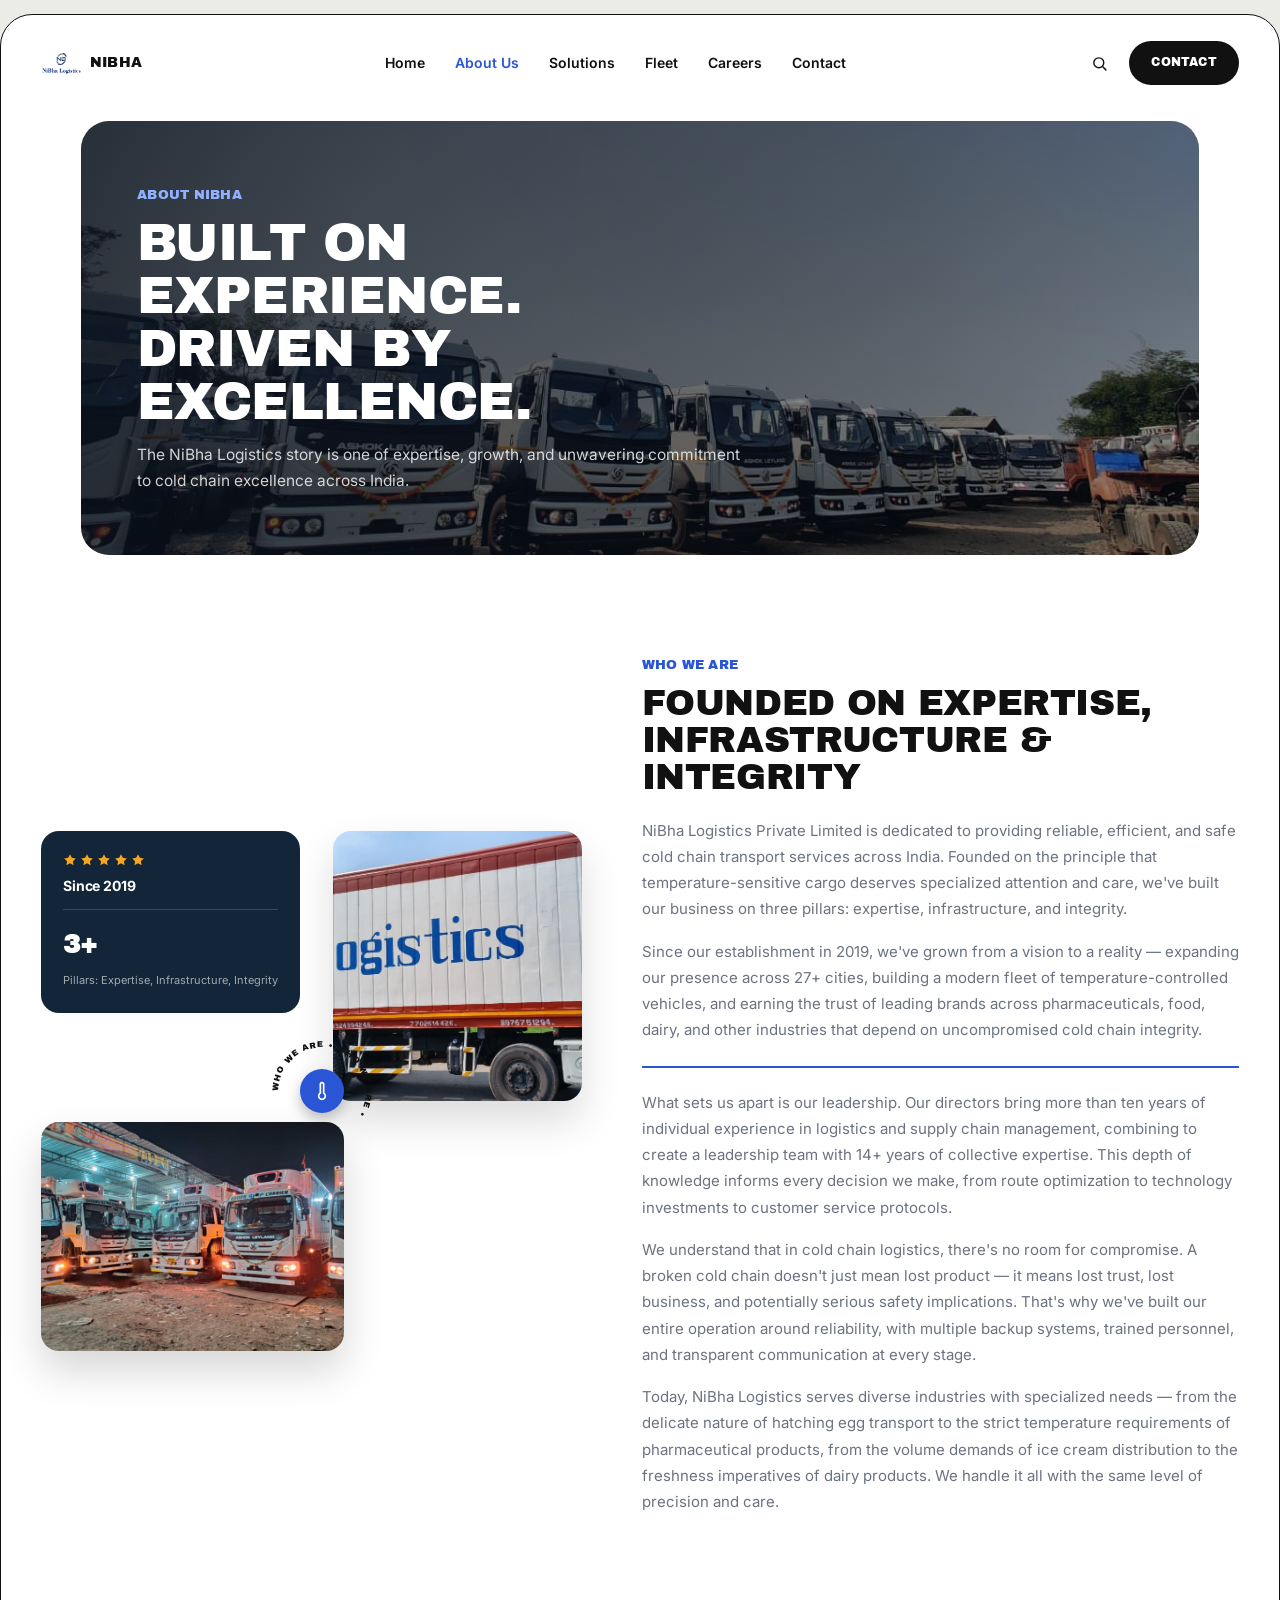
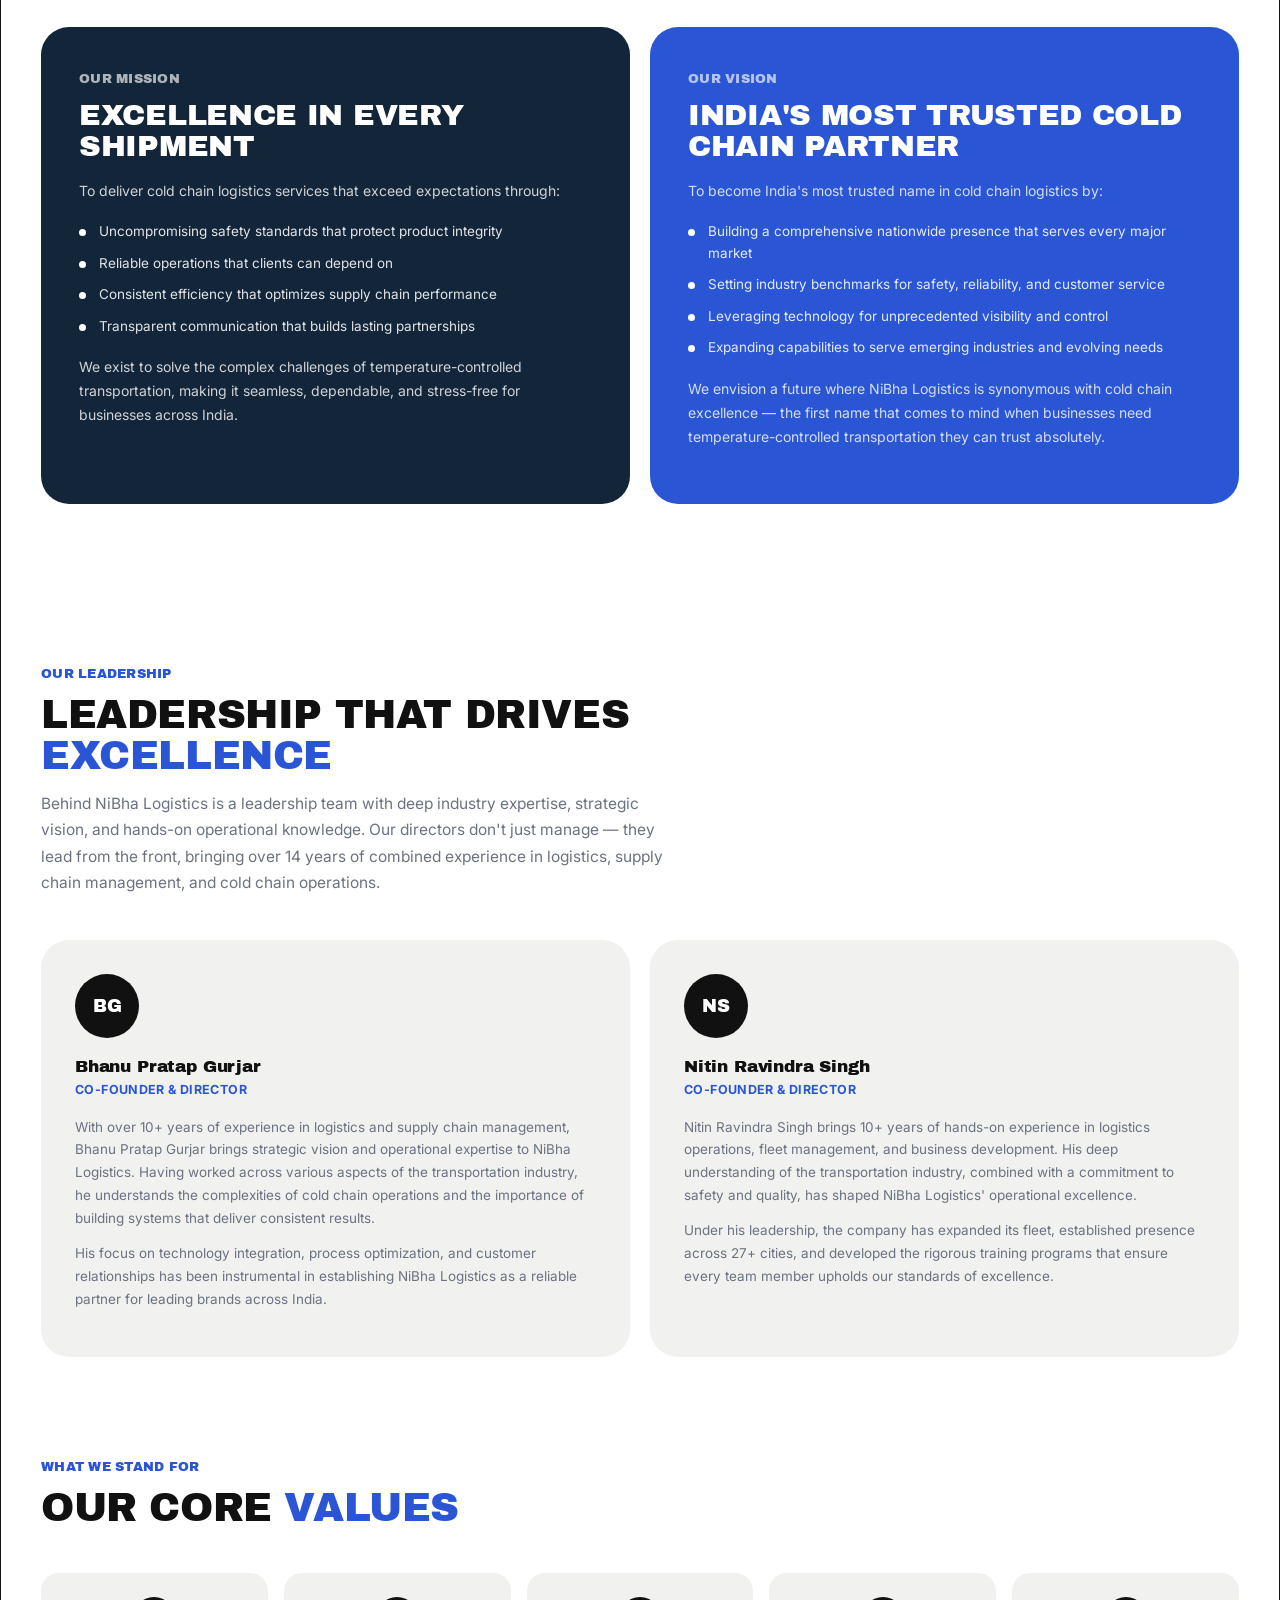
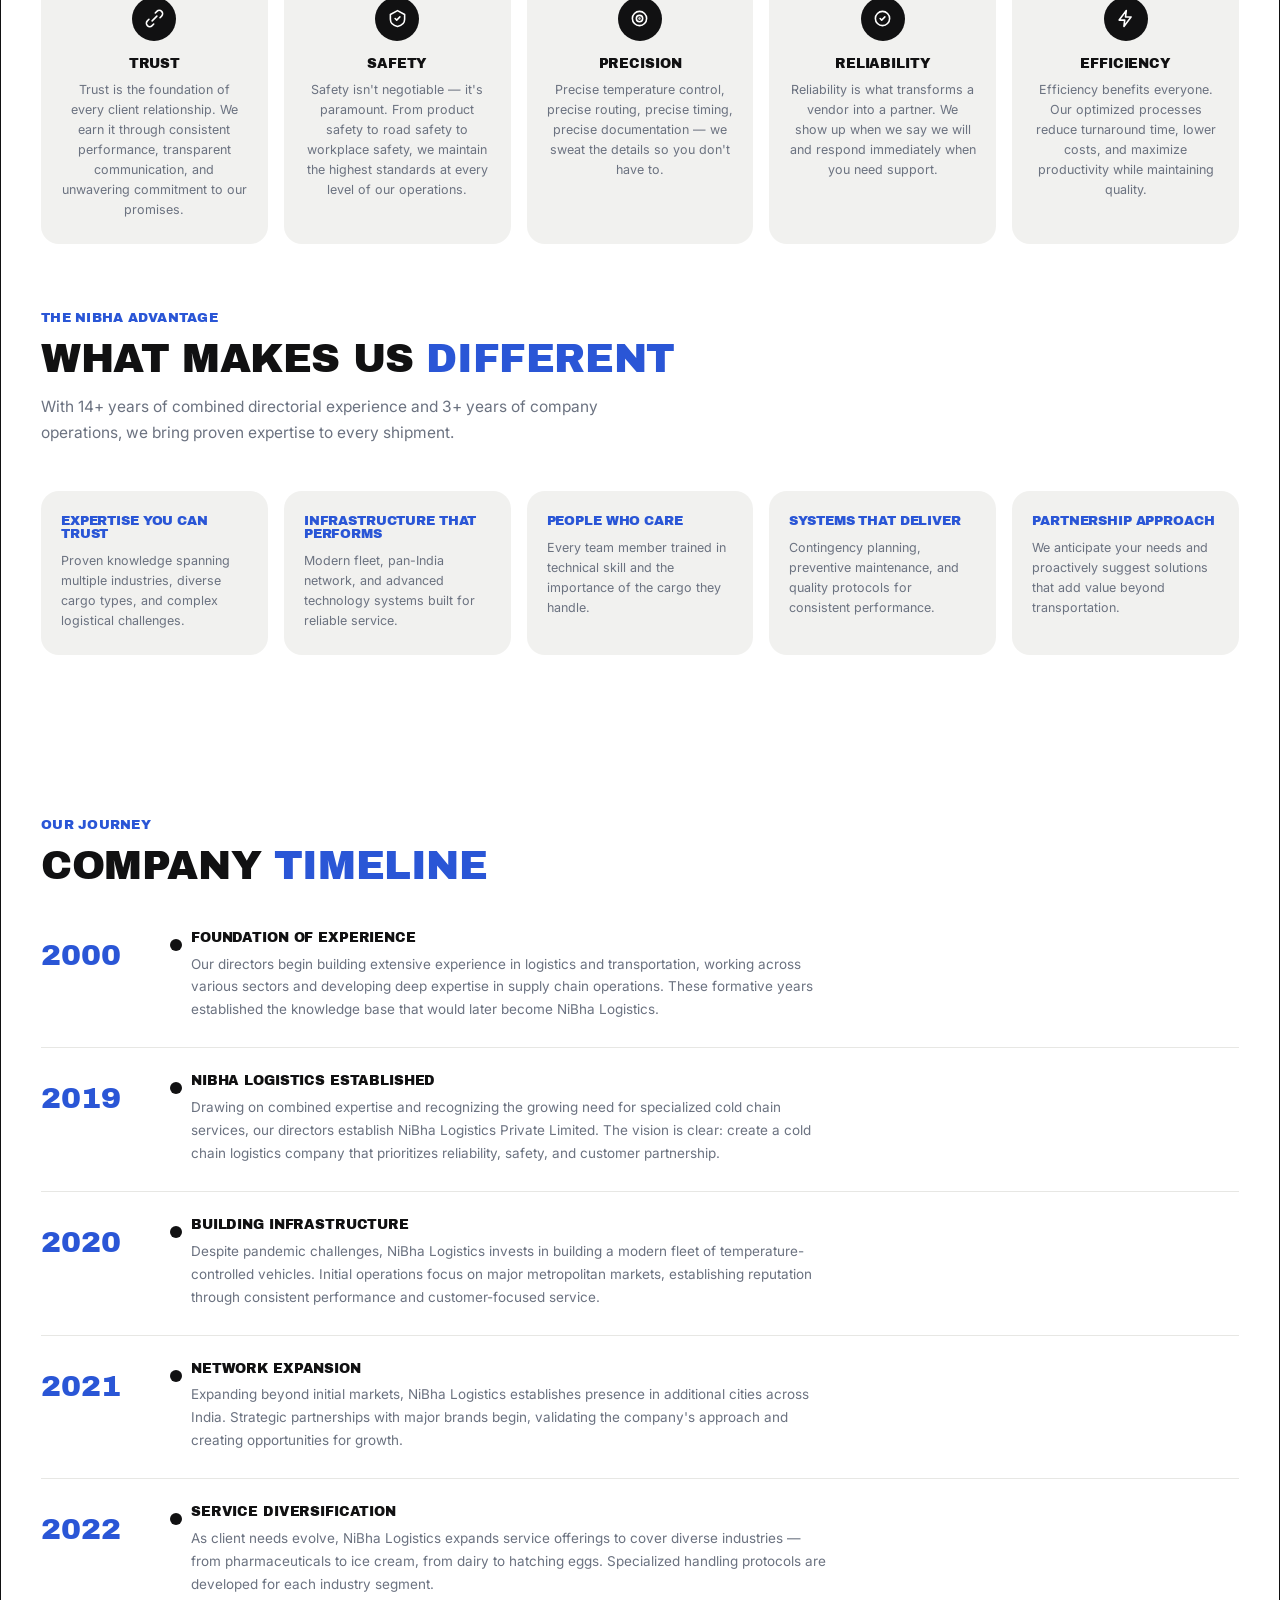
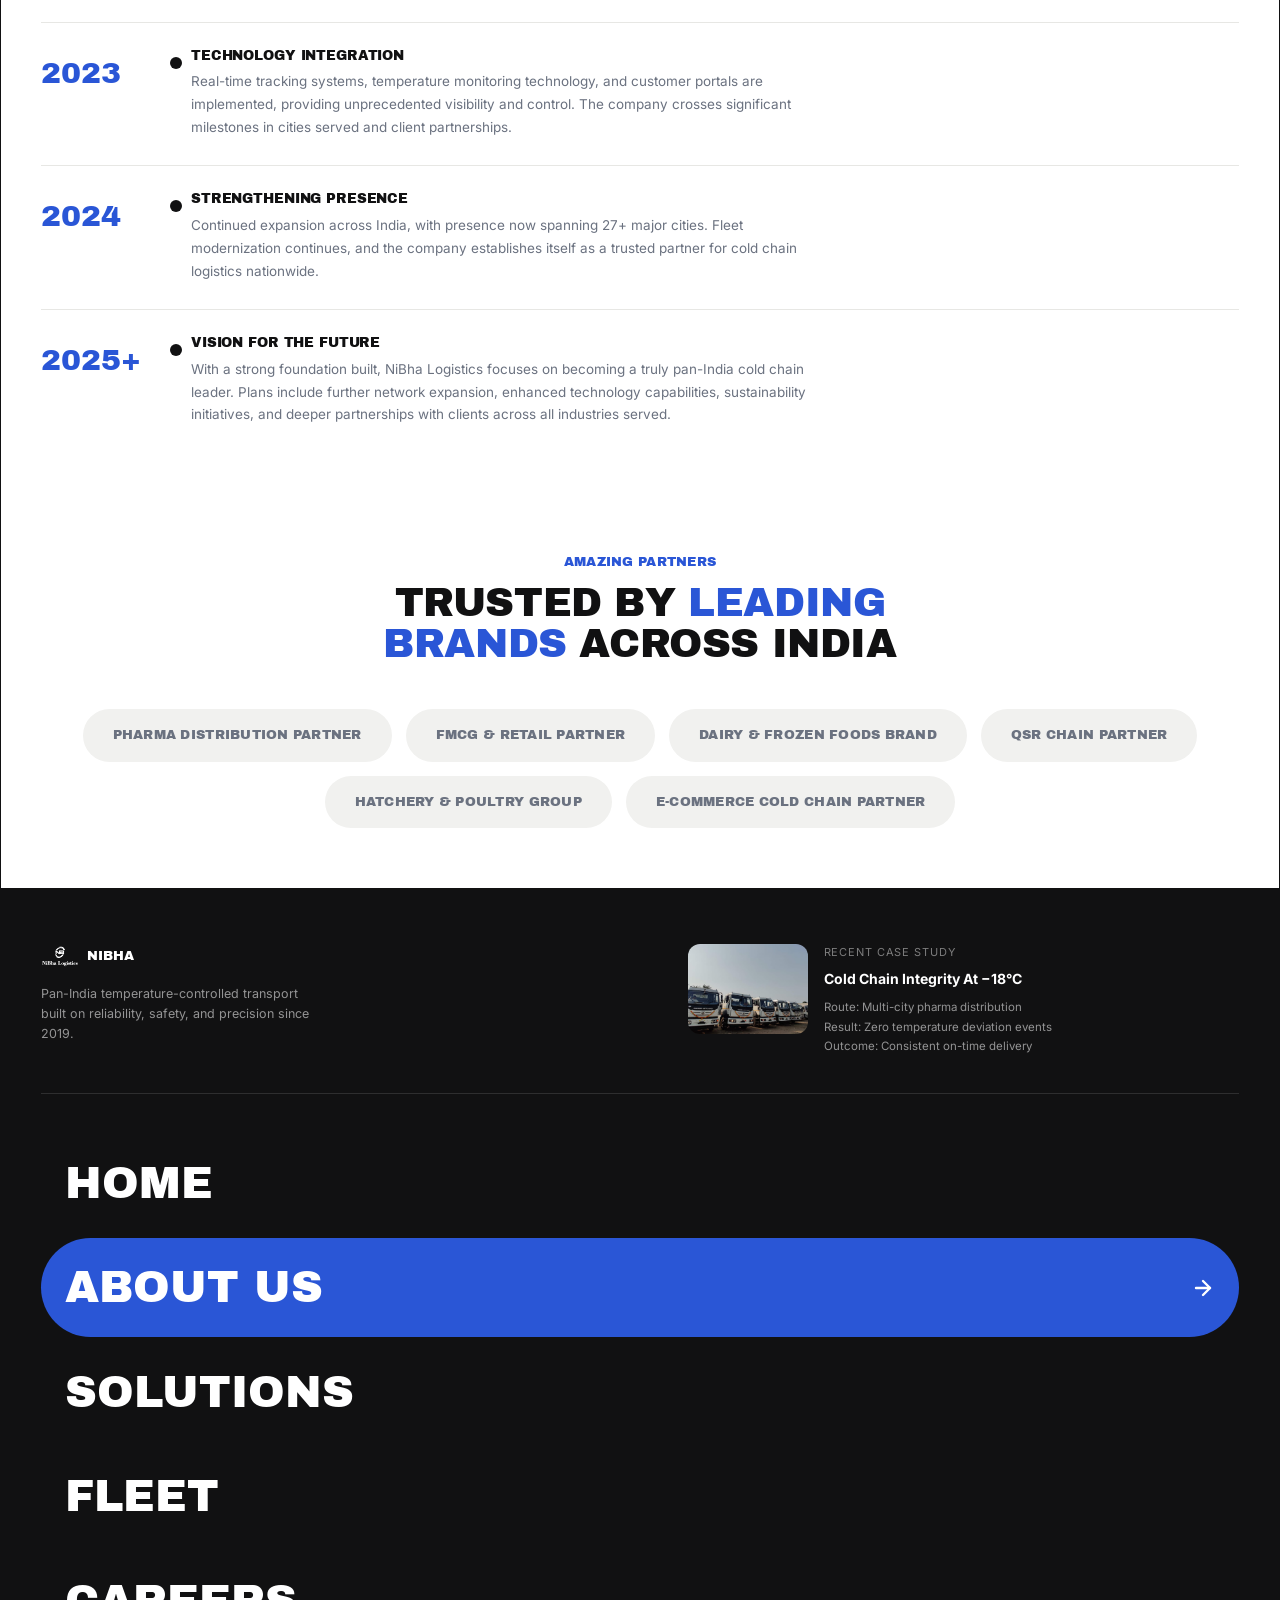
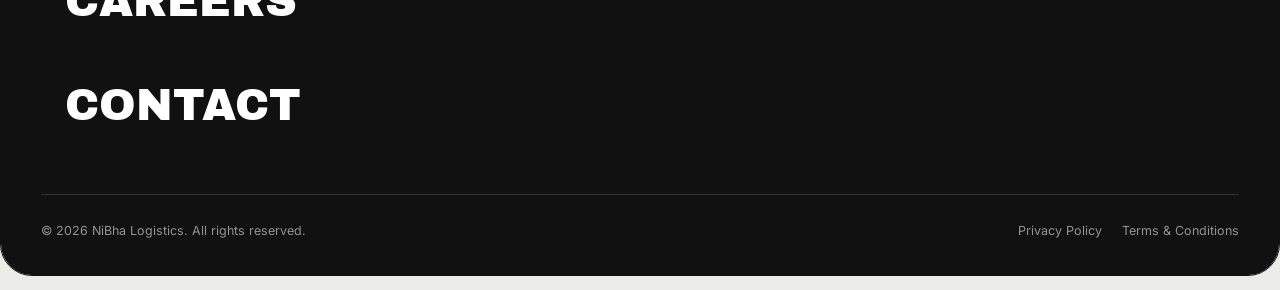
==== about.html @ ad0a42a3 "Build full NiBha Logistics site: 6 pages with real client content Home, About, Solutions, Fleet, Con" ====
<!doctype html>
<html lang="en-IN">
<head>
<meta charset="UTF-8">
<meta name="viewport" content="width=device-width, initial-scale=1">
<title>About Us — NiBha Logistics</title>
<meta name="description" content="Founded in 2019, NiBha Logistics brings 14+ years of combined directorial expertise to pan-India cold chain transport. Meet our leadership, mission, values, and growth story.">
<link rel="icon" href="assets/img/logo.webp">
<link rel="preconnect" href="https://fonts.googleapis.com">
<link rel="preconnect" href="https://fonts.gstatic.com" crossorigin>
<link href="https://fonts.googleapis.com/css2?family=Archivo+Black&family=Inter:wght@400;500;600;700;800&display=swap" rel="stylesheet">
<link rel="stylesheet" href="assets/css/style.css">
</head>
<body>
<div class="page-frame">

<!-- ============================================================ NAV ============================================================ -->
<header class="site-nav">
  <div class="nav-inner">
    <a href="index.html" class="brand" aria-label="NiBha Logistics home">
      <img src="assets/img/logo.webp" alt="NiBha Logistics">
      <span>NiBha</span>
    </a>
    <nav class="primary" aria-label="Primary">
      <ul>
        <li><a href="index.html" class="nav-link">Home</a></li>
        <li><a href="about.html" class="nav-link active">About Us</a></li>
        <li><a href="solutions.html" class="nav-link">Solutions</a></li>
        <li><a href="fleet.html" class="nav-link">Fleet</a></li>
        <li><a href="careers.html" class="nav-link">Careers</a></li>
        <li><a href="contact.html" class="nav-link">Contact</a></li>
      </ul>
    </nav>
    <div class="nav-right">
      <a href="contact.html" class="nav-icon-btn" aria-label="Track your shipment">
        <svg viewBox="0 0 24 24" fill="none" stroke="currentColor" stroke-width="2" stroke-linecap="round" stroke-linejoin="round"><circle cx="11" cy="11" r="7"/><line x1="21" y1="21" x2="16.65" y2="16.65"/></svg>
      </a>
      <a href="contact.html" class="btn btn-black">Contact</a>
      <button class="hamburger" id="hamburger" aria-label="Toggle menu" aria-expanded="false"><span></span></button>
    </div>
  </div>
  <div class="mobile-menu" id="mobileMenu">
    <ul>
      <li><a href="index.html">Home</a></li>
      <li><a href="about.html">About Us</a></li>
      <li><a href="solutions.html">Solutions</a></li>
      <li><a href="fleet.html">Fleet</a></li>
      <li><a href="careers.html">Careers</a></li>
      <li><a href="index.html#testimonials">Reviews</a></li>
      <li><a href="contact.html">Contact</a></li>
    </ul>
    <a href="contact.html" class="btn btn-black">Get In Touch</a>
  </div>
</header>

<!-- ============================================================ PAGE HERO ============================================================ -->
<section class="hero">
  <div class="page-hero">
    <img src="assets/img/truck-2.jpeg" alt="NiBha Logistics fleet at depot" loading="lazy">
    <div class="page-hero-inner">
      <span class="eyebrow">About NiBha</span>
      <h1>Built On Experience. Driven By Excellence.</h1>
      <p>The NiBha Logistics story is one of expertise, growth, and unwavering commitment to cold chain excellence across India.</p>
    </div>
  </div>
</section>

<!-- ============================================================ WHO WE ARE ============================================================ -->
<section class="py" id="who-we-are">
  <div class="about-wrap">
    <div class="about-collage reveal">
      <div class="collage-stat">
        <div class="stars" aria-hidden="true">
          <svg viewBox="0 0 24 24" fill="currentColor"><path d="M12 2l3.09 6.26L22 9.27l-5 4.87 1.18 6.88L12 17.77l-6.18 3.25L7 14.14 2 9.27l6.91-1.01z"/></svg>
          <svg viewBox="0 0 24 24" fill="currentColor"><path d="M12 2l3.09 6.26L22 9.27l-5 4.87 1.18 6.88L12 17.77l-6.18 3.25L7 14.14 2 9.27l6.91-1.01z"/></svg>
          <svg viewBox="0 0 24 24" fill="currentColor"><path d="M12 2l3.09 6.26L22 9.27l-5 4.87 1.18 6.88L12 17.77l-6.18 3.25L7 14.14 2 9.27l6.91-1.01z"/></svg>
          <svg viewBox="0 0 24 24" fill="currentColor"><path d="M12 2l3.09 6.26L22 9.27l-5 4.87 1.18 6.88L12 17.77l-6.18 3.25L7 14.14 2 9.27l6.91-1.01z"/></svg>
          <svg viewBox="0 0 24 24" fill="currentColor"><path d="M12 2l3.09 6.26L22 9.27l-5 4.87 1.18 6.88L12 17.77l-6.18 3.25L7 14.14 2 9.27l6.91-1.01z"/></svg>
        </div>
        <h4>Since 2019</h4>
        <div class="num-row">
          <div><strong>3+</strong><span>Pillars: Expertise, Infrastructure, Integrity</span></div>
        </div>
      </div>
      <div class="collage-a"><img src="assets/img/hero-3.webp" alt="NiBha Logistics vehicle in transit" loading="lazy"></div>
      <div class="collage-b"><img src="assets/img/truck-1.jpeg" alt="NiBha Logistics refrigerated fleet" loading="lazy"></div>
      <div class="collage-badge" aria-hidden="true">
        <div class="ring-wrap">
          <svg class="ring" viewBox="0 0 100 100">
            <path id="circlePath2" fill="none" d="M50,50 m-42,0 a42,42 0 1,1 84,0 a42,42 0 1,1 -84,0"/>
            <text font-family="Archivo Black" font-size="8" fill="var(--ink)" letter-spacing="1"><textPath href="#circlePath2">WHO WE ARE &#8226; WHO WE ARE &#8226;</textPath></text>
          </svg>
          <span class="center-ico"><svg viewBox="0 0 24 24" fill="none" stroke="currentColor" stroke-width="2" stroke-linecap="round" stroke-linejoin="round"><path d="M14 4v10.5a4 4 0 1 1-4 0V4a2 2 0 0 1 4 0Z"/></svg></span>
        </div>
      </div>
    </div>
    <div class="about-copy reveal">
      <span class="eyebrow">Who We Are</span>
      <h2>Founded On Expertise, Infrastructure &amp; Integrity</h2>
      <p>NiBha Logistics Private Limited is dedicated to providing reliable, efficient, and safe cold chain transport services across India. Founded on the principle that temperature-sensitive cargo deserves specialized attention and care, we've built our business on three pillars: expertise, infrastructure, and integrity.</p>
      <p>Since our establishment in 2019, we've grown from a vision to a reality — expanding our presence across 27+ cities, building a modern fleet of temperature-controlled vehicles, and earning the trust of leading brands across pharmaceuticals, food, dairy, and other industries that depend on uncompromised cold chain integrity.</p>
      <div class="divider-line"></div>
      <p>What sets us apart is our leadership. Our directors bring more than ten years of individual experience in logistics and supply chain management, combining to create a leadership team with 14+ years of collective expertise. This depth of knowledge informs every decision we make, from route optimization to technology investments to customer service protocols.</p>
      <p>We understand that in cold chain logistics, there's no room for compromise. A broken cold chain doesn't just mean lost product — it means lost trust, lost business, and potentially serious safety implications. That's why we've built our entire operation around reliability, with multiple backup systems, trained personnel, and transparent communication at every stage.</p>
      <p>Today, NiBha Logistics serves diverse industries with specialized needs — from the delicate nature of hatching egg transport to the strict temperature requirements of pharmaceutical products, from the volume demands of ice cream distribution to the freshness imperatives of dairy products. We handle it all with the same level of precision and care.</p>
    </div>
  </div>
</section>

<!-- ============================================================ MISSION / VISION ============================================================ -->
<section class="py-sm" style="padding-top:0">
  <div class="mv-grid reveal">
    <div class="mv-card mission">
      <span class="eyebrow">Our Mission</span>
      <h2>Excellence In Every Shipment</h2>
      <p>To deliver cold chain logistics services that exceed expectations through:</p>
      <ul>
        <li>Uncompromising safety standards that protect product integrity</li>
        <li>Reliable operations that clients can depend on</li>
        <li>Consistent efficiency that optimizes supply chain performance</li>
        <li>Transparent communication that builds lasting partnerships</li>
      </ul>
      <p>We exist to solve the complex challenges of temperature-controlled transportation, making it seamless, dependable, and stress-free for businesses across India.</p>
    </div>
    <div class="mv-card vision">
      <span class="eyebrow">Our Vision</span>
      <h2>India's Most Trusted Cold Chain Partner</h2>
      <p>To become India's most trusted name in cold chain logistics by:</p>
      <ul>
        <li>Building a comprehensive nationwide presence that serves every major market</li>
        <li>Setting industry benchmarks for safety, reliability, and customer service</li>
        <li>Leveraging technology for unprecedented visibility and control</li>
        <li>Expanding capabilities to serve emerging industries and evolving needs</li>
      </ul>
      <p>We envision a future where NiBha Logistics is synonymous with cold chain excellence — the first name that comes to mind when businesses need temperature-controlled transportation they can trust absolutely.</p>
    </div>
  </div>
</section>

<!-- ============================================================ LEADERSHIP ============================================================ -->
<section class="py" id="leadership">
  <div class="section-head reveal">
    <span class="eyebrow">Our Leadership</span>
    <h2>Leadership That Drives <span class="hl">Excellence</span></h2>
    <p>Behind NiBha Logistics is a leadership team with deep industry expertise, strategic vision, and hands-on operational knowledge. Our directors don't just manage — they lead from the front, bringing over 14 years of combined experience in logistics, supply chain management, and cold chain operations.</p>
  </div>
  <div class="leadership-grid reveal">
    <div class="leader-card">
      <span class="leader-avatar">BG</span>
      <h3>Bhanu Pratap Gurjar</h3>
      <span class="role">Co-Founder &amp; Director</span>
      <p>With over 10+ years of experience in logistics and supply chain management, Bhanu Pratap Gurjar brings strategic vision and operational expertise to NiBha Logistics. Having worked across various aspects of the transportation industry, he understands the complexities of cold chain operations and the importance of building systems that deliver consistent results.</p>
      <p>His focus on technology integration, process optimization, and customer relationships has been instrumental in establishing NiBha Logistics as a reliable partner for leading brands across India.</p>
    </div>
    <div class="leader-card">
      <span class="leader-avatar">NS</span>
      <h3>Nitin Ravindra Singh</h3>
      <span class="role">Co-Founder &amp; Director</span>
      <p>Nitin Ravindra Singh brings 10+ years of hands-on experience in logistics operations, fleet management, and business development. His deep understanding of the transportation industry, combined with a commitment to safety and quality, has shaped NiBha Logistics' operational excellence.</p>
      <p>Under his leadership, the company has expanded its fleet, established presence across 27+ cities, and developed the rigorous training programs that ensure every team member upholds our standards of excellence.</p>
    </div>
  </div>
</section>

<!-- ============================================================ CORE VALUES ============================================================ -->
<section class="py-sm" style="padding-top:0">
  <div class="section-head reveal">
    <span class="eyebrow">What We Stand For</span>
    <h2>Our Core <span class="hl">Values</span></h2>
  </div>
  <div class="values-grid reveal">
    <div class="value-card">
      <span class="s-icon"><svg viewBox="0 0 24 24" fill="none" stroke="currentColor" stroke-width="2" stroke-linecap="round" stroke-linejoin="round"><path d="M9 15 15 9"/><path d="M13 5l2-2a4 4 0 1 1 6 6l-2 2"/><path d="M11 19l-2 2a4 4 0 1 1-6-6l2-2"/></svg></span>
      <h4>Trust</h4>
      <p>Trust is the foundation of every client relationship. We earn it through consistent performance, transparent communication, and unwavering commitment to our promises.</p>
    </div>
    <div class="value-card">
      <span class="s-icon"><svg viewBox="0 0 24 24" fill="none" stroke="currentColor" stroke-width="2" stroke-linecap="round" stroke-linejoin="round"><path d="M12 2 3 7v6c0 5 4 8 9 9 5-1 9-4 9-9V7l-9-5Z"/><path d="m9 12 2 2 4-4"/></svg></span>
      <h4>Safety</h4>
      <p>Safety isn't negotiable — it's paramount. From product safety to road safety to workplace safety, we maintain the highest standards at every level of our operations.</p>
    </div>
    <div class="value-card">
      <span class="s-icon"><svg viewBox="0 0 24 24" fill="none" stroke="currentColor" stroke-width="2" stroke-linecap="round" stroke-linejoin="round"><circle cx="12" cy="12" r="9"/><circle cx="12" cy="12" r="4"/><circle cx="12" cy="12" r=".5" fill="currentColor"/></svg></span>
      <h4>Precision</h4>
      <p>Precise temperature control, precise routing, precise timing, precise documentation — we sweat the details so you don't have to.</p>
    </div>
    <div class="value-card">
      <span class="s-icon"><svg viewBox="0 0 24 24" fill="none" stroke="currentColor" stroke-width="2" stroke-linecap="round" stroke-linejoin="round"><circle cx="12" cy="12" r="9"/><path d="m9 12 2 2 4-4"/></svg></span>
      <h4>Reliability</h4>
      <p>Reliability is what transforms a vendor into a partner. We show up when we say we will and respond immediately when you need support.</p>
    </div>
    <div class="value-card">
      <span class="s-icon"><svg viewBox="0 0 24 24" fill="none" stroke="currentColor" stroke-width="2" stroke-linecap="round" stroke-linejoin="round"><path d="M13 2 4 14h7l-1 8 9-12h-7z"/></svg></span>
      <h4>Efficiency</h4>
      <p>Efficiency benefits everyone. Our optimized processes reduce turnaround time, lower costs, and maximize productivity while maintaining quality.</p>
    </div>
  </div>
</section>

<!-- ============================================================ THE NIBHA ADVANTAGE ============================================================ -->
<section class="py-sm" style="padding-top:0">
  <div class="section-head reveal">
    <span class="eyebrow">The NiBha Advantage</span>
    <h2>What Makes Us <span class="hl">Different</span></h2>
    <p>With 14+ years of combined directorial experience and 3+ years of company operations, we bring proven expertise to every shipment.</p>
  </div>
  <div class="advantage-grid reveal">
    <div class="advantage-card">
      <h4>Expertise You Can Trust</h4>
      <p>Proven knowledge spanning multiple industries, diverse cargo types, and complex logistical challenges.</p>
    </div>
    <div class="advantage-card">
      <h4>Infrastructure That Performs</h4>
      <p>Modern fleet, pan-India network, and advanced technology systems built for reliable service.</p>
    </div>
    <div class="advantage-card">
      <h4>People Who Care</h4>
      <p>Every team member trained in technical skill and the importance of the cargo they handle.</p>
    </div>
    <div class="advantage-card">
      <h4>Systems That Deliver</h4>
      <p>Contingency planning, preventive maintenance, and quality protocols for consistent performance.</p>
    </div>
    <div class="advantage-card">
      <h4>Partnership Approach</h4>
      <p>We anticipate your needs and proactively suggest solutions that add value beyond transportation.</p>
    </div>
  </div>
</section>

<!-- ============================================================ COMPANY TIMELINE ============================================================ -->
<section class="py" id="timeline">
  <div class="section-head reveal">
    <span class="eyebrow">Our Journey</span>
    <h2>Company <span class="hl">Timeline</span></h2>
  </div>
  <div class="year-timeline reveal">
    <div class="year-row">
      <span class="yr">2000</span>
      <div class="yr-dot-col"><span class="yr-dot"></span></div>
      <div>
        <h4>Foundation Of Experience</h4>
        <p>Our directors begin building extensive experience in logistics and transportation, working across various sectors and developing deep expertise in supply chain operations. These formative years established the knowledge base that would later become NiBha Logistics.</p>
      </div>
    </div>
    <div class="year-row">
      <span class="yr">2019</span>
      <div class="yr-dot-col"><span class="yr-dot"></span></div>
      <div>
        <h4>NiBha Logistics Established</h4>
        <p>Drawing on combined expertise and recognizing the growing need for specialized cold chain services, our directors establish NiBha Logistics Private Limited. The vision is clear: create a cold chain logistics company that prioritizes reliability, safety, and customer partnership.</p>
      </div>
    </div>
    <div class="year-row">
      <span class="yr">2020</span>
      <div class="yr-dot-col"><span class="yr-dot"></span></div>
      <div>
        <h4>Building Infrastructure</h4>
        <p>Despite pandemic challenges, NiBha Logistics invests in building a modern fleet of temperature-controlled vehicles. Initial operations focus on major metropolitan markets, establishing reputation through consistent performance and customer-focused service.</p>
      </div>
    </div>
    <div class="year-row">
      <span class="yr">2021</span>
      <div class="yr-dot-col"><span class="yr-dot"></span></div>
      <div>
        <h4>Network Expansion</h4>
        <p>Expanding beyond initial markets, NiBha Logistics establishes presence in additional cities across India. Strategic partnerships with major brands begin, validating the company's approach and creating opportunities for growth.</p>
      </div>
    </div>
    <div class="year-row">
      <span class="yr">2022</span>
      <div class="yr-dot-col"><span class="yr-dot"></span></div>
      <div>
        <h4>Service Diversification</h4>
        <p>As client needs evolve, NiBha Logistics expands service offerings to cover diverse industries — from pharmaceuticals to ice cream, from dairy to hatching eggs. Specialized handling protocols are developed for each industry segment.</p>
      </div>
    </div>
    <div class="year-row">
      <span class="yr">2023</span>
      <div class="yr-dot-col"><span class="yr-dot"></span></div>
      <div>
        <h4>Technology Integration</h4>
        <p>Real-time tracking systems, temperature monitoring technology, and customer portals are implemented, providing unprecedented visibility and control. The company crosses significant milestones in cities served and client partnerships.</p>
      </div>
    </div>
    <div class="year-row">
      <span class="yr">2024</span>
      <div class="yr-dot-col"><span class="yr-dot"></span></div>
      <div>
        <h4>Strengthening Presence</h4>
        <p>Continued expansion across India, with presence now spanning 27+ major cities. Fleet modernization continues, and the company establishes itself as a trusted partner for cold chain logistics nationwide.</p>
      </div>
    </div>
    <div class="year-row">
      <span class="yr">2025+</span>
      <div class="yr-dot-col"><span class="yr-dot"></span></div>
      <div>
        <h4>Vision For The Future</h4>
        <p>With a strong foundation built, NiBha Logistics focuses on becoming a truly pan-India cold chain leader. Plans include further network expansion, enhanced technology capabilities, sustainability initiatives, and deeper partnerships with clients across all industries served.</p>
      </div>
    </div>
  </div>
</section>

<!-- ============================================================ PARTNERS ============================================================ -->
<section class="py-sm" style="padding-top:0">
  <div class="section-head center reveal">
    <span class="eyebrow" style="justify-content:center">Amazing Partners</span>
    <h2>Trusted By <span class="hl">Leading Brands</span> Across India</h2>
  </div>
  <div class="partners-strip reveal">
    <span class="partner-chip">Pharma Distribution Partner</span>
    <span class="partner-chip">FMCG &amp; Retail Partner</span>
    <span class="partner-chip">Dairy &amp; Frozen Foods Brand</span>
    <span class="partner-chip">QSR Chain Partner</span>
    <span class="partner-chip">Hatchery &amp; Poultry Group</span>
    <span class="partner-chip">E-commerce Cold Chain Partner</span>
  </div>
</section>

<!-- ============================================================ FOOTER ============================================================ -->
<footer class="site-footer">
  <div class="footer-top">
    <div>
      <div class="footer-brand">
        <img src="assets/img/logo.webp" alt="NiBha Logistics">
        <span>NiBha</span>
      </div>
      <p class="footer-tag">Pan-India temperature-controlled transport built on reliability, safety, and precision since 2019.</p>
    </div>
    <div class="recent-project">
      <img src="assets/img/truck-2.jpeg" alt="Pharma cold chain rollout" loading="lazy">
      <div>
        <div class="rp-label">Recent Case Study</div>
        <strong>Cold Chain Integrity At &minus;18&deg;C</strong>
        <ul>
          <li>Route: Multi-city pharma distribution</li>
          <li>Result: Zero temperature deviation events</li>
          <li>Outcome: Consistent on-time delivery</li>
        </ul>
      </div>
    </div>
  </div>
  <nav class="footer-nav-list" aria-label="Footer">
    <a href="index.html" class="footer-nav-item"><span>Home</span><svg viewBox="0 0 24 24" fill="none" stroke="currentColor" stroke-width="2.4" stroke-linecap="round" stroke-linejoin="round"><line x1="5" y1="12" x2="19" y2="12"/><polyline points="12 5 19 12 12 19"/></svg></a>
    <a href="about.html" class="footer-nav-item active"><span>About Us</span><svg viewBox="0 0 24 24" fill="none" stroke="currentColor" stroke-width="2.4" stroke-linecap="round" stroke-linejoin="round"><line x1="5" y1="12" x2="19" y2="12"/><polyline points="12 5 19 12 12 19"/></svg></a>
    <a href="solutions.html" class="footer-nav-item"><span>Solutions</span><svg viewBox="0 0 24 24" fill="none" stroke="currentColor" stroke-width="2.4" stroke-linecap="round" stroke-linejoin="round"><line x1="5" y1="12" x2="19" y2="12"/><polyline points="12 5 19 12 12 19"/></svg></a>
    <a href="fleet.html" class="footer-nav-item"><span>Fleet</span><svg viewBox="0 0 24 24" fill="none" stroke="currentColor" stroke-width="2.4" stroke-linecap="round" stroke-linejoin="round"><line x1="5" y1="12" x2="19" y2="12"/><polyline points="12 5 19 12 12 19"/></svg></a>
    <a href="careers.html" class="footer-nav-item"><span>Careers</span><svg viewBox="0 0 24 24" fill="none" stroke="currentColor" stroke-width="2.4" stroke-linecap="round" stroke-linejoin="round"><line x1="5" y1="12" x2="19" y2="12"/><polyline points="12 5 19 12 12 19"/></svg></a>
    <a href="contact.html" class="footer-nav-item"><span>Contact</span><svg viewBox="0 0 24 24" fill="none" stroke="currentColor" stroke-width="2.4" stroke-linecap="round" stroke-linejoin="round"><line x1="5" y1="12" x2="19" y2="12"/><polyline points="12 5 19 12 12 19"/></svg></a>
  </nav>
  <div class="footer-bottom">
    <span>&copy; 2026 NiBha Logistics. All rights reserved.</span>
    <div>
      <a href="#">Privacy Policy</a>
      <a href="#">Terms &amp; Conditions</a>
    </div>
  </div>
</footer>

</div><!-- /page-frame -->

<script src="assets/js/main.js"></script>
</body>
</html>
---- assets/css/style.css ----
:root{
  --ink:#111112;
  --paper:#FFFFFF;
  --panel-light:#F1F1EF;
  --panel-dark:#132539;
  --accent:#2A56D6;
  --accent-dark:#1B3FA8;
  --accent-tint:#EAF0FE;
  --muted:#6B7280;
  --line:#E7E7E4;
  --radius-lg:28px;
  --radius-md:18px;
}
*,*::before,*::after{box-sizing:border-box;margin:0;padding:0}
html{-webkit-text-size-adjust:100%;scroll-behavior:smooth}
body{
  font-family:'Inter',sans-serif;color:var(--ink);background:#EBEBE8;
  line-height:1.6;font-size:16px;
}
img{max-width:100%;display:block}
a{color:inherit;text-decoration:none}
ul{list-style:none}
button{font:inherit;cursor:pointer;background:none;border:none;color:inherit}
h1,h2,h3,h4{font-family:'Archivo Black',sans-serif;font-weight:400;line-height:1.02;letter-spacing:-0.01em;text-transform:uppercase}
@media (prefers-reduced-motion: reduce){
  html{scroll-behavior:auto}
  *,*::before,*::as{animation-duration:.001ms!important;animation-iteration-count:1!important;transition-duration:.001ms!important}
}
:focus-visible{outline:2px solid var(--accent);outline-offset:3px}

.page-frame{max-width:1440px;margin:14px auto;background:var(--paper);border:1.5px solid var(--ink);border-radius:32px;overflow:hidden}

.eyebrow{
  display:inline-flex;align-items:center;gap:8px;font-family:'Archivo Black',sans-serif;
  font-size:13px;text-transform:uppercase;letter-spacing:.02em;color:var(--accent);margin-bottom:10px;
}
.eyebrow svg{width:15px;height:15px}

.btn{
  display:inline-flex;align-items:center;justify-content:center;gap:10px;
  padding:16px 30px;border-radius:9999px;font-family:'Archivo Black',sans-serif;
  font-size:14px;text-transform:uppercase;letter-spacing:.02em;white-space:nowrap;cursor:pointer;
  transition:transform .2s ease, background-color .2s ease, color .2s ease, box-shadow .2s ease;
  min-height:44px;
}
.btn-black{background:var(--ink);color:#fff}
.btn-black:hover{background:#000;transform:translateY(-2px)}
.btn-accent{background:var(--accent);color:#fff}
.btn-accent:hover{background:var(--accent-dark);transform:translateY(-2px)}
.btn-ghost{background:transparent;color:#fff;border:1.5px solid rgba(255,255,255,.5)}
.btn-ghost:hover{background:rgba(255,255,255,.12);transform:translateY(-2px)}
.text-link{display:inline-flex;align-items:center;gap:8px;font-family:'Archivo Black',sans-serif;font-size:14px;text-transform:uppercase}
.text-link svg{width:15px;height:15px;transition:transform .2s ease}
.text-link:hover svg{transform:translateX(3px)}
.icon-round{
  width:52px;height:52px;border-radius:50%;display:inline-flex;align-items:center;justify-content:center;
  background:var(--ink);color:#fff;flex-shrink:0;transition:transform .2s ease,background-color .2s ease;
}
.icon-round:hover{background:var(--accent);transform:rotate(45deg)}
.icon-round svg{width:20px;height:20px}
.cta-pair{display:flex;align-items:center;gap:14px}

/* ================= NAV (flat, no pill border) ================= */
header.site-nav{padding:26px 40px 0}
.nav-inner{display:flex;align-items:center;justify-content:space-between;gap:20px}
.brand{display:flex;align-items:center;gap:8px}
.brand img{height:26px;width:auto}
.brand span{font-family:'Archivo Black',sans-serif;font-size:14px;text-transform:uppercase;letter-spacing:.02em}
nav.primary ul{display:flex;align-items:center;gap:30px}
.nav-link{font-size:14px;font-weight:600;color:var(--ink)}
.nav-link:hover,.nav-link.active{color:var(--accent)}
.nav-right{display:flex;align-items:center;gap:20px}
.nav-icon-btn{width:20px;height:20px;display:flex;align-items:center;justify-content:center}
.nav-icon-btn svg{width:17px;height:17px}
.nav-right .btn{padding:12px 22px;font-size:12px}
.hamburger{display:none;width:38px;height:38px;border-radius:50%;align-items:center;justify-content:center;flex-shrink:0}
.hamburger:hover{background:var(--panel-light)}
.hamburger span{display:block;width:18px;height:2px;background:var(--ink);position:relative;border-radius:2px}
.hamburger span::before,.hamburger span::after{content:'';position:absolute;left:0;width:18px;height:2px;background:var(--ink);border-radius:2px;transition:transform .25s ease}
.hamburger span::before{top:-6px}
.hamburger span::after{top:6px}
.hamburger.active span{background:transparent}
.hamburger.active span::before{transform:translateY(6px) rotate(45deg)}
.hamburger.active span::after{transform:translateY(-6px) rotate(-45deg)}
@media (max-width:900px){
  nav.primary,.nav-right .nav-icon-btn,.nav-right .btn-black{display:none}
  .hamburger{display:flex}
  header.site-nav{padding:18px 20px 0}
}
.mobile-menu{max-height:0;overflow:hidden;transition:max-height .35s ease;padding:0 4px}
.mobile-menu.open{max-height:480px;padding:16px 4px 6px}
.mobile-menu ul{display:flex;flex-direction:column;gap:4px}
.mobile-menu a{display:block;padding:14px 12px;border-radius:14px;font-weight:600;font-size:15px}
.mobile-menu a:hover{background:var(--panel-light)}
.mobile-menu .btn{width:100%;margin-top:10px}

/* ================= HERO ================= */
.hero{padding:36px 40px 0}
.hero-tagbadge{display:inline-flex;align-items:center;gap:8px;margin-bottom:16px}
.hero-tagbadge svg{width:20px;height:20px;color:var(--accent)}
.hero-tagbadge span{font-family:'Archivo Black',sans-serif;font-size:16px;color:var(--accent);text-transform:uppercase}
.hero-head-row{display:flex;align-items:flex-end;justify-content:space-between;gap:20px;margin-bottom:8px}
.hero-head-row h1{font-size:clamp(30px,4.4vw,54px);max-width:820px}
.avatar-stack{display:flex;align-items:center;flex-shrink:0;margin-bottom:10px}
.avatar-stack .av{width:40px;height:40px;border-radius:50%;border:2.5px solid #fff;margin-left:-12px;background:var(--panel-dark);display:flex;align-items:center;justify-content:center;color:#fff;font-size:11px;font-weight:700;box-shadow:0 2px 6px rgba(0,0,0,.15)}
.avatar-stack .av:first-child{margin-left:0}
.avatar-stack .arrow-circ{margin-left:6px}

.hero-grid{display:grid;grid-template-columns:1.35fr 1fr;gap:24px;align-items:stretch;margin-top:22px}
.hero-left{display:flex;flex-direction:column}
.hero-media{position:relative;border-radius:var(--radius-lg);overflow:hidden;min-height:220px;background:#0c1622}
.hero-media img{width:100%;height:100%;object-fit:cover;position:absolute;inset:0}
.hero-media-overlay{position:absolute;inset:0;background:linear-gradient(90deg,rgba(9,17,29,.72) 0%,rgba(9,17,29,.15) 55%,transparent 80%)}
.hero-media-label{position:relative;z-index:1;padding:24px 28px;color:#fff;font-family:'Archivo Black',sans-serif;font-size:clamp(15px,1.8vw,20px);text-transform:uppercase;line-height:1.15;max-width:60%}
.hero-below{display:flex;align-items:center;justify-content:space-between;gap:24px;margin-top:22px;flex-wrap:wrap}
.hero-below p{color:var(--muted);font-size:14.5px;max-width:340px;line-height:1.6}

.hero-right{position:relative;border-radius:var(--radius-lg);overflow:hidden;min-height:420px}
.hero-right img{width:100%;height:100%;object-fit:cover;position:absolute;inset:0}
.hero-right::after{content:'';position:absolute;inset:0;background:linear-gradient(180deg,rgba(11,20,33,.1),rgba(9,15,25,.7))}
.trust-card{position:absolute;left:20px;right:20px;bottom:20px;z-index:2;background:rgba(255,255,255,.97);border-radius:var(--radius-md);padding:22px 24px}
.trust-card strong{display:block;font-family:'Archivo Black',sans-serif;font-size:19px;text-transform:uppercase;margin-bottom:8px}
.trust-card p{font-size:13px;color:var(--muted);line-height:1.5}

.stamp{
  width:110px;height:110px;border-radius:50%;background:var(--accent);color:#fff;display:flex;
  align-items:center;justify-content:center;position:relative;flex-shrink:0;box-shadow:0 10px 22px rgba(0,0,0,.2);
}
.stamp svg.ring{position:absolute;inset:0;width:100%;height:100%}
.stamp .center-ico{position:relative;width:38px;height:38px;border-radius:50%;background:#fff;display:flex;align-items:center;justify-content:center}
.stamp .center-ico svg{width:18px;height:18px;color:var(--accent)}

@media (max-width:980px){
  .hero-grid{grid-template-columns:1fr}
  .hero-right{min-height:280px}
  .hero-head-row{flex-direction:column;align-items:flex-start}
}
@media (max-width:640px){
  .hero{padding:20px 18px 0}
  .hero-media-label{max-width:85%;padding:18px}
  .hero-below{flex-direction:column;align-items:flex-start}
}

/* ================= HERO SLIDER (video + banners) ================= */
.hero-slider{position:relative;border-radius:var(--radius-lg);overflow:hidden;min-height:560px;background:#0a1420;margin-top:22px}
.hero-slide{position:absolute;inset:0;opacity:0;visibility:hidden;transition:opacity .9s ease;display:flex;align-items:flex-end}
.hero-slide.is-active{opacity:1;visibility:visible;z-index:1}
.hero-slide video,.hero-slide img.slide-bg{position:absolute;inset:0;width:100%;height:100%;object-fit:cover}
.hero-slide .slide-scrim{position:absolute;inset:0;background:linear-gradient(90deg,rgba(9,17,29,.82) 0%,rgba(9,17,29,.42) 48%,rgba(9,17,29,.12) 100%)}
.hero-slide.slide-banner img.slide-bg{object-position:center}
.slide-content{position:relative;z-index:2;padding:56px;max-width:720px}
.slide-content .eyebrow{color:#8FB0FF}
.slide-content h2{color:#fff;font-size:clamp(26px,4vw,50px);margin-bottom:16px;line-height:1.05}
.slide-content h2 .hl{color:#5C8CFF}
.slide-content p{color:rgba(255,255,255,.78);font-size:15px;max-width:480px;margin-bottom:26px;line-height:1.65}
.slide-content .cta-pair{flex-wrap:wrap}
.hero-slide.slide-banner-full .slide-content{display:none}
.hero-slider-nav{position:absolute;z-index:3;bottom:26px;right:30px;display:flex;gap:10px}
.hero-dot{width:34px;height:5px;border-radius:3px;background:rgba(255,255,255,.32);transition:background-color .25s ease}
.hero-dot.is-active{background:#fff}
@media (max-width:760px){
  .hero-slider{min-height:460px}
  .slide-content{padding:28px 22px}
}

/* ================= generic ================= */
.py{padding:96px 40px}
.py-sm{padding:60px 40px}
@media (max-width:760px){.py{padding:56px 18px}.py-sm{padding:40px 18px}}
.section-head{max-width:640px;margin-bottom:44px}
.section-head.center{max-width:640px;margin-left:auto;margin-right:auto;text-align:center}
.section-head h2{font-size:clamp(26px,3.4vw,40px)}
.section-head h2 .hl{color:var(--accent)}
.section-head p{color:var(--muted);font-size:15.5px;margin-top:14px;line-height:1.7}

/* ================= PAGE HERO (interior pages) ================= */
.page-hero{position:relative;border-radius:var(--radius-lg);overflow:hidden;min-height:340px;margin:0 40px;display:flex;align-items:center}
.page-hero img{position:absolute;inset:0;width:100%;height:100%;object-fit:cover}
.page-hero::after{content:'';position:absolute;inset:0;background:linear-gradient(120deg,rgba(9,17,29,.86) 0%,rgba(9,17,29,.5) 65%,rgba(9,17,29,.25) 100%)}
.page-hero-inner{position:relative;z-index:1;padding:60px 56px;max-width:720px}
.page-hero-inner .eyebrow{color:#8FB0FF}
.page-hero-inner h1{color:#fff;font-size:clamp(28px,4.4vw,52px);margin-bottom:14px}
.page-hero-inner p{color:rgba(255,255,255,.8);font-size:15.5px;line-height:1.7}
@media (max-width:760px){.page-hero{margin:0 18px}.page-hero-inner{padding:36px 24px}}

/* ================= INDUSTRIES GRID ================= */
.industries-grid{display:grid;grid-template-columns:repeat(3,1fr);gap:16px}
.industry-card{background:var(--panel-light);border-radius:var(--radius-md);padding:26px;transition:background-color .25s ease,transform .25s ease}
.industry-card:hover{background:var(--accent-tint);transform:translateY(-4px)}
.industry-card .s-icon{width:46px;height:46px;border-radius:50%;background:var(--ink);color:#fff;display:flex;align-items:center;justify-content:center;margin-bottom:16px}
.industry-card .s-icon svg{width:21px;height:21px}
.industry-card h3{font-family:'Archivo Black',sans-serif;font-size:15px;text-transform:uppercase;margin-bottom:10px}
.industry-card p{font-size:13.5px;color:var(--muted);line-height:1.65}
@media (max-width:900px){.industries-grid{grid-template-columns:1fr 1fr}}
@media (max-width:560px){.industries-grid{grid-template-columns:1fr}}

.stats-strip{display:grid;grid-template-columns:repeat(4,1fr);gap:16px;margin-top:44px;padding-top:40px;border-top:1px solid var(--line)}
.stats-strip .stat{text-align:center}
.stats-strip strong{display:block;font-family:'Archivo Black',sans-serif;font-size:clamp(28px,3.4vw,44px);color:var(--accent)}
.stats-strip span{font-size:12px;text-transform:uppercase;letter-spacing:.04em;color:var(--muted)}
@media (max-width:700px){.stats-strip{grid-template-columns:1fr 1fr}}

/* ================= KEY DIFFERENTIATORS ================= */
.differentiators-grid{display:grid;grid-template-columns:repeat(4,1fr);gap:16px}
.diff-card{border-radius:var(--radius-md);padding:26px;background:var(--panel-light)}
.diff-card h4{font-family:'Archivo Black',sans-serif;font-size:14.5px;text-transform:uppercase;color:var(--accent);margin-bottom:14px}
.diff-card ul{display:flex;flex-direction:column;gap:8px}
.diff-card li{font-size:13px;color:var(--muted);line-height:1.55;padding-left:16px;position:relative}
.diff-card li::before{content:'';position:absolute;left:0;top:8px;width:6px;height:6px;border-radius:50%;background:var(--accent)}
@media (max-width:900px){.differentiators-grid{grid-template-columns:1fr 1fr}}
@media (max-width:560px){.differentiators-grid{grid-template-columns:1fr}}

/* ================= SOLUTION HIGHLIGHT CARDS (Home) ================= */
.solutions-grid{display:grid;grid-template-columns:repeat(3,1fr);gap:16px}
.solution-card{background:var(--panel-light);border-radius:var(--radius-md);padding:28px;transition:background-color .25s ease,transform .25s ease}
.solution-card:hover{background:var(--accent-tint);transform:translateY(-4px)}
.solution-card .num{font-family:'Archivo Black',sans-serif;font-size:13px;color:var(--accent);margin-bottom:14px;display:block}
.solution-card h3{font-family:'Archivo Black',sans-serif;font-size:15px;text-transform:uppercase;margin-bottom:10px;line-height:1.25}
.solution-card p{font-size:13.5px;color:var(--muted);line-height:1.65}
@media (max-width:900px){.solutions-grid{grid-template-columns:1fr 1fr}}
@media (max-width:560px){.solutions-grid{grid-template-columns:1fr}}

/* ================= FLEET TABLE ================= */
.fleet-media{position:relative;border-radius:var(--radius-lg);overflow:hidden;min-height:280px;margin-bottom:40px}
.fleet-media video,.fleet-media img{width:100%;height:100%;object-fit:cover;position:absolute;inset:0}
.fleet-media::after{content:'';position:absolute;inset:0;background:linear-gradient(180deg,rgba(9,15,25,.05),rgba(9,15,25,.55))}
.fleet-media-label{position:absolute;bottom:24px;left:26px;z-index:1;color:#fff;font-family:'Archivo Black',sans-serif;font-size:clamp(18px,2.4vw,26px);text-transform:uppercase}
.fleet-table-wrap{overflow-x:auto;border-radius:var(--radius-md);border:1.5px solid var(--ink)}
table.fleet-table{width:100%;border-collapse:collapse;min-width:620px}
table.fleet-table th,table.fleet-table td{padding:18px 20px;text-align:center;font-size:13.5px;border-bottom:1px solid var(--line)}
table.fleet-table thead th{background:var(--ink);color:#fff;font-family:'Archivo Black',sans-serif;font-size:12px;text-transform:uppercase;letter-spacing:.03em}
table.fleet-table tbody th{text-align:left;font-family:'Archivo Black',sans-serif;font-size:12px;text-transform:uppercase;color:var(--accent);background:var(--panel-light)}
table.fleet-table tbody tr:last-child td,table.fleet-table tbody tr:last-child th{border-bottom:none}
table.fleet-table tbody td{color:var(--muted);font-weight:600}

.fleet-specs-grid{display:grid;grid-template-columns:repeat(4,1fr);gap:16px;margin-top:16px}
.fleet-spec-card{background:var(--panel-light);border-radius:var(--radius-md);padding:22px;text-align:center}
.fleet-spec-card strong{display:block;font-family:'Archivo Black',sans-serif;font-size:20px;margin-bottom:4px}
.fleet-spec-card span{font-size:12px;color:var(--muted);text-transform:uppercase}
@media (max-width:760px){.fleet-specs-grid{grid-template-columns:1fr 1fr}}

/* ================= PRESENCE NETWORK + SERVICES ================= */
.network-grid{display:grid;grid-template-columns:1.1fr .9fr;gap:56px;align-items:center}
.network-map{position:relative;background:var(--panel-light);border-radius:var(--radius-lg);padding:32px;min-height:420px;overflow:hidden}
.network-map svg{width:100%;height:100%;position:absolute;inset:0}
.network-pin{position:absolute;display:flex;flex-direction:column;align-items:flex-start;gap:4px}
.network-pin .p-dot{width:9px;height:9px;border-radius:50%;background:var(--accent)}
.network-pin span{font-family:'Archivo Black',sans-serif;font-size:11px;text-transform:uppercase;color:var(--ink)}
.services-list{display:flex;flex-direction:column;gap:14px}
.service-row{display:flex;align-items:flex-start;gap:16px;background:var(--panel-light);border-radius:var(--radius-md);padding:20px 22px;transition:background-color .2s ease}
.service-row:hover{background:var(--accent-tint)}
.service-row .s-icon{width:44px;height:44px;border-radius:50%;background:var(--ink);color:#fff;display:flex;align-items:center;justify-content:center;flex-shrink:0}
.service-row .s-icon svg{width:20px;height:20px}
.service-row strong{display:block;font-family:'Archivo Black',sans-serif;font-size:13.5px;text-transform:uppercase;color:var(--accent);margin-bottom:5px}
.service-row p{font-size:13.5px;color:var(--muted);line-height:1.6}
@media (max-width:980px){.network-grid{grid-template-columns:1fr;gap:36px}.network-map{min-height:320px}}

/* ================= PRESENCE REGION LISTS (About/Home) ================= */
.presence-regions{display:grid;grid-template-columns:repeat(5,1fr);gap:16px}
.region-col{background:var(--panel-light);border-radius:var(--radius-md);padding:22px}
.region-col h4{font-family:'Archivo Black',sans-serif;font-size:13px;color:var(--accent);margin-bottom:14px}
.region-col ul{display:flex;flex-direction:column;gap:7px}
.region-col li{font-size:13px;color:var(--muted)}
@media (max-width:980px){.presence-regions{grid-template-columns:repeat(3,1fr)}}
@media (max-width:640px){.presence-regions{grid-template-columns:1fr 1fr}}

/* ================= PARTNERS STRIP ================= */
.partners-strip{display:flex;flex-wrap:wrap;gap:14px;justify-content:center}
.partner-chip{padding:16px 30px;border-radius:9999px;background:var(--panel-light);font-family:'Archivo Black',sans-serif;font-size:13px;text-transform:uppercase;color:var(--muted);letter-spacing:.02em}

/* ================= ABOUT / FOUNDED ================= */
.about-wrap{display:grid;grid-template-columns:.95fr 1.05fr;gap:60px;align-items:center}
.about-collage{position:relative;height:520px}
.collage-stat{
  position:absolute;top:0;left:0;width:48%;background:var(--panel-dark);color:#fff;border-radius:var(--radius-md);
  padding:22px;z-index:1;
}
.collage-stat .stars{display:flex;gap:3px;color:#F5A623;margin-bottom:10px}
.collage-stat .stars svg{width:14px;height:14px}
.collage-stat h4{font-family:'Inter',sans-serif;font-weight:700;text-transform:none;font-size:14px;margin-bottom:14px;line-height:1.3}
.collage-stat .num-row{display:flex;align-items:center;justify-content:space-between;gap:10px;border-top:1px solid rgba(255,255,255,.16);padding-top:14px}
.collage-stat strong{display:block;font-family:'Archivo Black',sans-serif;font-size:26px}
.collage-stat span{font-size:11px;color:rgba(255,255,255,.6)}
.collage-stat .play{width:40px;height:40px;border-radius:50%;background:var(--accent);display:flex;align-items:center;justify-content:center;flex-shrink:0}
.collage-stat .play svg{width:15px;height:15px;color:#fff}
.collage-a{position:absolute;top:0;right:0;width:46%;height:52%;border-radius:var(--radius-md);overflow:hidden;box-shadow:0 20px 40px rgba(0,0,0,.14)}
.collage-b{position:absolute;bottom:0;left:0;width:56%;height:44%;border-radius:var(--radius-md);overflow:hidden;box-shadow:0 20px 40px rgba(0,0,0,.16)}
.collage-a img,.collage-b img{width:100%;height:100%;object-fit:cover}
.collage-badge{
  position:absolute;top:50%;left:52%;transform:translate(-50%,-50%);z-index:3;width:104px;height:104px;
}
.collage-badge .ring-wrap{position:relative;width:100%;height:100%}
.collage-badge svg.ring{position:absolute;inset:0;width:100%;height:100%;animation:spin 14s linear infinite}
@keyframes spin{to{transform:rotate(360deg)}}
.collage-badge .center-ico{
  position:absolute;top:50%;left:50%;transform:translate(-50%,-50%);width:44px;height:44px;border-radius:50%;
  background:var(--accent);display:flex;align-items:center;justify-content:center;box-shadow:0 6px 14px rgba(0,0,0,.25);
}
.collage-badge .center-ico svg{width:20px;height:20px;color:#fff}

.about-copy .eyebrow{color:var(--accent)}
.about-copy h2{font-size:clamp(24px,3.2vw,36px);margin-bottom:22px}
.about-copy .founders{font-weight:700;font-size:15.5px;margin-bottom:16px}
.about-copy p{color:var(--muted);font-size:15px;line-height:1.75;margin-bottom:16px}
.divider-line{height:2px;background:var(--accent);width:100%;margin:22px 0}
.about-cta-row{display:flex;align-items:center;gap:22px;margin-top:30px}
@media (max-width:980px){.about-wrap{grid-template-columns:1fr;gap:40px}.about-collage{height:420px}}
@media (max-width:560px){.collage-stat{position:static;width:100%;margin-bottom:16px}.about-collage{height:auto}.collage-a,.collage-b{position:relative;width:100%;height:220px;margin-bottom:16px}.collage-badge{display:none}}

/* ================= MISSION / VISION (About) ================= */
.mv-grid{display:grid;grid-template-columns:1fr 1fr;gap:20px}
.mv-card{border-radius:var(--radius-lg);padding:38px}
.mv-card.mission{background:var(--panel-dark);color:#fff}
.mv-card.vision{background:var(--accent);color:#fff}
.mv-card .eyebrow{color:rgba(255,255,255,.65)}
.mv-card h2{color:#fff;font-size:clamp(22px,2.8vw,30px);margin-bottom:18px}
.mv-card > p{color:rgba(255,255,255,.8);font-size:14px;line-height:1.7;margin-bottom:18px}
.mv-card ul{display:flex;flex-direction:column;gap:10px;margin-bottom:18px}
.mv-card li{font-size:13.5px;color:rgba(255,255,255,.88);line-height:1.6;padding-left:20px;position:relative}
.mv-card li::before{content:'';position:absolute;left:0;top:8px;width:7px;height:7px;border-radius:50%;background:#fff}
@media (max-width:900px){.mv-grid{grid-template-columns:1fr}}

/* ================= LEADERSHIP (About) ================= */
.leadership-grid{display:grid;grid-template-columns:1fr 1fr;gap:20px}
.leader-card{background:var(--panel-light);border-radius:var(--radius-lg);padding:34px}
.leader-card .leader-avatar{width:64px;height:64px;border-radius:50%;background:var(--ink);color:#fff;display:flex;align-items:center;justify-content:center;font-family:'Archivo Black',sans-serif;font-size:18px;margin-bottom:20px}
.leader-card h3{font-family:'Archivo Black',sans-serif;font-size:17px;text-transform:none;margin-bottom:4px}
.leader-card .role{font-size:12.5px;color:var(--accent);font-weight:700;text-transform:uppercase;letter-spacing:.03em;margin-bottom:16px;display:block}
.leader-card p{font-size:13.5px;color:var(--muted);line-height:1.7;margin-bottom:12px}
@media (max-width:900px){.leadership-grid{grid-template-columns:1fr}}

/* ================= CORE VALUES (About) ================= */
.values-grid{display:grid;grid-template-columns:repeat(5,1fr);gap:16px}
.value-card{border-radius:var(--radius-md);padding:24px 20px;background:var(--panel-light);text-align:center}
.value-card .s-icon{width:44px;height:44px;border-radius:50%;background:var(--ink);color:#fff;display:flex;align-items:center;justify-content:center;margin:0 auto 16px}
.value-card .s-icon svg{width:19px;height:19px}
.value-card h4{font-family:'Archivo Black',sans-serif;font-size:13.5px;text-transform:uppercase;margin-bottom:10px}
.value-card p{font-size:12.5px;color:var(--muted);line-height:1.6}
@media (max-width:980px){.values-grid{grid-template-columns:repeat(3,1fr)}}
@media (max-width:640px){.values-grid{grid-template-columns:1fr 1fr}}

/* ================= NIBHA ADVANTAGE (About) ================= */
.advantage-grid{display:grid;grid-template-columns:repeat(5,1fr);gap:16px}
.advantage-card{border-radius:var(--radius-md);padding:24px 20px;background:var(--panel-light)}
.advantage-card h4{font-family:'Archivo Black',sans-serif;font-size:13px;text-transform:uppercase;color:var(--accent);margin-bottom:10px}
.advantage-card p{font-size:12.5px;color:var(--muted);line-height:1.6}
@media (max-width:980px){.advantage-grid{grid-template-columns:repeat(3,1fr)}}
@media (max-width:640px){.advantage-grid{grid-template-columns:1fr 1fr}}

/* ================= COMPANY TIMELINE (About, vertical) ================= */
.year-timeline{display:flex;flex-direction:column}
.year-row{display:grid;grid-template-columns:120px 30px 1fr;gap:0;padding:26px 0;border-bottom:1px solid var(--line)}
.year-row:first-child{padding-top:0}
.year-row:last-child{border-bottom:none}
.year-row .yr{font-family:'Archivo Black',sans-serif;font-size:clamp(22px,2.6vw,30px);color:var(--accent)}
.year-row .yr-dot-col{display:flex;justify-content:center}
.year-row .yr-dot{width:12px;height:12px;border-radius:50%;background:var(--ink);margin-top:8px;flex-shrink:0}
.year-row h4{font-family:'Archivo Black',sans-serif;font-size:13.5px;text-transform:uppercase;margin-bottom:8px}
.year-row p{font-size:13.5px;color:var(--muted);line-height:1.7;max-width:640px}
@media (max-width:700px){.year-row{grid-template-columns:70px 20px 1fr}.year-row .yr{font-size:20px}}

/* ================= WHY CHOOSE US BENTO ================= */
.bento{display:grid;grid-template-columns:1fr 1fr 1.15fr;grid-template-rows:auto auto;gap:16px}
.bento-card{border-radius:var(--radius-md);padding:26px}
.bento-1{background:var(--panel-dark);color:#fff}
.bento-2{background:var(--panel-light)}
.bento-3{background:var(--panel-dark);color:#fff}
.bento-4{background:var(--panel-light);display:flex;flex-direction:column;justify-content:center}
.bento-5{background:var(--accent);color:#fff}
.bento-photo{border-radius:var(--radius-md);overflow:hidden}
.bento-photo img{width:100%;height:100%;object-fit:cover}
.bento-right-col{display:flex;flex-direction:column;gap:16px}
.bento-right-col .bento-photo{flex:1.4;min-height:160px}
.bento-right-col .bento-5{flex:1}
.bento-card .metric{font-family:'Archivo Black',sans-serif;font-size:clamp(26px,2.6vw,34px);margin-bottom:10px;display:block}
.bento-card .metric-label{font-size:12.5px;color:var(--muted);text-transform:uppercase;letter-spacing:.04em;padding-top:12px;border-top:1px solid rgba(0,0,0,.1)}
.bento-1 .metric-label,.bento-3 .metric-label,.bento-5 .metric-label{color:rgba(255,255,255,.7);border-top-color:rgba(255,255,255,.2)}
.bento-4 h4{font-family:'Archivo Black',sans-serif;font-size:14.5px;text-transform:uppercase;margin-bottom:8px}
.bento-4 p{font-size:12.5px;color:var(--muted);line-height:1.6}
.bento-4 .by{display:block;margin-top:10px;font-size:11.5px;font-weight:700;color:var(--ink)}
@media (max-width:900px){.bento{grid-template-columns:1fr 1fr}.bento-right-col{grid-column:1/3;flex-direction:row}}
@media (max-width:560px){.bento{grid-template-columns:1fr}.bento-right-col{grid-column:auto;flex-direction:column}}

/* ================= WHY CHOOSE NIBHA (8-item grid, Home/Careers) ================= */
.why-grid{display:grid;grid-template-columns:repeat(4,1fr);gap:16px}
.why-card{background:var(--panel-light);border-radius:var(--radius-md);padding:26px;transition:background-color .25s ease,transform .25s ease}
.why-card:hover{background:var(--accent-tint);transform:translateY(-4px)}
.why-card .s-icon{width:44px;height:44px;border-radius:50%;background:var(--ink);color:#fff;display:flex;align-items:center;justify-content:center;margin-bottom:16px}
.why-card .s-icon svg{width:20px;height:20px}
.why-card h3{font-family:'Archivo Black',sans-serif;font-size:14px;text-transform:uppercase;margin-bottom:10px;line-height:1.25}
.why-card p{font-size:13px;color:var(--muted);line-height:1.6}
@media (max-width:980px){.why-grid{grid-template-columns:1fr 1fr}}
@media (max-width:560px){.why-grid{grid-template-columns:1fr}}

/* ================= PROCESS TIMELINE (horizontal) ================= */
.process-head{display:flex;align-items:flex-end;justify-content:space-between;gap:24px;margin-bottom:56px;flex-wrap:wrap}
.process-head h2{font-size:clamp(24px,3.4vw,40px);max-width:600px}
.process-head h2 .hl{color:var(--accent)}
.process-wrap{display:grid;grid-template-columns:1.3fr .9fr;gap:40px;align-items:center}
.timeline{display:flex;flex-direction:column;gap:18px}
.tl-tier{display:grid;grid-template-columns:repeat(4,1fr);gap:12px}
.tl-tier .tl-card{max-width:170px;padding:0 6px}
.tl-tier.top .tl-card{margin-left:auto;margin-right:auto;text-align:center}
.tl-tier.bottom .tl-card{margin-left:auto;margin-right:auto;text-align:center}
.tl-slot.empty{visibility:hidden}
.tl-card strong{display:block;font-family:'Archivo Black',sans-serif;font-size:12.5px;text-transform:uppercase;margin-bottom:8px;line-height:1.25}
.tl-card.hl-title strong{color:var(--accent)}
.tl-card p{font-size:11.5px;color:var(--muted);line-height:1.55}
.tl-dots-row{position:relative;display:grid;grid-template-columns:repeat(4,1fr);align-items:center}
.tl-ticks{position:absolute;left:0;right:0;top:50%;transform:translateY(-50%);height:6px;background:repeating-linear-gradient(90deg, var(--ink) 0 10px, transparent 10px 20px);z-index:0;border-radius:3px}
.tl-dot{position:relative;z-index:1;width:34px;height:34px;margin:0 auto;border-radius:50%;background:var(--ink);color:#fff;display:flex;align-items:center;justify-content:center;font-family:'Archivo Black',sans-serif;font-size:12px;flex-shrink:0}
.tl-dot.mobile-dot{display:none}
.process-media{position:relative;border-radius:var(--radius-lg);overflow:hidden;min-height:420px}
.process-media img{width:100%;height:100%;object-fit:cover;position:absolute;inset:0}
.process-media::after{content:'';position:absolute;inset:0;background:linear-gradient(180deg,rgba(9,15,25,.1),rgba(9,15,25,.75))}
.process-media-label{position:absolute;bottom:26px;left:26px;z-index:1;color:#fff;font-family:'Archivo Black',sans-serif;font-size:clamp(20px,2.6vw,28px);text-transform:uppercase}
@media (max-width:980px){.process-wrap{grid-template-columns:1fr}.process-media{min-height:280px}}
@media (max-width:700px){
  .timeline{display:flex;flex-direction:column;gap:0}
  .tl-tier{display:contents}
  .tl-tier .tl-card{max-width:none;text-align:left;margin:0}
  .tl-slot.empty{display:none}
  .tl-dots-row{display:none}
  .tl-slot{display:flex;align-items:flex-start;gap:14px;padding:10px 0}
  .tl-slot.step-1{order:1}
  .tl-slot.step-2{order:2}
  .tl-slot.step-3{order:3}
  .tl-slot.step-4{order:4}
  .tl-dot.mobile-dot{display:flex;margin:0;flex-shrink:0}
}

/* ================= TESTIMONIALS ================= */
.testi-head{text-align:center;max-width:560px;margin:0 auto 50px}
.testi-track-wrap{overflow:hidden}
.testi-track{display:flex;gap:20px;transition:transform .5s cubic-bezier(.65,0,.35,1)}
.testi-card{flex:0 0 calc(33.333% - 14px);background:var(--panel-light);border-radius:var(--radius-md);overflow:hidden}
.testi-media{height:150px;overflow:hidden}
.testi-media img{width:100%;height:100%;object-fit:cover}
.testi-body{padding:24px}
.testi-body h4{font-family:'Archivo Black',sans-serif;font-size:15px;text-transform:none;margin-bottom:12px}
.testi-body p.q{font-size:13.5px;color:var(--muted);line-height:1.6;margin-bottom:18px;min-height:80px}
.testi-foot{display:flex;align-items:center;gap:12px;padding-top:16px;border-top:1px solid rgba(0,0,0,.08)}
.testi-avatar{width:38px;height:38px;border-radius:50%;background:var(--ink);color:#fff;display:flex;align-items:center;justify-content:center;font-family:'Archivo Black',sans-serif;font-size:12px;flex-shrink:0}
.testi-foot-name strong{display:block;font-size:13px}
.testi-foot-name span{font-size:11.5px;color:var(--muted)}
.testi-stars{display:flex;gap:2px;color:#F5A623;margin-left:auto}
.testi-stars svg{width:12px;height:12px}
.testi-nav{display:flex;justify-content:center;gap:10px;margin-top:34px}
.testi-nav button{width:44px;height:44px;border-radius:50%;display:flex;align-items:center;justify-content:center;transition:background-color .2s ease,color .2s ease}
.testi-nav button.prev{background:var(--panel-light);color:var(--muted)}
.testi-nav button.prev:hover{background:var(--line)}
.testi-nav button.next{background:var(--accent);color:#fff}
.testi-nav button.next:hover{background:var(--accent-dark)}
.testi-nav svg{width:16px;height:16px}
@media (max-width:900px){.testi-card{flex:0 0 calc(50% - 10px)}}
@media (max-width:620px){.testi-card{flex:0 0 100%}}

/* ================= CONTACT ================= */
.contact-grid{display:grid;grid-template-columns:.85fr 1.15fr;gap:24px}
.contact-left{
  position:relative;border-radius:var(--radius-lg);overflow:hidden;padding:30px;display:flex;flex-direction:column;
  justify-content:flex-end;gap:18px;min-height:480px;background:var(--panel-dark);
}
.contact-left .route-bg{position:absolute;inset:0;opacity:.55}
.contact-left h2{position:relative;z-index:1;color:#fff;font-size:clamp(24px,3vw,32px)}
.contact-left h2 .hl{color:#7FA1F5}
.contact-social{position:relative;z-index:1;display:flex;gap:10px}
.contact-social a{width:42px;height:42px;border-radius:50%;background:rgba(255,255,255,.1);display:flex;align-items:center;justify-content:center;transition:background-color .2s ease}
.contact-social a:hover{background:var(--accent)}
.contact-social svg{width:17px;height:17px;color:#fff}
.contact-right{background:var(--panel-light);border-radius:var(--radius-lg);padding:36px}
.contact-right h3{font-size:clamp(20px,2.4vw,27px);margin-bottom:6px}
.contact-right h3 .hl{color:var(--accent)}
.contact-right > p{color:var(--muted);font-size:14px;margin-bottom:22px}
.pill-choices{display:flex;flex-wrap:wrap;gap:10px;margin-bottom:26px}
.pill-choice{padding:11px 18px;border-radius:9999px;border:1.5px solid var(--line);background:#fff;font-size:13px;font-weight:600;cursor:pointer;transition:all .2s ease;position:relative}
.pill-choice input{position:absolute;opacity:0;pointer-events:none}
.pill-choice:has(input:checked){background:var(--ink);color:#fff;border-color:var(--ink)}
form.contact-form{display:flex;flex-direction:column;gap:6px}
.form-field{border:none;border-bottom:1.5px solid var(--line);background:transparent;padding:14px 4px;font-size:15px;font-family:'Inter',sans-serif;width:100%;transition:border-color .2s ease}
.form-field:focus{border-color:var(--ink);outline:none}
textarea.form-field{resize:vertical;min-height:60px}
.contact-right .btn{margin-top:16px;width:100%}
@media (max-width:980px){.contact-grid{grid-template-columns:1fr}}

/* ================= CONTACT DETAIL CARDS (Contact page) ================= */
.contact-detail-grid{display:grid;grid-template-columns:repeat(3,1fr);gap:16px;margin-bottom:44px}
.contact-detail-card{background:var(--panel-light);border-radius:var(--radius-md);padding:26px;display:flex;align-items:flex-start;gap:16px}
.contact-detail-card .s-icon{width:44px;height:44px;border-radius:50%;background:var(--ink);color:#fff;display:flex;align-items:center;justify-content:center;flex-shrink:0}
.contact-detail-card .s-icon svg{width:19px;height:19px}
.contact-detail-card strong{display:block;font-family:'Archivo Black',sans-serif;font-size:12px;text-transform:uppercase;color:var(--accent);margin-bottom:6px}
.contact-detail-card span,.contact-detail-card a{display:block;font-size:14px;color:var(--ink);font-weight:600}
@media (max-width:900px){.contact-detail-grid{grid-template-columns:1fr}}

/* ================= CAREERS ================= */
.roles-list{display:flex;flex-direction:column;gap:14px}
.role-card{display:flex;align-items:center;justify-content:space-between;gap:20px;background:var(--panel-light);border-radius:var(--radius-md);padding:26px 28px;flex-wrap:wrap}
.role-card h3{font-family:'Archivo Black',sans-serif;font-size:16px;text-transform:none;margin-bottom:8px}
.role-meta{display:flex;gap:16px;flex-wrap:wrap}
.role-meta span{font-size:12.5px;color:var(--muted);display:flex;align-items:center;gap:6px}
.role-meta svg{width:14px;height:14px;color:var(--accent)}

/* ================= FOOTER ================= */
footer.site-footer{background:var(--ink);color:#fff;padding:56px 40px 34px}
.footer-top{display:grid;grid-template-columns:1.1fr 1fr;gap:40px;margin-bottom:40px;padding-bottom:36px;border-bottom:1px solid rgba(255,255,255,.12)}
.footer-brand{display:flex;align-items:center;gap:8px;margin-bottom:16px}
.footer-brand img{height:24px;filter:brightness(0) invert(1)}
.footer-brand span{font-family:'Archivo Black',sans-serif;font-size:13px;text-transform:uppercase}
.footer-tag{font-size:12.5px;color:rgba(255,255,255,.55);max-width:280px;line-height:1.6}
.recent-project{display:flex;gap:16px}
.recent-project img{width:120px;height:90px;object-fit:cover;border-radius:12px;flex-shrink:0}
.recent-project .rp-label{font-size:11px;text-transform:uppercase;letter-spacing:.08em;color:rgba(255,255,255,.45);margin-bottom:6px}
.recent-project strong{display:block;font-size:14px;margin-bottom:8px}
.recent-project ul{font-size:11.5px;color:rgba(255,255,255,.55);line-height:1.7}
.footer-nav-list{display:flex;flex-direction:column;gap:6px;margin-bottom:40px}
.footer-nav-item{display:flex;align-items:center;justify-content:space-between;border-radius:9999px;padding:14px 24px;transition:background-color .25s ease}
.footer-nav-item:hover,.footer-nav-item.active{background:var(--accent)}
.footer-nav-item span{font-family:'Archivo Black',sans-serif;font-size:clamp(22px,4.6vw,44px);text-transform:uppercase}
.footer-nav-item svg{width:24px;height:24px;opacity:0;transition:opacity .2s ease}
.footer-nav-item:hover svg,.footer-nav-item.active svg{opacity:1}
.footer-bottom{display:flex;justify-content:space-between;align-items:center;flex-wrap:wrap;gap:12px;padding-top:26px;border-top:1px solid rgba(255,255,255,.14);font-size:12.5px;color:rgba(255,255,255,.55)}
.footer-bottom a{margin-left:16px}
.footer-bottom a:hover{color:#fff}
@media (max-width:640px){.footer-nav-item span{font-size:26px}.footer-nav-item{padding:12px 18px}.footer-top{grid-template-columns:1fr}}
@media (max-width:480px){.recent-project{flex-direction:column}.recent-project img{width:100%;height:140px}}

.reveal{opacity:0;transform:translateY(20px);transition:opacity .6s ease,transform .6s ease}
.reveal.in{opacity:1;transform:translateY(0)}

/* ================= SOLUTION DETAIL BLOCKS (Solutions page) ================= */
.solution-detail{padding:64px 0;border-top:1px solid var(--line)}
.solution-detail:first-of-type{border-top:none}
.solution-detail-head{max-width:760px;margin-bottom:32px}
.solution-detail-head .num-badge{display:inline-flex;align-items:center;justify-content:center;width:46px;height:46px;border-radius:50%;background:var(--ink);color:#fff;font-family:'Archivo Black',sans-serif;font-size:14px;margin-bottom:18px}
.solution-detail-head h2{font-size:clamp(22px,3vw,32px);margin-bottom:14px}
.solution-detail-head p{color:var(--muted);font-size:15px;line-height:1.75}
.solution-detail-head .lede{font-size:16px;color:var(--ink);font-weight:600;margin-bottom:10px}

.sub-points-grid{display:grid;grid-template-columns:repeat(3,1fr);gap:16px;margin-bottom:28px}
.sub-point{background:var(--panel-light);border-radius:var(--radius-md);padding:22px}
.sub-point .sp-num{font-family:'Archivo Black',sans-serif;font-size:12px;color:var(--accent);display:block;margin-bottom:10px}
.sub-point h4{font-family:'Archivo Black',sans-serif;font-size:13px;text-transform:uppercase;margin-bottom:8px;line-height:1.3}
.sub-point p{font-size:13px;color:var(--muted);line-height:1.6}
@media (max-width:900px){.sub-points-grid{grid-template-columns:1fr 1fr}}
@media (max-width:560px){.sub-points-grid{grid-template-columns:1fr}}

.sub-group-label{font-family:'Archivo Black',sans-serif;font-size:13px;text-transform:uppercase;color:var(--accent);margin:26px 0 14px}
.sub-group-label:first-child{margin-top:0}

.applicable-tags{display:flex;flex-wrap:wrap;gap:10px;margin-top:24px}
.tag-chip{padding:10px 18px;border-radius:9999px;border:1.5px solid var(--line);font-size:12.5px;font-weight:600;color:var(--muted)}

.solution-video{position:relative;border-radius:var(--radius-lg);overflow:hidden;min-height:280px;margin-top:28px}
.solution-video video{width:100%;height:100%;object-fit:cover;position:absolute;inset:0}
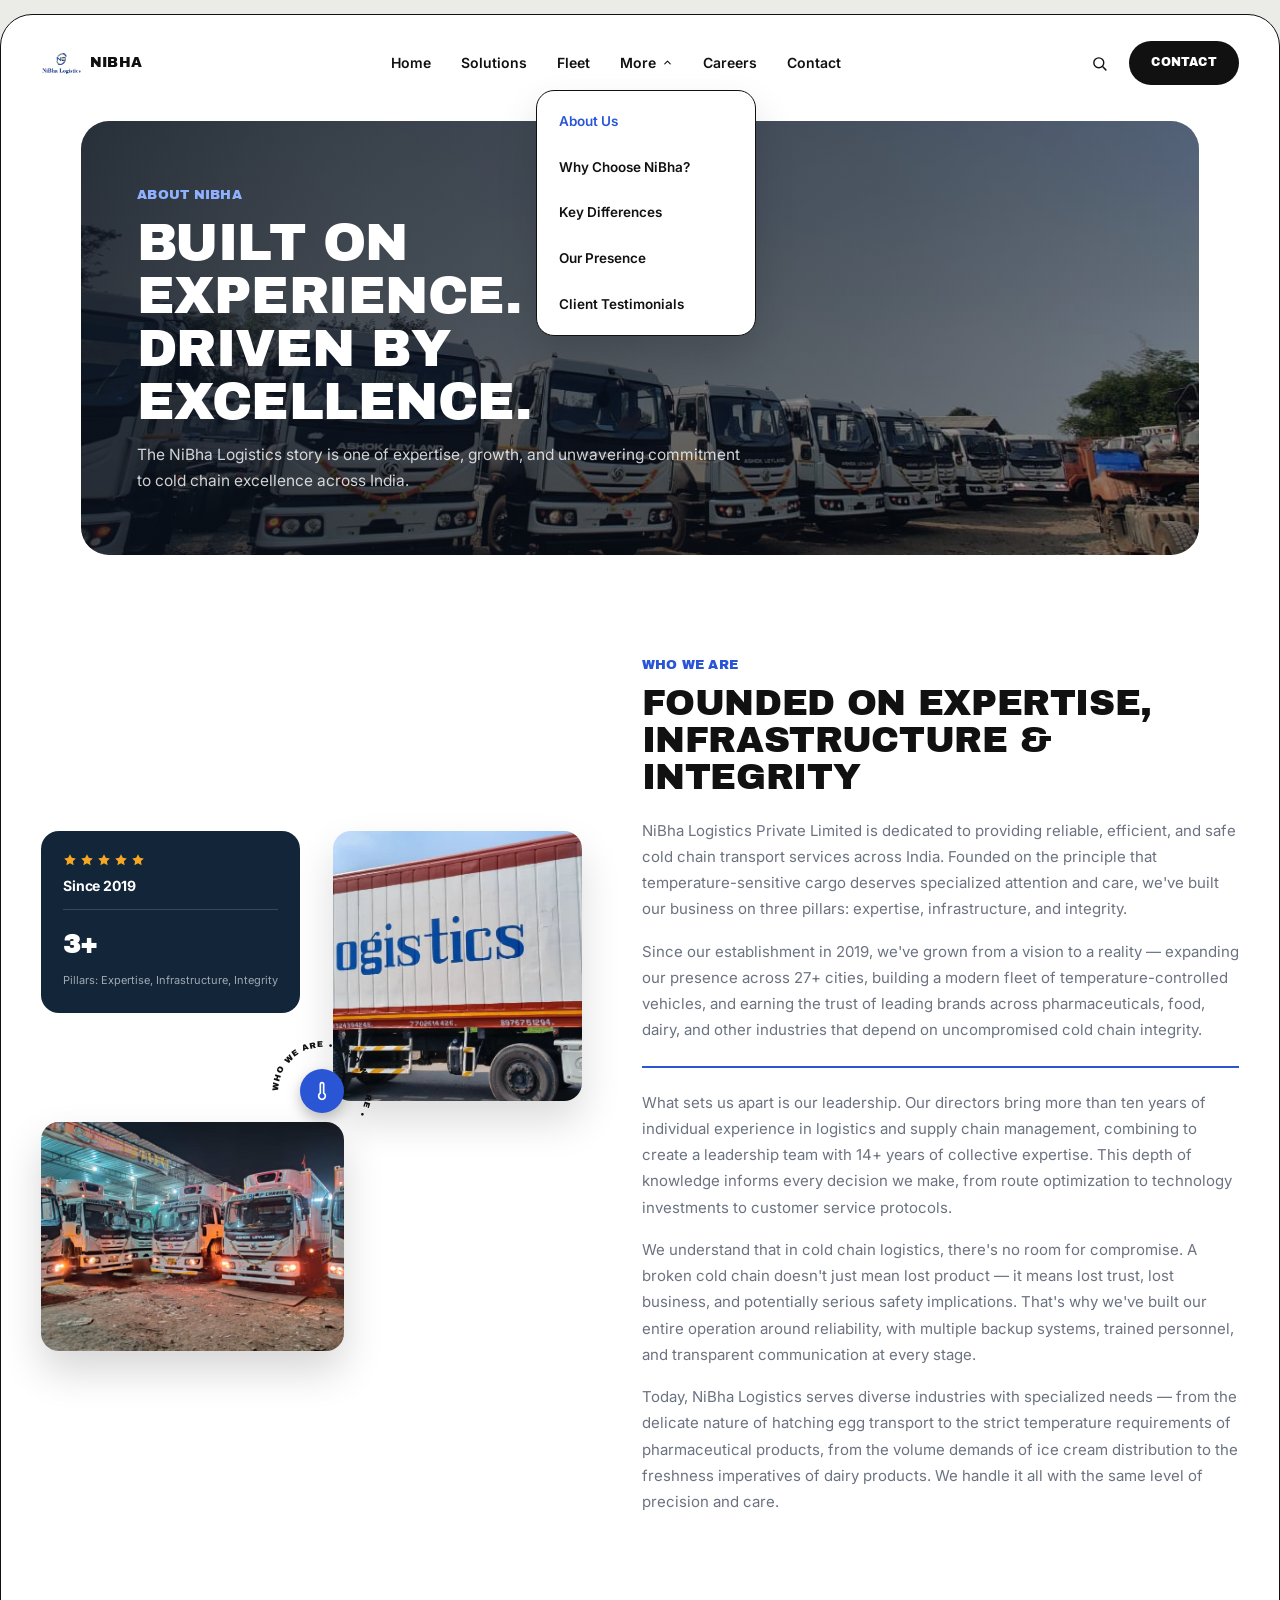
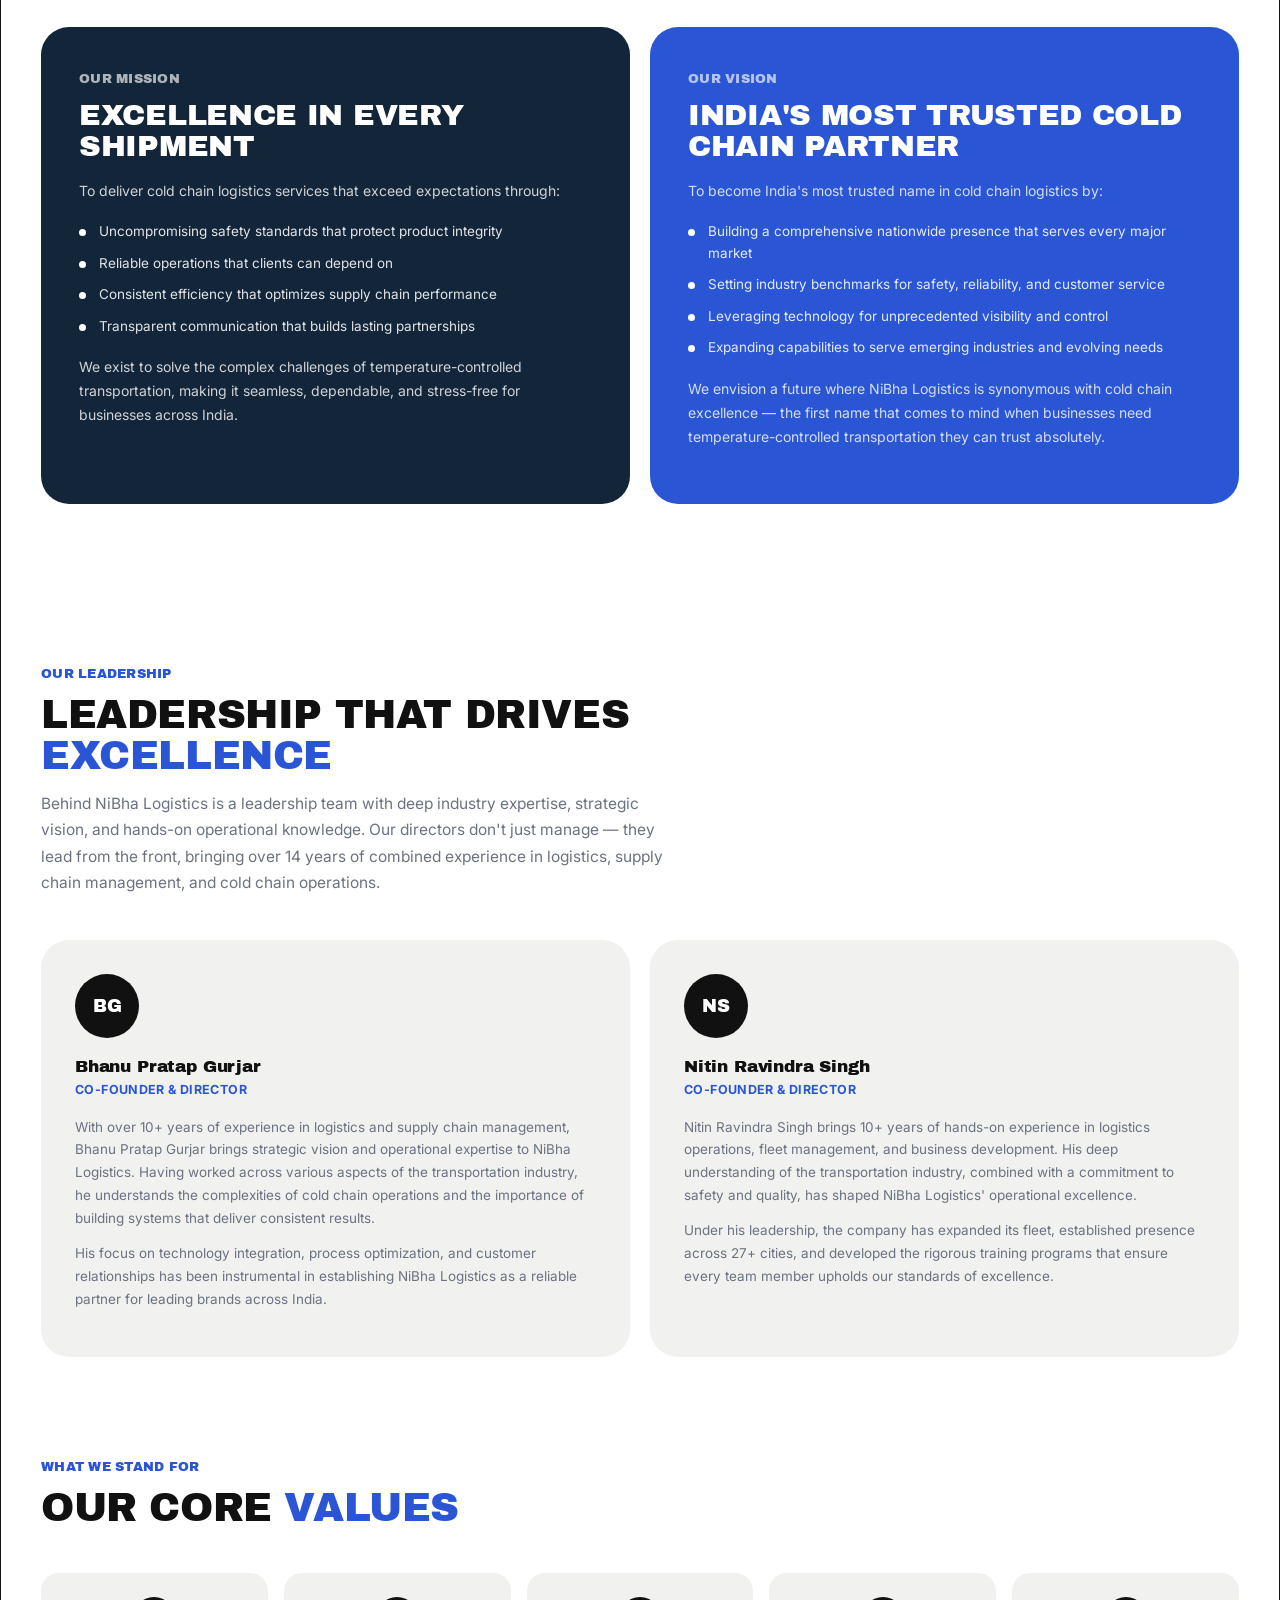
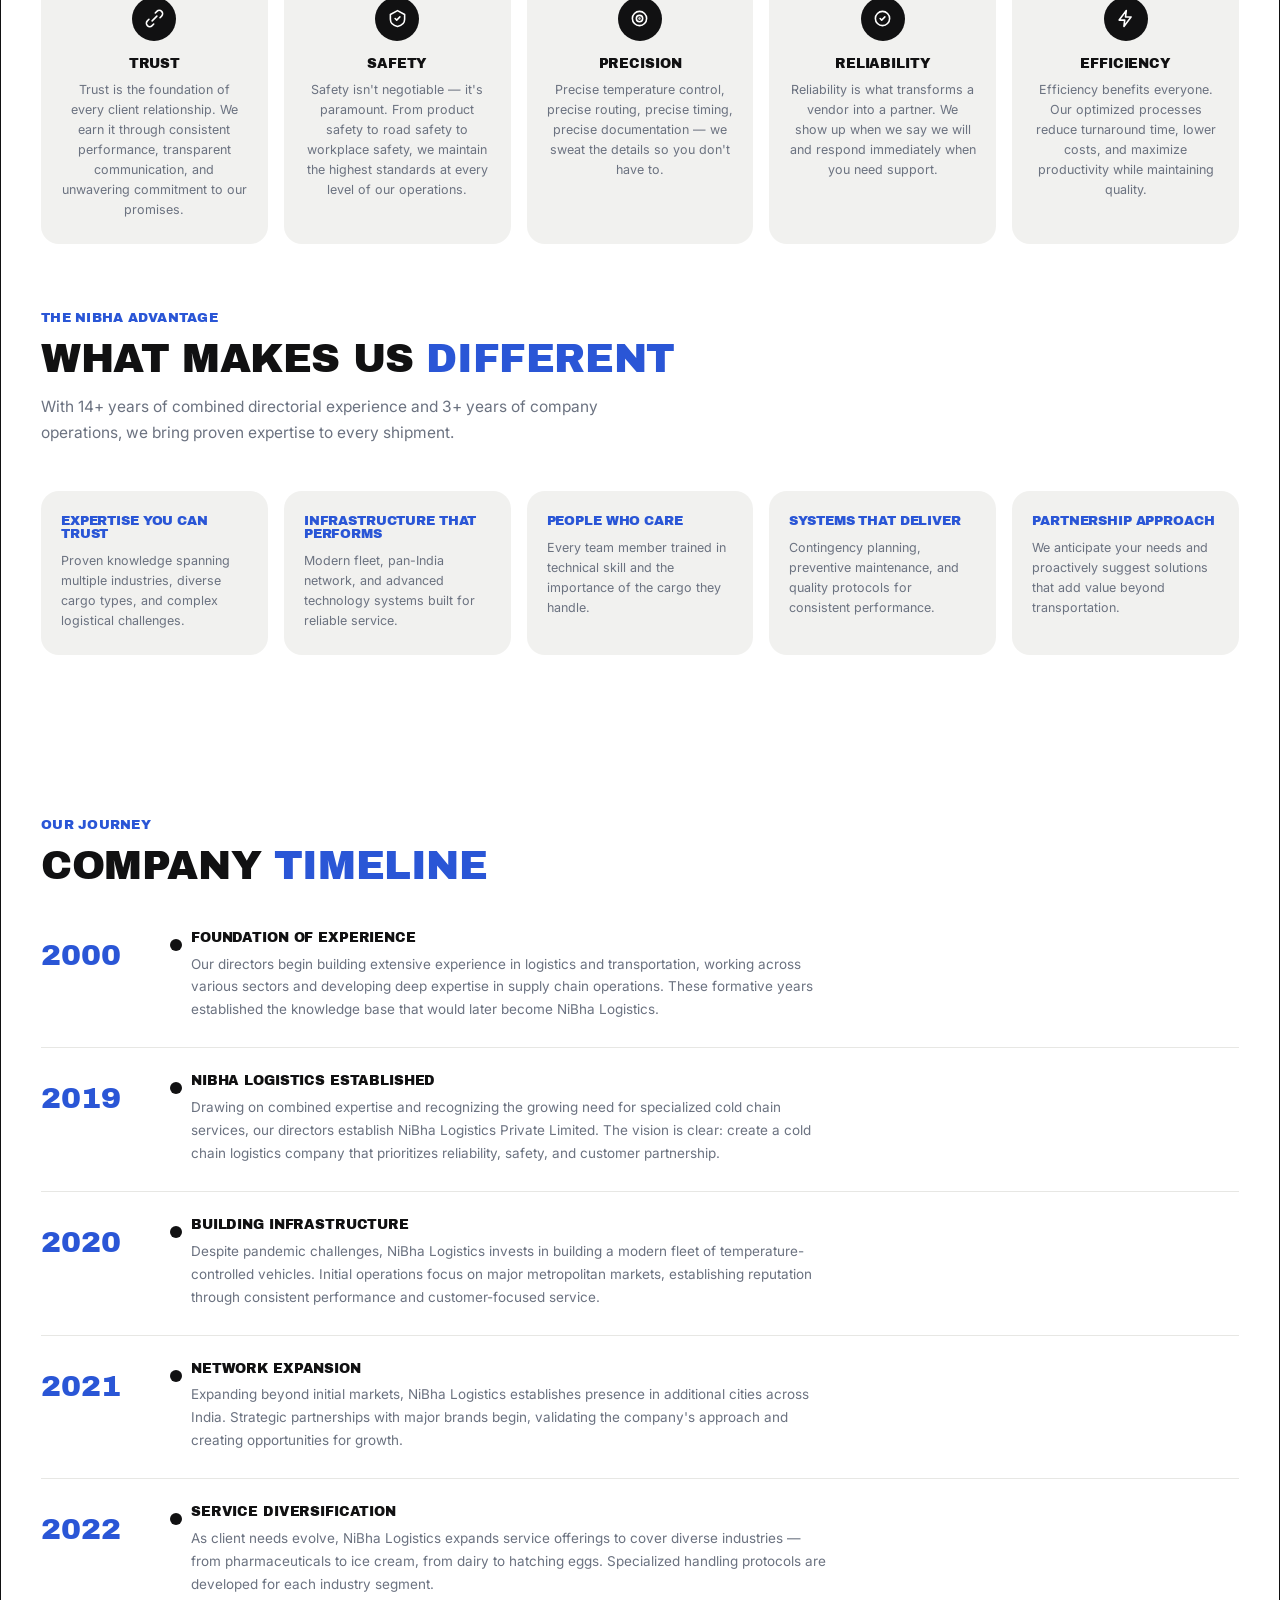
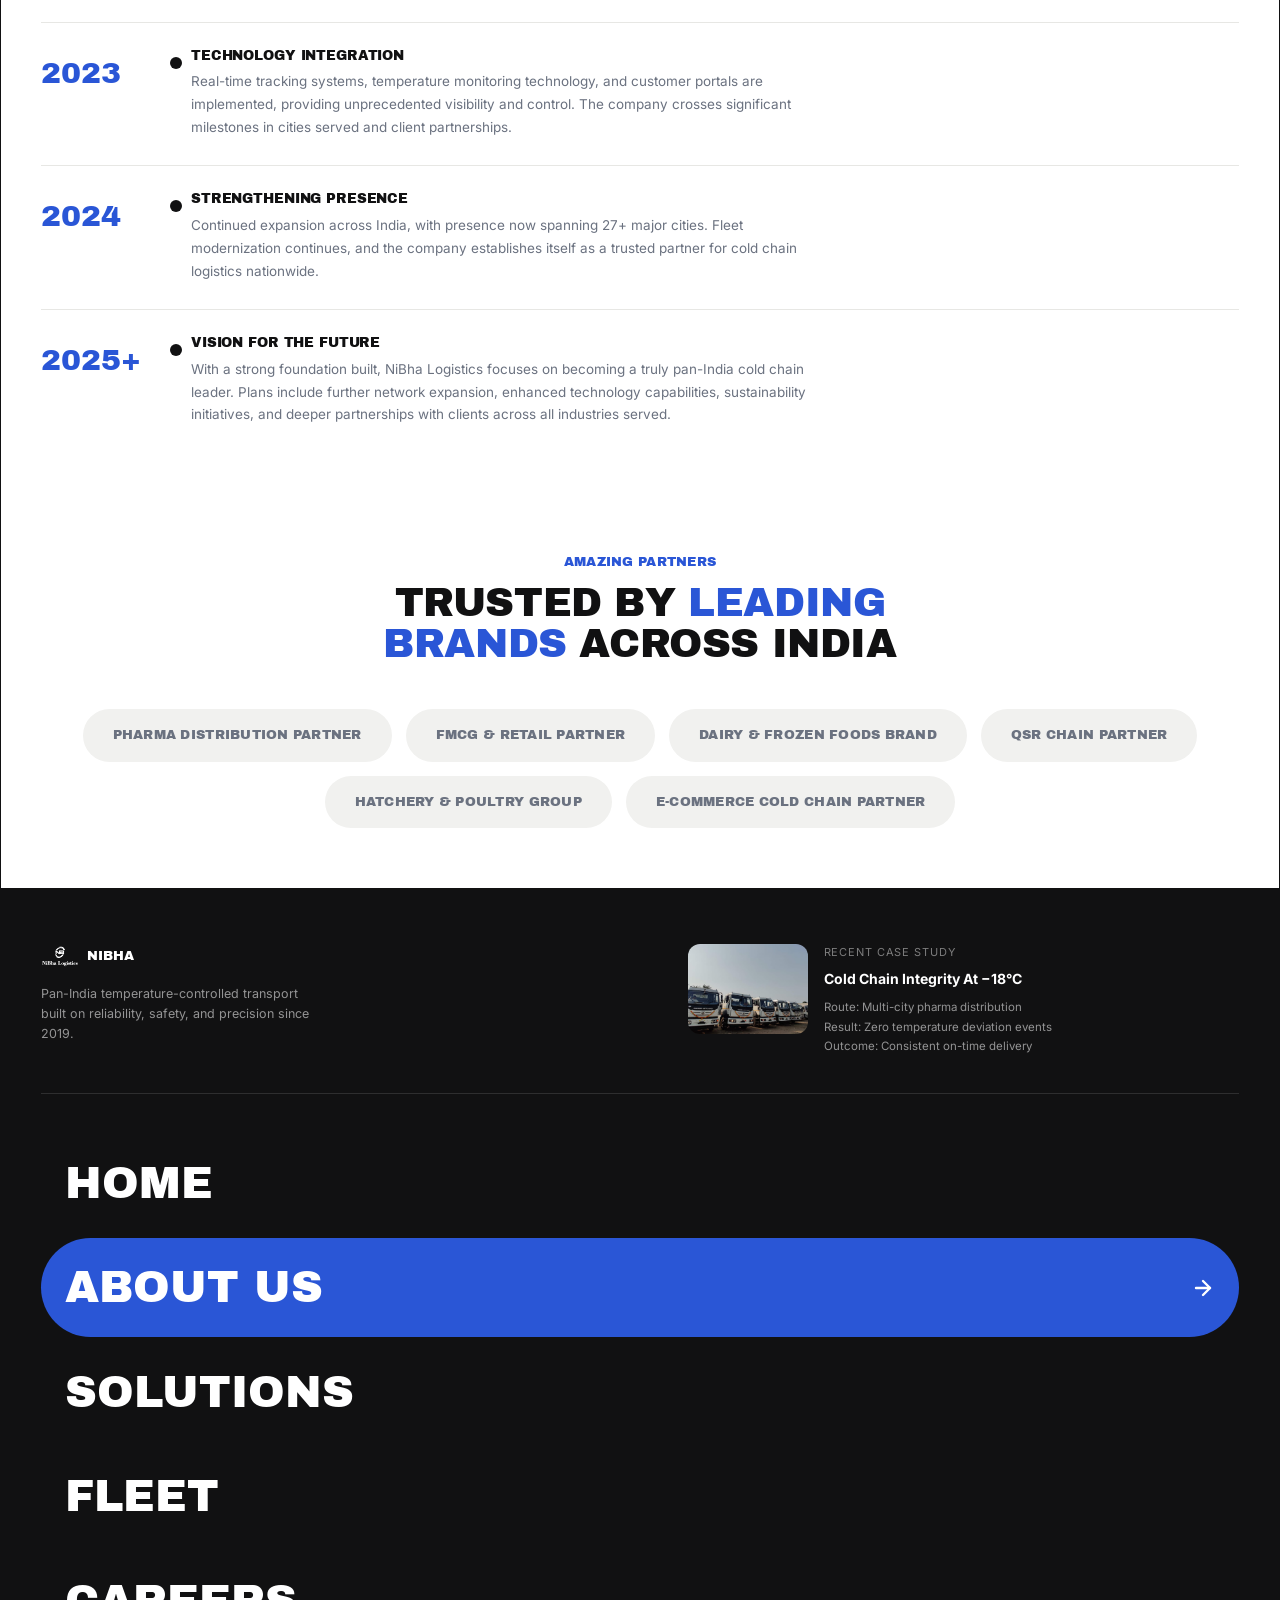
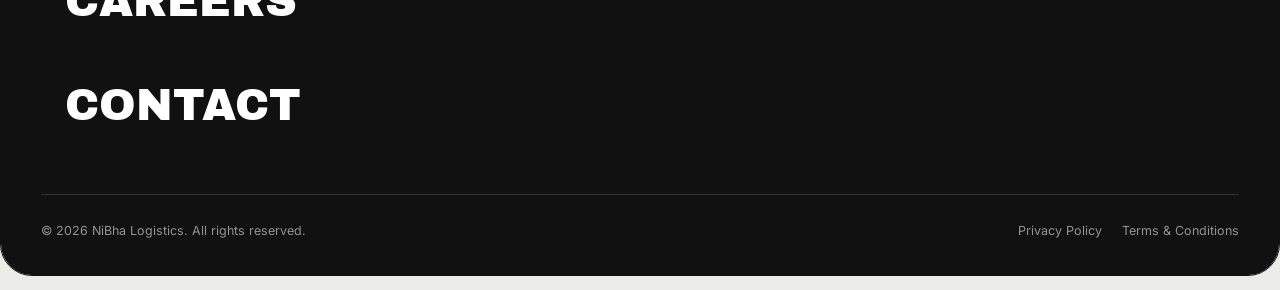
==== commit af6de594: "Restructure Home page to match client's specified site flow Client feedback: Home was a mega-scroll " ====
--- a/about.html
+++ b/about.html
@@ -24,9 +24,18 @@
     <nav class="primary" aria-label="Primary">
       <ul>
         <li><a href="index.html" class="nav-link">Home</a></li>
-        <li><a href="about.html" class="nav-link active">About Us</a></li>
         <li><a href="solutions.html" class="nav-link">Solutions</a></li>
         <li><a href="fleet.html" class="nav-link">Fleet</a></li>
+        <li class="nav-dropdown open">
+          <button type="button" aria-haspopup="true" aria-expanded="true">More<svg viewBox="0 0 24 24" fill="none" stroke="currentColor" stroke-width="2.4" stroke-linecap="round" stroke-linejoin="round"><polyline points="6 9 12 15 18 9"/></svg></button>
+          <div class="nav-dropdown-panel">
+            <a href="about.html" style="color:var(--accent)">About Us</a>
+            <a href="why-choose-nibha.html">Why Choose NiBha?</a>
+            <a href="key-differences.html">Key Differences</a>
+            <a href="our-presence.html">Our Presence</a>
+            <a href="testimonials.html">Client Testimonials</a>
+          </div>
+        </li>
         <li><a href="careers.html" class="nav-link">Careers</a></li>
         <li><a href="contact.html" class="nav-link">Contact</a></li>
       </ul>
@@ -42,11 +51,15 @@
   <div class="mobile-menu" id="mobileMenu">
     <ul>
       <li><a href="index.html">Home</a></li>
-      <li><a href="about.html">About Us</a></li>
       <li><a href="solutions.html">Solutions</a></li>
       <li><a href="fleet.html">Fleet</a></li>
+      <li><span class="more-label">More</span></li>
+      <li><a href="about.html">About Us</a></li>
+      <li><a href="why-choose-nibha.html">Why Choose NiBha?</a></li>
+      <li><a href="key-differences.html">Key Differences</a></li>
+      <li><a href="our-presence.html">Our Presence</a></li>
+      <li><a href="testimonials.html">Client Testimonials</a></li>
       <li><a href="careers.html">Careers</a></li>
-      <li><a href="index.html#testimonials">Reviews</a></li>
       <li><a href="contact.html">Contact</a></li>
     </ul>
     <a href="contact.html" class="btn btn-black">Get In Touch</a>
--- a/assets/css/style.css
+++ b/assets/css/style.css
@@ -552,3 +552,88 @@
 
 .solution-video{position:relative;border-radius:var(--radius-lg);overflow:hidden;min-height:280px;margin-top:28px}
 .solution-video video{width:100%;height:100%;object-fit:cover;position:absolute;inset:0}
+
+/* ================= NAV DROPDOWN ("More") ================= */
+.nav-dropdown{position:relative}
+.nav-dropdown > button{display:flex;align-items:center;gap:6px;font-size:14px;font-weight:600;color:var(--ink);cursor:pointer}
+.nav-dropdown > button:hover{color:var(--accent)}
+.nav-dropdown > button svg{width:11px;height:11px;transition:transform .2s ease}
+.nav-dropdown:hover > button svg,.nav-dropdown.open > button svg{transform:rotate(180deg)}
+.nav-dropdown-panel{position:absolute;top:calc(100% + 16px);left:50%;transform:translateX(-50%) translateY(6px);background:#fff;border:1.5px solid var(--ink);border-radius:18px;padding:8px;min-width:220px;box-shadow:0 20px 40px rgba(0,0,0,.14);opacity:0;visibility:hidden;transition:opacity .2s ease,transform .2s ease,visibility .2s ease;z-index:30}
+.nav-dropdown:hover .nav-dropdown-panel,.nav-dropdown.open .nav-dropdown-panel{opacity:1;visibility:visible;transform:translateX(-50%) translateY(0)}
+.nav-dropdown-panel a{display:block;padding:12px 14px;border-radius:12px;font-size:13.5px;font-weight:600;color:var(--ink)}
+.nav-dropdown-panel a:hover{background:var(--panel-light);color:var(--accent)}
+.mobile-menu .more-label{font-size:11px;text-transform:uppercase;letter-spacing:.06em;color:var(--muted);padding:14px 12px 4px}
+
+/* ================= INDUSTRIES FILMSTRIP (Home) ================= */
+.industries-strip{display:flex;gap:16px;overflow-x:auto;padding:4px 4px 18px;scroll-snap-type:x mandatory;-webkit-overflow-scrolling:touch}
+.industries-strip::-webkit-scrollbar{height:6px}
+.industries-strip::-webkit-scrollbar-thumb{background:var(--line);border-radius:3px}
+.industry-tile{position:relative;flex:0 0 250px;height:320px;border-radius:var(--radius-md);overflow:hidden;scroll-snap-align:start}
+.industry-tile img{position:absolute;inset:0;width:100%;height:100%;object-fit:cover;transition:transform .6s ease}
+.industry-tile:hover img{transform:scale(1.07)}
+.industry-tile .tile-scrim{position:absolute;inset:0;background:linear-gradient(180deg,rgba(9,17,29,0) 38%,rgba(9,17,29,.92) 100%)}
+.industry-tile .tile-icon{position:absolute;top:18px;left:18px;z-index:2;width:38px;height:38px;border-radius:50%;background:rgba(255,255,255,.94);display:flex;align-items:center;justify-content:center}
+.industry-tile .tile-icon svg{width:17px;height:17px;color:var(--ink)}
+.industry-tile .tile-content{position:absolute;left:0;right:0;bottom:0;z-index:2;padding:20px}
+.industry-tile h3{color:#fff;font-family:'Archivo Black',sans-serif;font-size:13.5px;text-transform:uppercase;margin-bottom:8px;line-height:1.25}
+.industry-tile p{color:rgba(255,255,255,.8);font-size:12px;line-height:1.6;max-height:0;opacity:0;overflow:hidden;transition:max-height .3s ease,opacity .3s ease}
+.industry-tile:hover p{max-height:110px;opacity:1}
+.industries-scroll-hint{font-size:12px;color:var(--muted);display:flex;align-items:center;gap:8px;margin-top:-6px;margin-bottom:22px}
+.industries-scroll-hint svg{width:14px;height:14px}
+
+/* ================= TRUSTED BY (dark band) ================= */
+.trusted-band{background:var(--panel-dark);padding:52px 40px}
+.trusted-band .section-head{margin-bottom:30px}
+.trusted-band .eyebrow{color:#8FB0FF}
+.trusted-band h2{color:#fff}
+.trusted-band .partner-chip{background:rgba(255,255,255,.08);color:rgba(255,255,255,.75)}
+@media (max-width:760px){.trusted-band{padding:40px 18px}}
+
+/* ================= FLEET RANGE (Home, distinct from hero) ================= */
+.fleet-range-wrap{display:grid;grid-template-columns:1fr 1fr;gap:48px;align-items:center}
+.fleet-range-visual{position:relative;border-radius:var(--radius-lg);overflow:hidden;min-height:380px}
+.fleet-range-visual img{width:100%;height:100%;object-fit:cover;position:absolute;inset:0}
+.fleet-range-badge{position:absolute;top:22px;right:22px;z-index:2;background:rgba(255,255,255,.96);border-radius:var(--radius-md);padding:16px 20px;text-align:center}
+.fleet-range-badge strong{display:block;font-family:'Archivo Black',sans-serif;font-size:22px;color:var(--accent)}
+.fleet-range-badge span{font-size:10.5px;color:var(--muted);text-transform:uppercase}
+.fleet-range-specs{display:flex;flex-direction:column;gap:10px;margin:26px 0}
+.fleet-range-spec-row{display:flex;align-items:center;justify-content:space-between;padding:16px 20px;background:var(--panel-light);border-radius:var(--radius-md)}
+.fleet-range-spec-row strong{font-family:'Archivo Black',sans-serif;font-size:14px}
+.fleet-range-spec-row span{font-size:12.5px;color:var(--muted)}
+@media (max-width:980px){.fleet-range-wrap{grid-template-columns:1fr}.fleet-range-visual{min-height:260px}}
+
+/* ================= CASE STUDIES (Home) ================= */
+.case-studies-grid{display:grid;grid-template-columns:repeat(3,1fr);gap:16px}
+.case-study-card{border-radius:var(--radius-lg);overflow:hidden;background:var(--panel-light);transition:transform .25s ease}
+.case-study-card:hover{transform:translateY(-4px)}
+.case-study-media{height:190px;overflow:hidden}
+.case-study-media img{width:100%;height:100%;object-fit:cover}
+.case-study-body{padding:26px}
+.case-study-body .cs-tag{font-family:'Archivo Black',sans-serif;font-size:11px;color:var(--accent);text-transform:uppercase;margin-bottom:10px;display:block}
+.case-study-body h3{font-family:'Archivo Black',sans-serif;font-size:15px;text-transform:none;margin-bottom:6px;line-height:1.3}
+.case-study-body p{font-size:13px;color:var(--muted);line-height:1.6}
+.case-study-stats{display:flex;gap:14px;margin-top:18px;padding-top:16px;border-top:1px solid var(--line)}
+.case-study-stats div{flex:1}
+.case-study-stats strong{display:block;font-family:'Archivo Black',sans-serif;font-size:17px;color:var(--ink)}
+.case-study-stats span{font-size:10px;color:var(--muted);text-transform:uppercase;letter-spacing:.02em}
+@media (max-width:900px){.case-studies-grid{grid-template-columns:1fr}}
+
+/* ================= INTERACTIVE PRESENCE (region tabs) ================= */
+.presence-tabs{display:flex;flex-wrap:wrap;gap:10px;margin-bottom:26px}
+.presence-tab{padding:10px 20px;border-radius:9999px;border:1.5px solid var(--line);background:#fff;font-size:13px;font-weight:700;cursor:pointer;transition:all .2s ease}
+.presence-tab:hover{border-color:var(--ink)}
+.presence-tab.is-active{background:var(--ink);color:#fff;border-color:var(--ink)}
+.network-pin{transition:opacity .3s ease,transform .3s ease;cursor:default}
+.network-pin.is-dim{opacity:.2}
+.network-pin.is-live{transform:scale(1.25)}
+.network-pin.is-live .p-dot{background:#F5A623;box-shadow:0 0 0 5px rgba(245,166,35,.25)}
+.presence-city-list{display:flex;flex-wrap:wrap;gap:8px;margin-top:22px}
+.presence-city-list .city-chip{padding:8px 16px;border-radius:9999px;background:var(--panel-light);font-size:12.5px;font-weight:600;color:var(--ink)}
+
+/* ================= TESTIMONIALS GRID (dedicated page) ================= */
+.testimonials-page-grid{display:grid;grid-template-columns:repeat(3,1fr);gap:20px}
+.testimonials-page-grid .testi-card{flex:none}
+.testimonials-page-grid .testi-body p.q{min-height:0}
+@media (max-width:900px){.testimonials-page-grid{grid-template-columns:1fr 1fr}}
+@media (max-width:620px){.testimonials-page-grid{grid-template-columns:1fr}}
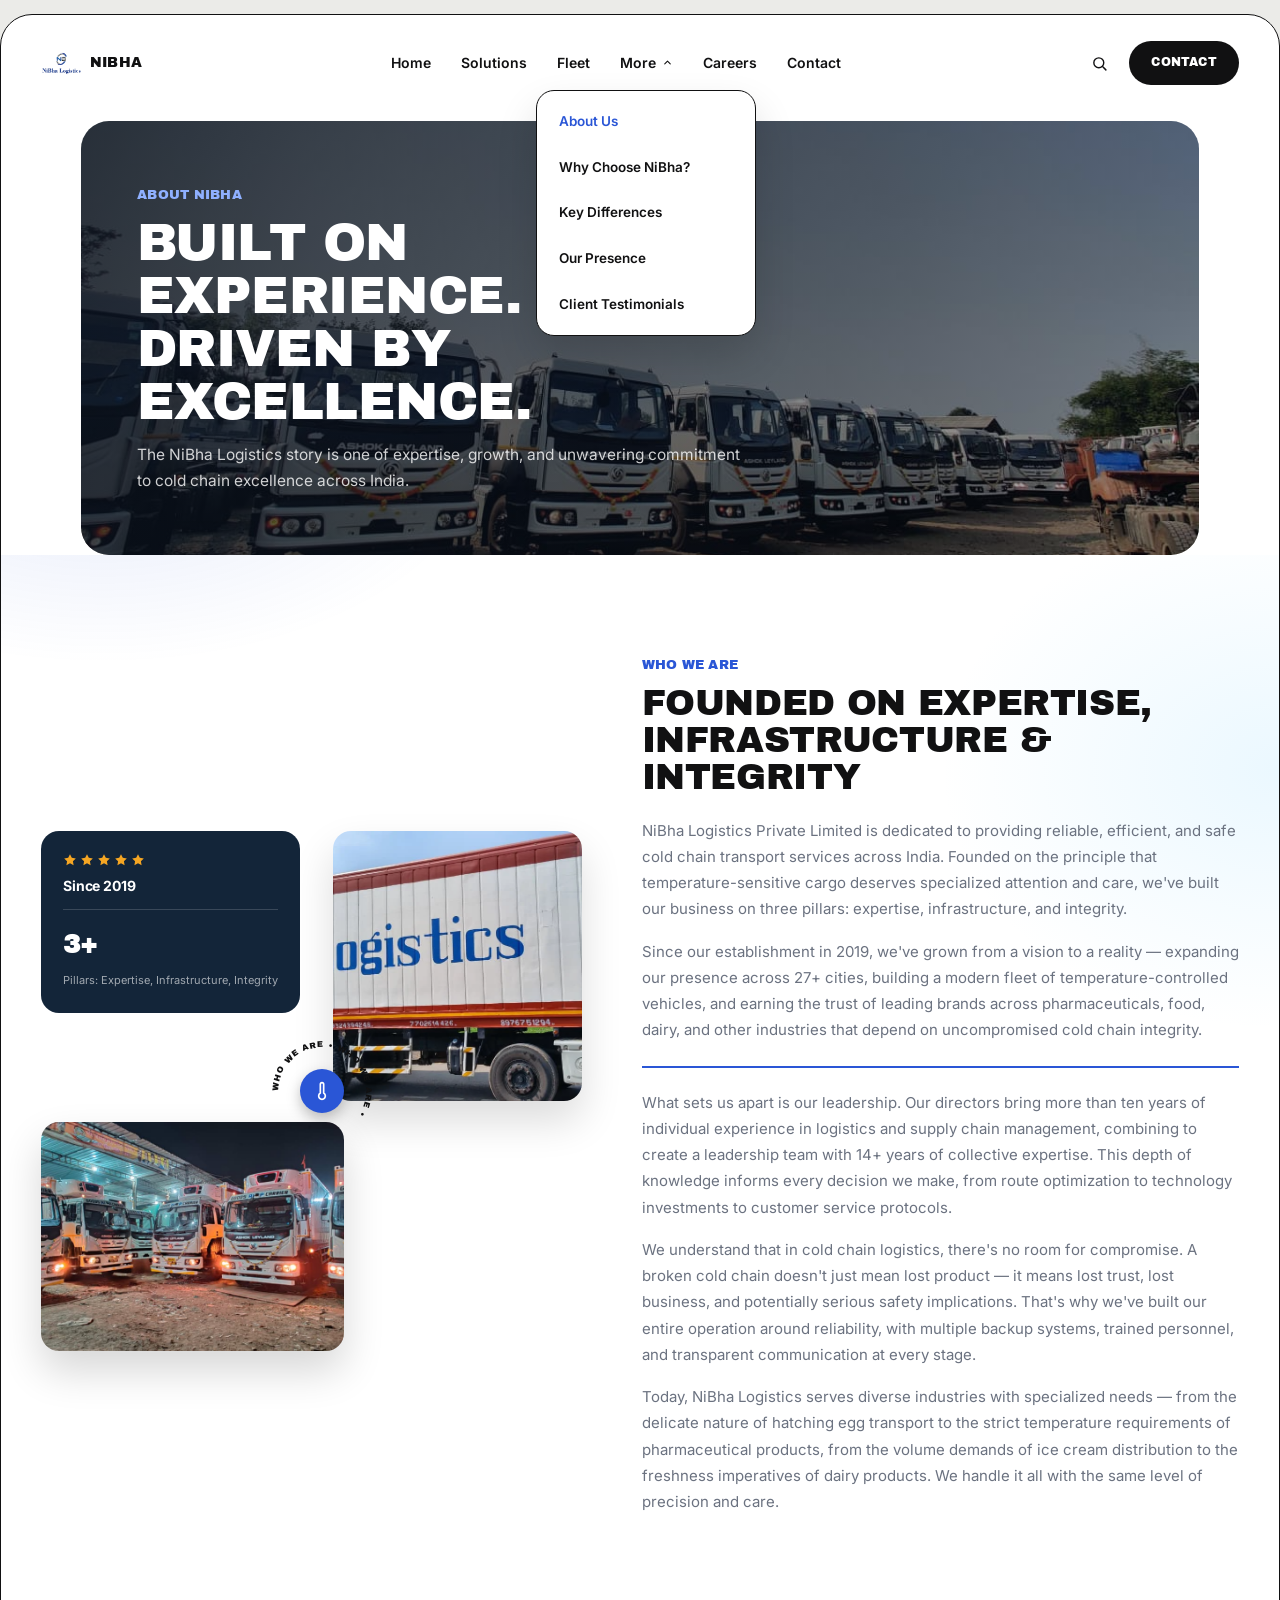
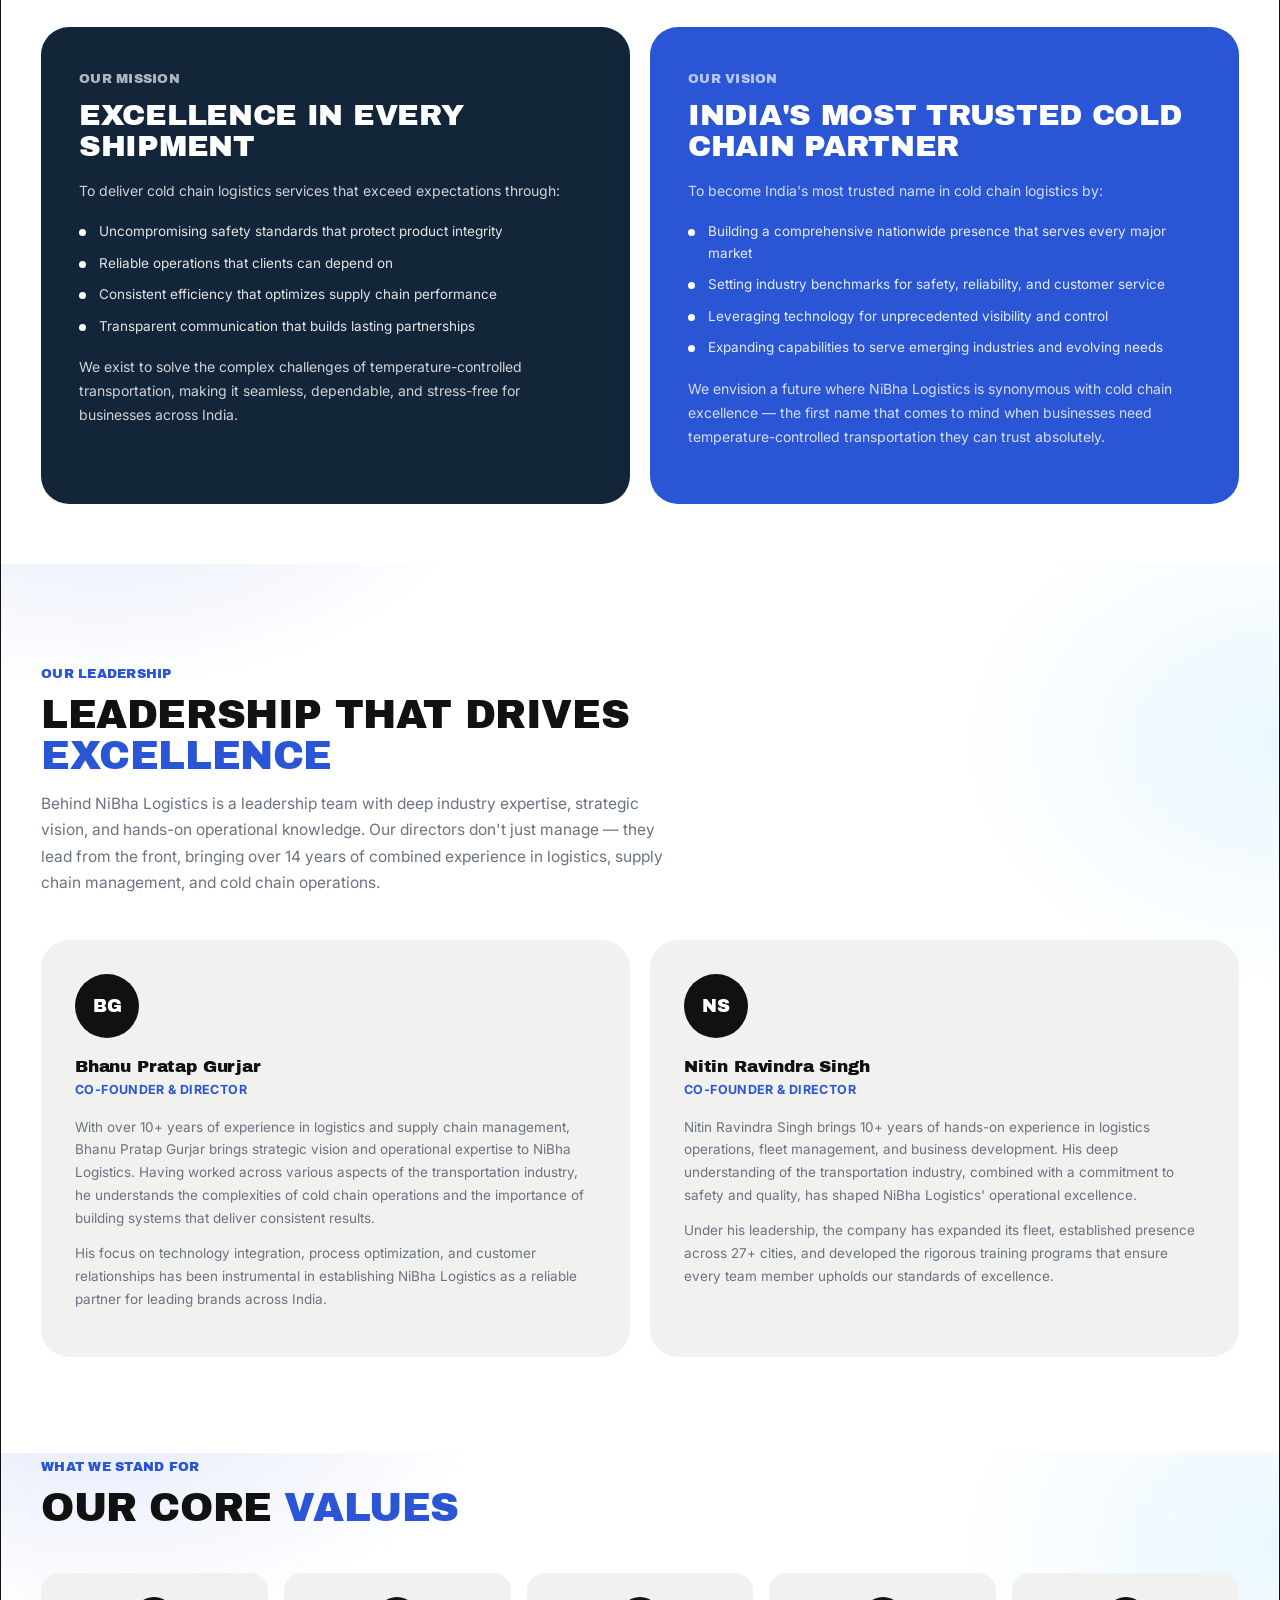
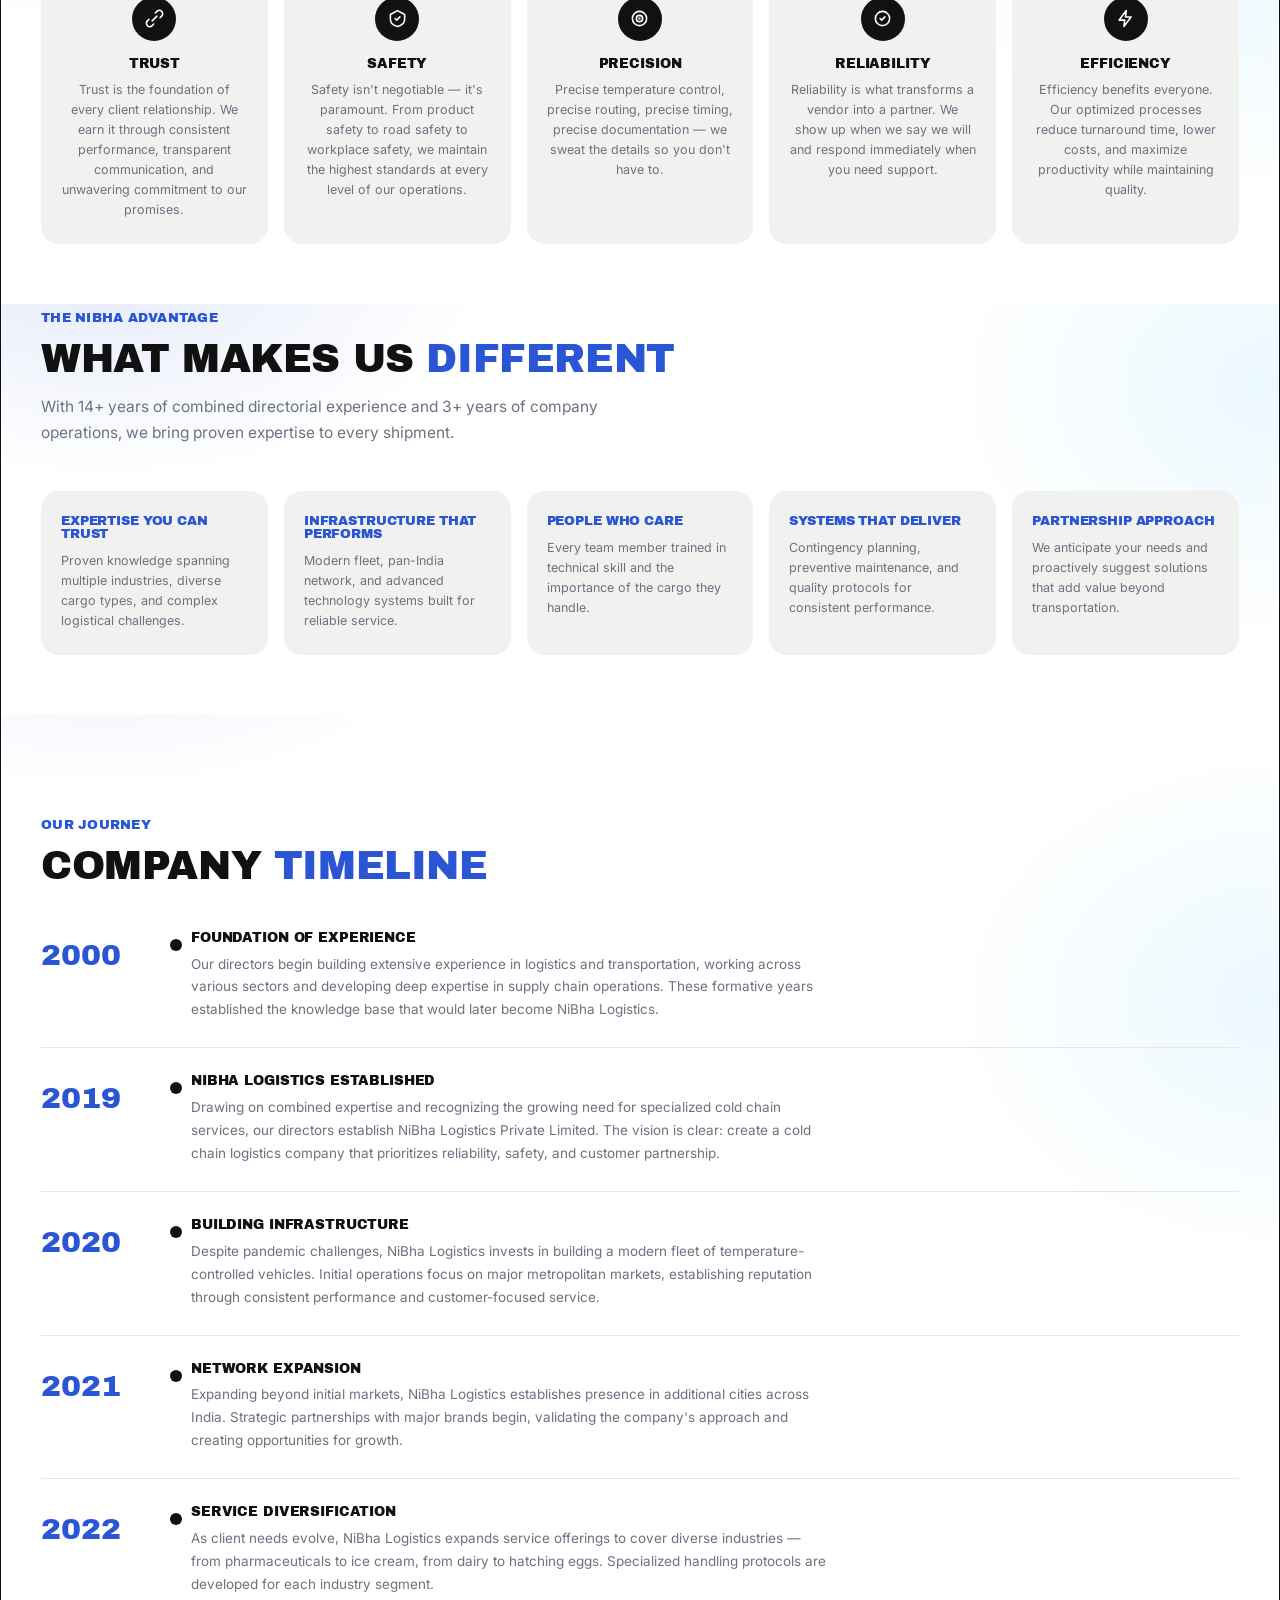
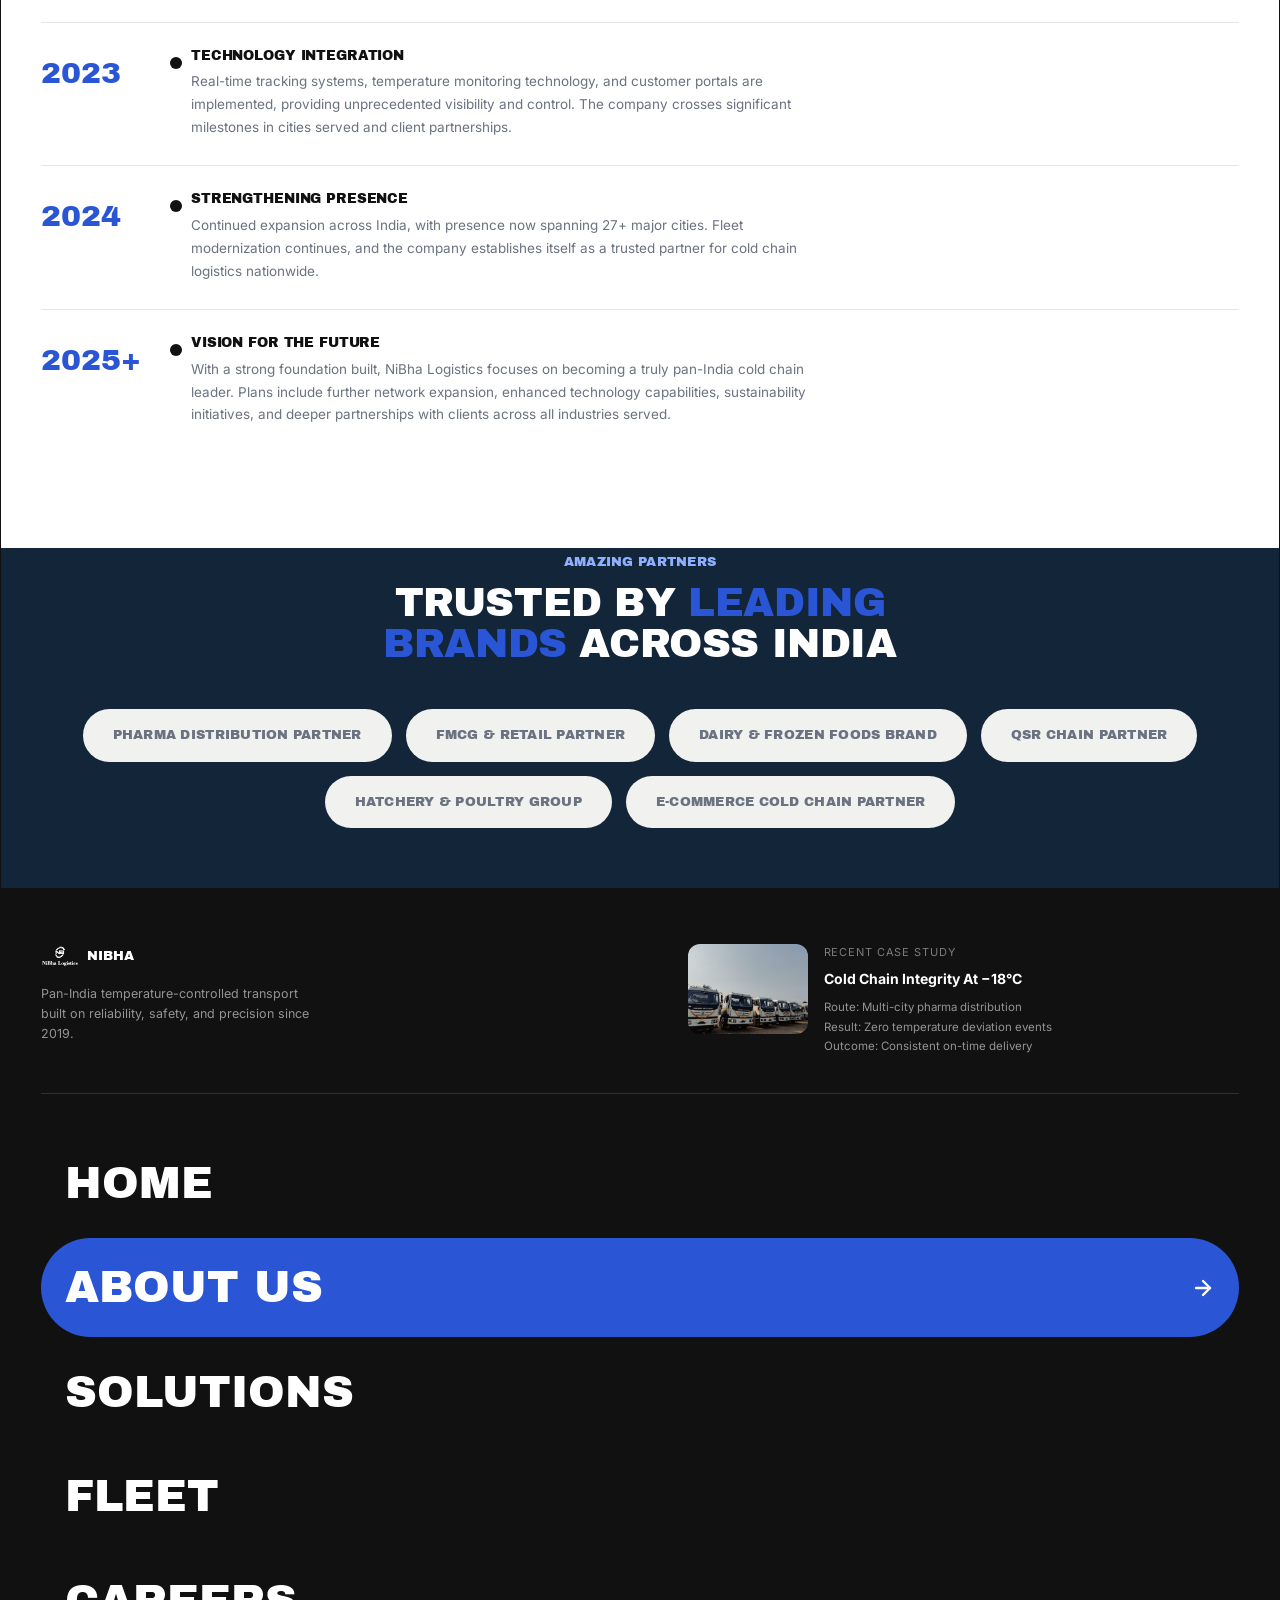
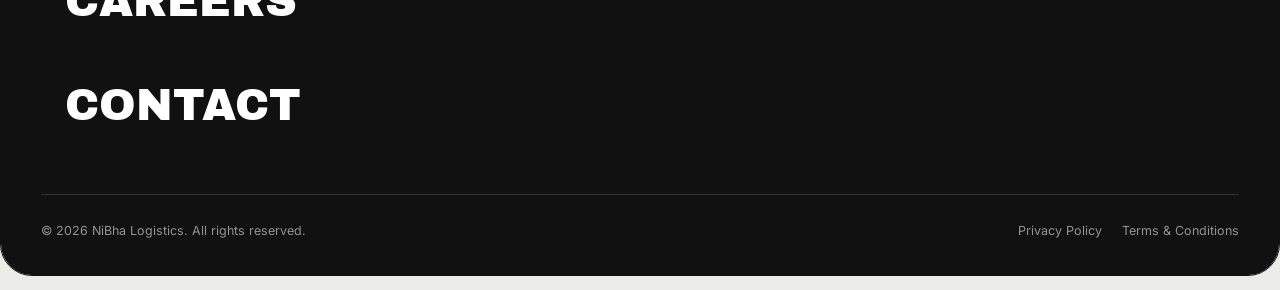
==== commit 02b617b5: "Add navy/white section rhythm and ice-blue background glow Client wanted more colour variety ("some " ====
--- a/about.html
+++ b/about.html
@@ -79,7 +79,7 @@
 </section>
 
 <!-- ============================================================ WHO WE ARE ============================================================ -->
-<section class="py" id="who-we-are">
+<section class="py section-glow" id="who-we-are">
   <div class="about-wrap">
     <div class="about-collage reveal">
       <div class="collage-stat">
@@ -151,7 +151,7 @@
 </section>
 
 <!-- ============================================================ LEADERSHIP ============================================================ -->
-<section class="py" id="leadership">
+<section class="py section-glow" id="leadership">
   <div class="section-head reveal">
     <span class="eyebrow">Our Leadership</span>
     <h2>Leadership That Drives <span class="hl">Excellence</span></h2>
@@ -176,7 +176,7 @@
 </section>
 
 <!-- ============================================================ CORE VALUES ============================================================ -->
-<section class="py-sm" style="padding-top:0">
+<section class="py-sm section-glow" style="padding-top:0">
   <div class="section-head reveal">
     <span class="eyebrow">What We Stand For</span>
     <h2>Our Core <span class="hl">Values</span></h2>
@@ -211,7 +211,7 @@
 </section>
 
 <!-- ============================================================ THE NIBHA ADVANTAGE ============================================================ -->
-<section class="py-sm" style="padding-top:0">
+<section class="py-sm section-glow" style="padding-top:0">
   <div class="section-head reveal">
     <span class="eyebrow">The NiBha Advantage</span>
     <h2>What Makes Us <span class="hl">Different</span></h2>
@@ -242,7 +242,7 @@
 </section>
 
 <!-- ============================================================ COMPANY TIMELINE ============================================================ -->
-<section class="py" id="timeline">
+<section class="py section-glow" id="timeline">
   <div class="section-head reveal">
     <span class="eyebrow">Our Journey</span>
     <h2>Company <span class="hl">Timeline</span></h2>
@@ -316,7 +316,7 @@
 </section>
 
 <!-- ============================================================ PARTNERS ============================================================ -->
-<section class="py-sm" style="padding-top:0">
+<section class="py-sm navy-band" style="padding-top:0">
   <div class="section-head center reveal">
     <span class="eyebrow" style="justify-content:center">Amazing Partners</span>
     <h2>Trusted By <span class="hl">Leading Brands</span> Across India</h2>
--- a/assets/css/style.css
+++ b/assets/css/style.css
@@ -6,6 +6,7 @@
   --accent:#2A56D6;
   --accent-dark:#1B3FA8;
   --accent-tint:#EAF0FE;
+  --frost:#8FD8FF;
   --muted:#6B7280;
   --line:#E7E7E4;
   --radius-lg:28px;
@@ -631,6 +632,26 @@
 .presence-city-list{display:flex;flex-wrap:wrap;gap:8px;margin-top:22px}
 .presence-city-list .city-chip{padding:8px 16px;border-radius:9999px;background:var(--panel-light);font-size:12.5px;font-weight:600;color:var(--ink)}
 
+/* ================= SECTION-GLOW (radial ice-blue tint, white ground) ================= */
+.section-glow{
+  background-color:var(--paper);
+  background-image:
+    radial-gradient(640px 360px at 8% -10%, rgba(42,86,214,.12), transparent 60%),
+    radial-gradient(520px 400px at 100% 20%, rgba(143,216,255,.18), transparent 65%);
+}
+
+/* ================= NAVY-BAND (generic dark full-bleed band) ================= */
+.navy-band{background:var(--panel-dark);color:#fff}
+.navy-band .eyebrow{color:#8FB0FF}
+.navy-band h1,.navy-band h2,.navy-band h3,.navy-band h4{color:#fff}
+.navy-band p{color:rgba(255,255,255,.72)}
+.navy-band .text-link{color:#fff}
+.navy-band .btn-black{background:#fff;color:var(--ink)}
+.navy-band .btn-black:hover{background:var(--accent-tint);color:var(--ink)}
+.navy-band .stats-strip{border-top-color:rgba(255,255,255,.18)}
+.navy-band .stats-strip strong{color:var(--frost)}
+.navy-band .stats-strip span{color:rgba(255,255,255,.62)}
+
 /* ================= TESTIMONIALS GRID (dedicated page) ================= */
 .testimonials-page-grid{display:grid;grid-template-columns:repeat(3,1fr);gap:20px}
 .testimonials-page-grid .testi-card{flex:none}
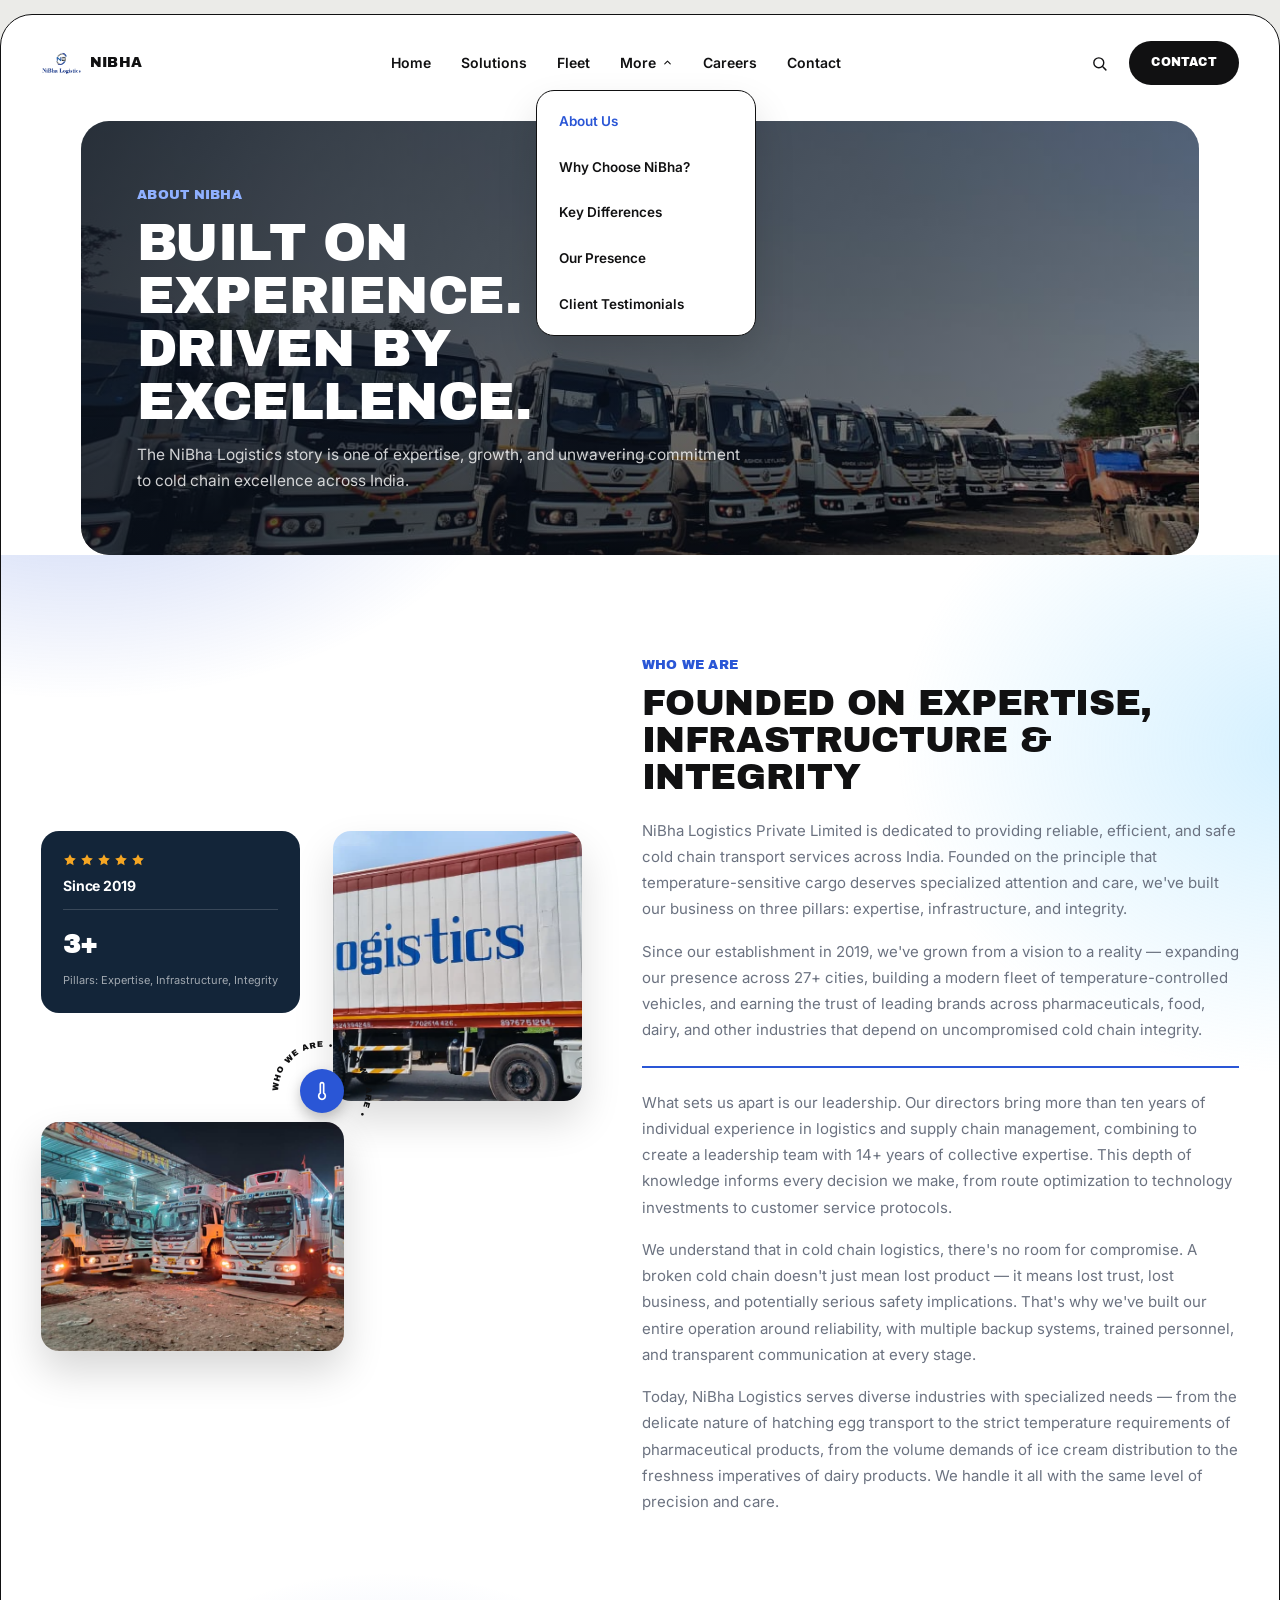
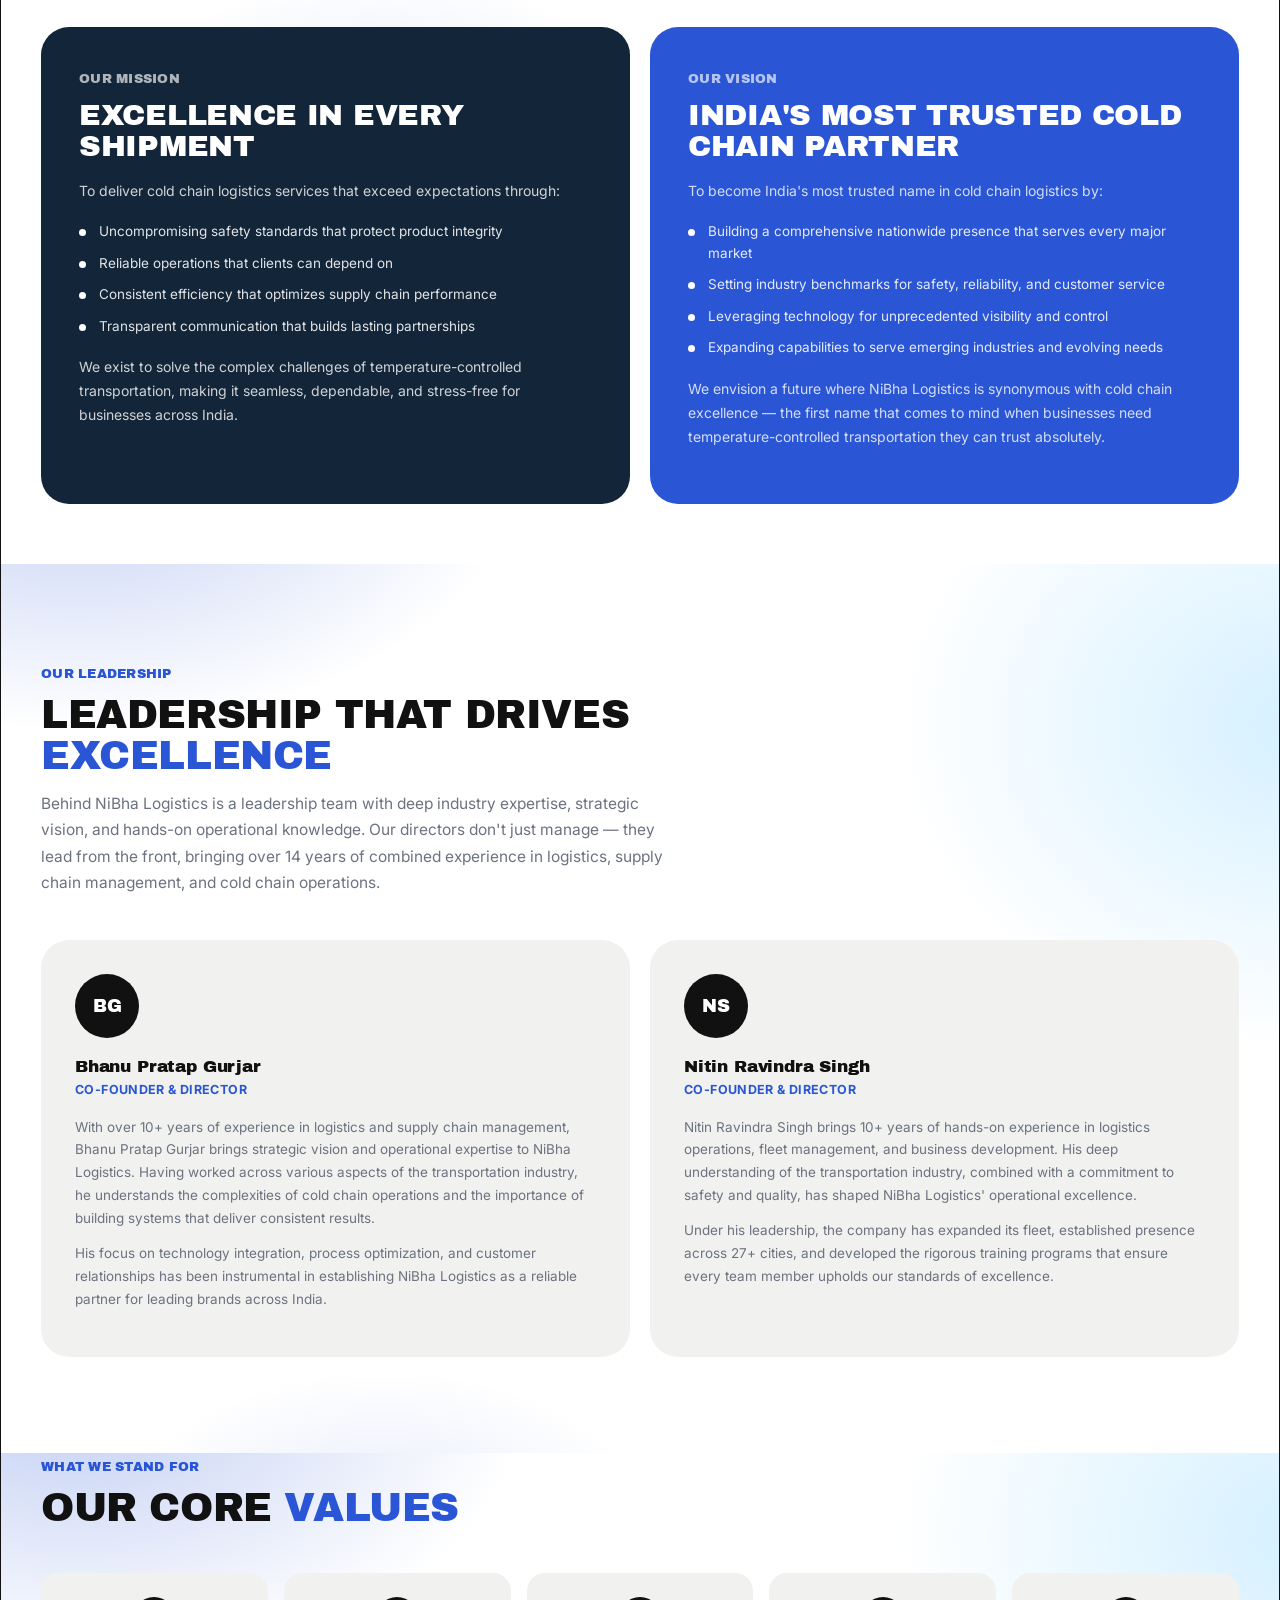
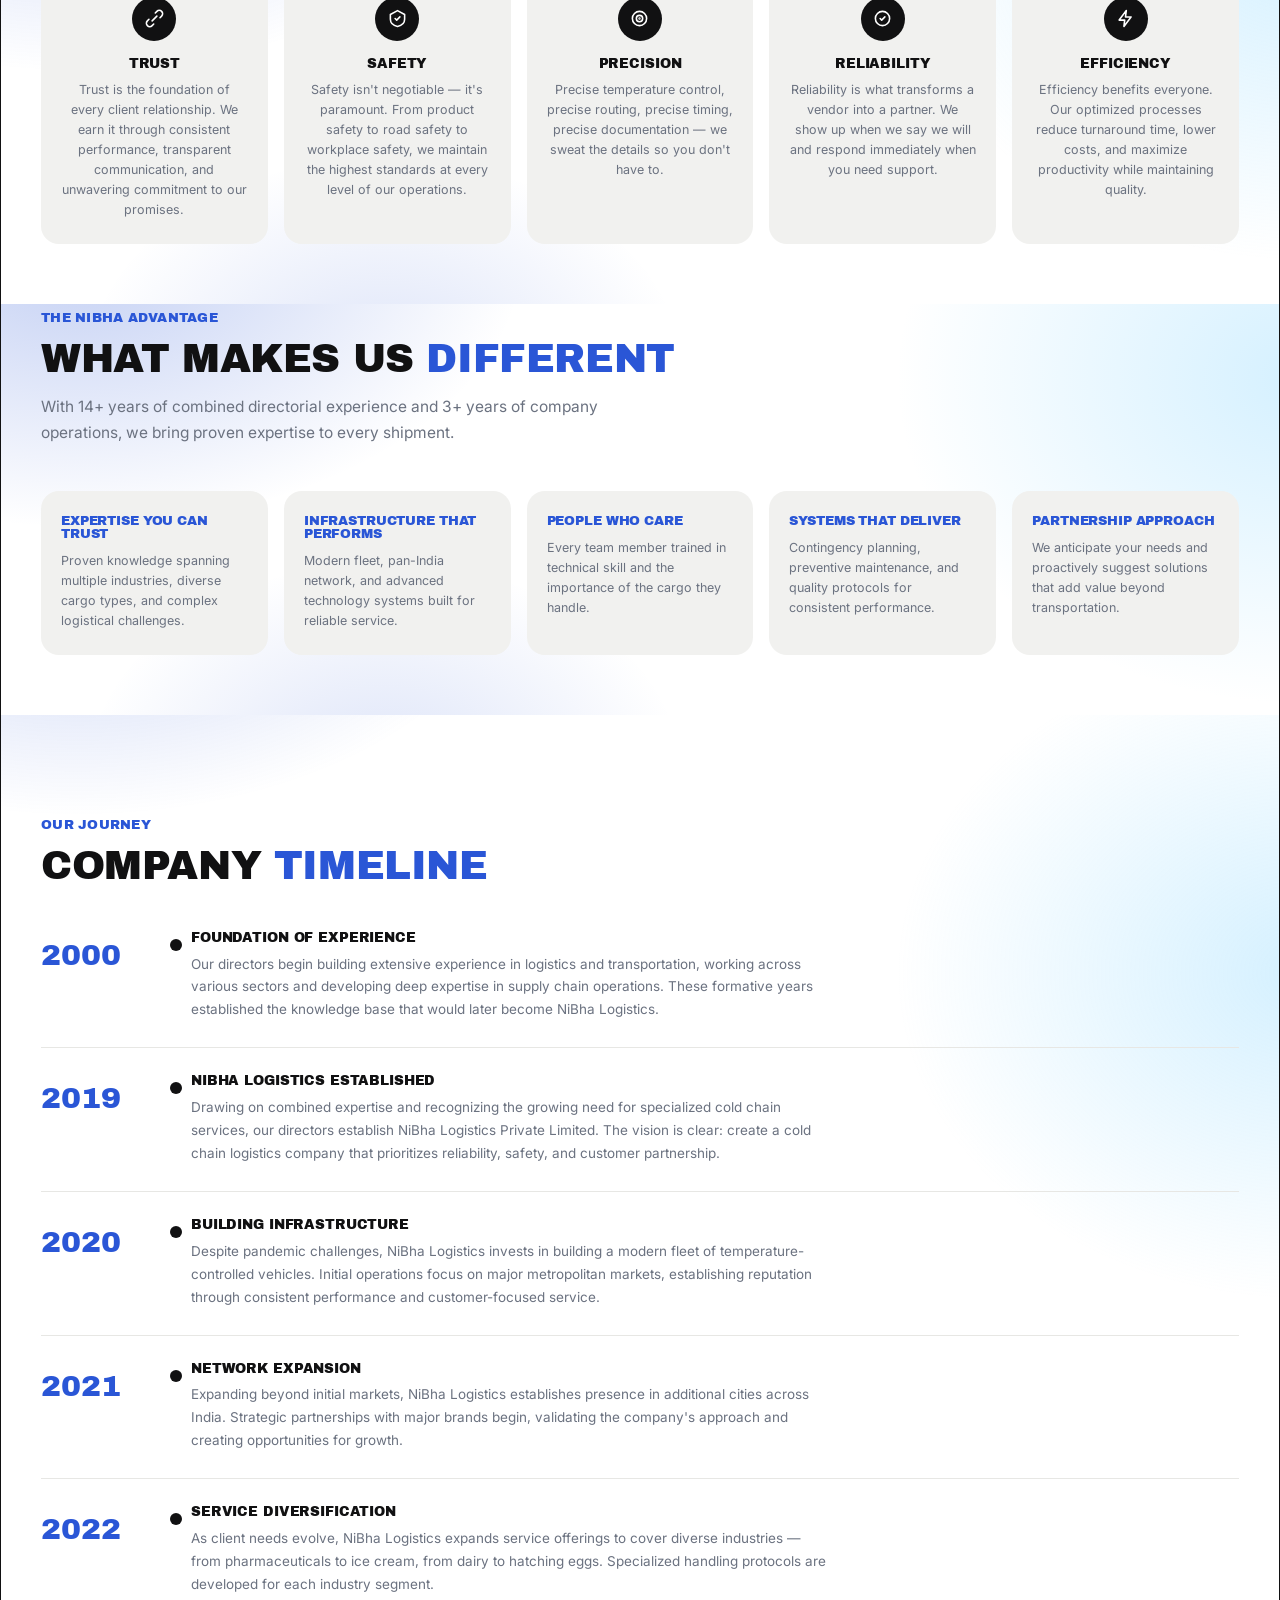
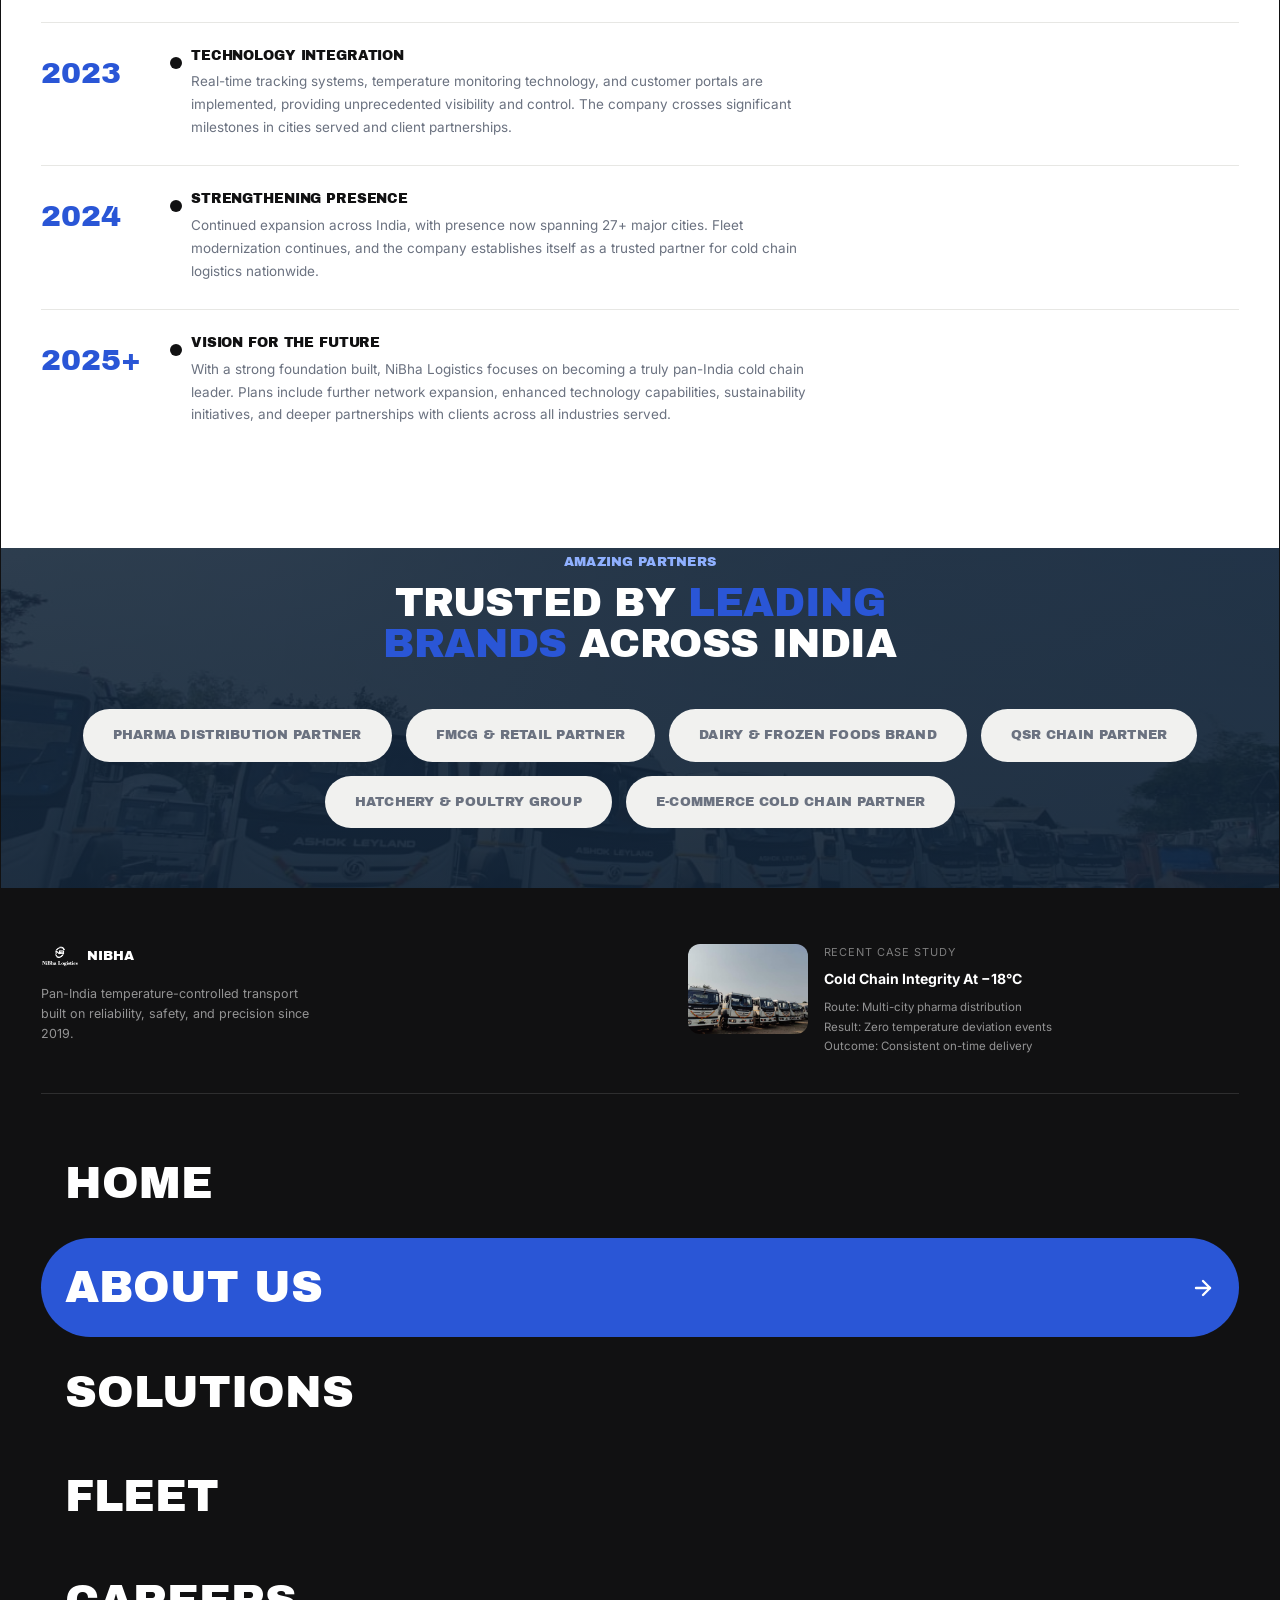
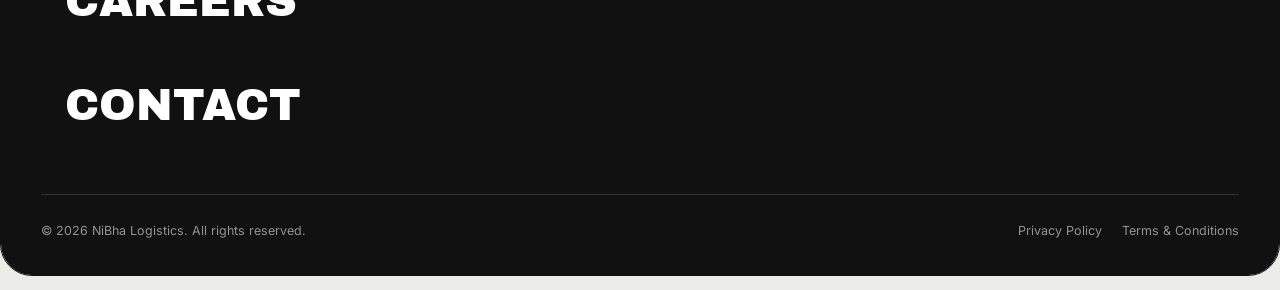
==== commit b9a884b2: "Add truck photography behind the largest navy-band sections Trusted By Industry Leaders (Home), Amaz" ====
--- a/about.html
+++ b/about.html
@@ -316,7 +316,7 @@
 </section>
 
 <!-- ============================================================ PARTNERS ============================================================ -->
-<section class="py-sm navy-band" style="padding-top:0">
+<section class="py-sm navy-band" style="padding-top:0;background-image:linear-gradient(rgba(19,37,57,.87),rgba(19,37,57,.91)),url('assets/img/truck-2.jpeg');background-size:cover;background-position:center">
   <div class="section-head center reveal">
     <span class="eyebrow" style="justify-content:center">Amazing Partners</span>
     <h2>Trusted By <span class="hl">Leading Brands</span> Across India</h2>
--- a/assets/css/style.css
+++ b/assets/css/style.css
@@ -636,8 +636,9 @@
 .section-glow{
   background-color:var(--paper);
   background-image:
-    radial-gradient(640px 360px at 8% -10%, rgba(42,86,214,.12), transparent 60%),
-    radial-gradient(520px 400px at 100% 20%, rgba(143,216,255,.18), transparent 65%);
+    radial-gradient(720px 440px at 6% -12%, rgba(42,86,214,.28), transparent 62%),
+    radial-gradient(600px 480px at 102% 18%, rgba(143,216,255,.38), transparent 68%),
+    radial-gradient(500px 360px at 30% 115%, rgba(42,86,214,.16), transparent 60%);
 }
 
 /* ================= NAVY-BAND (generic dark full-bleed band) ================= */
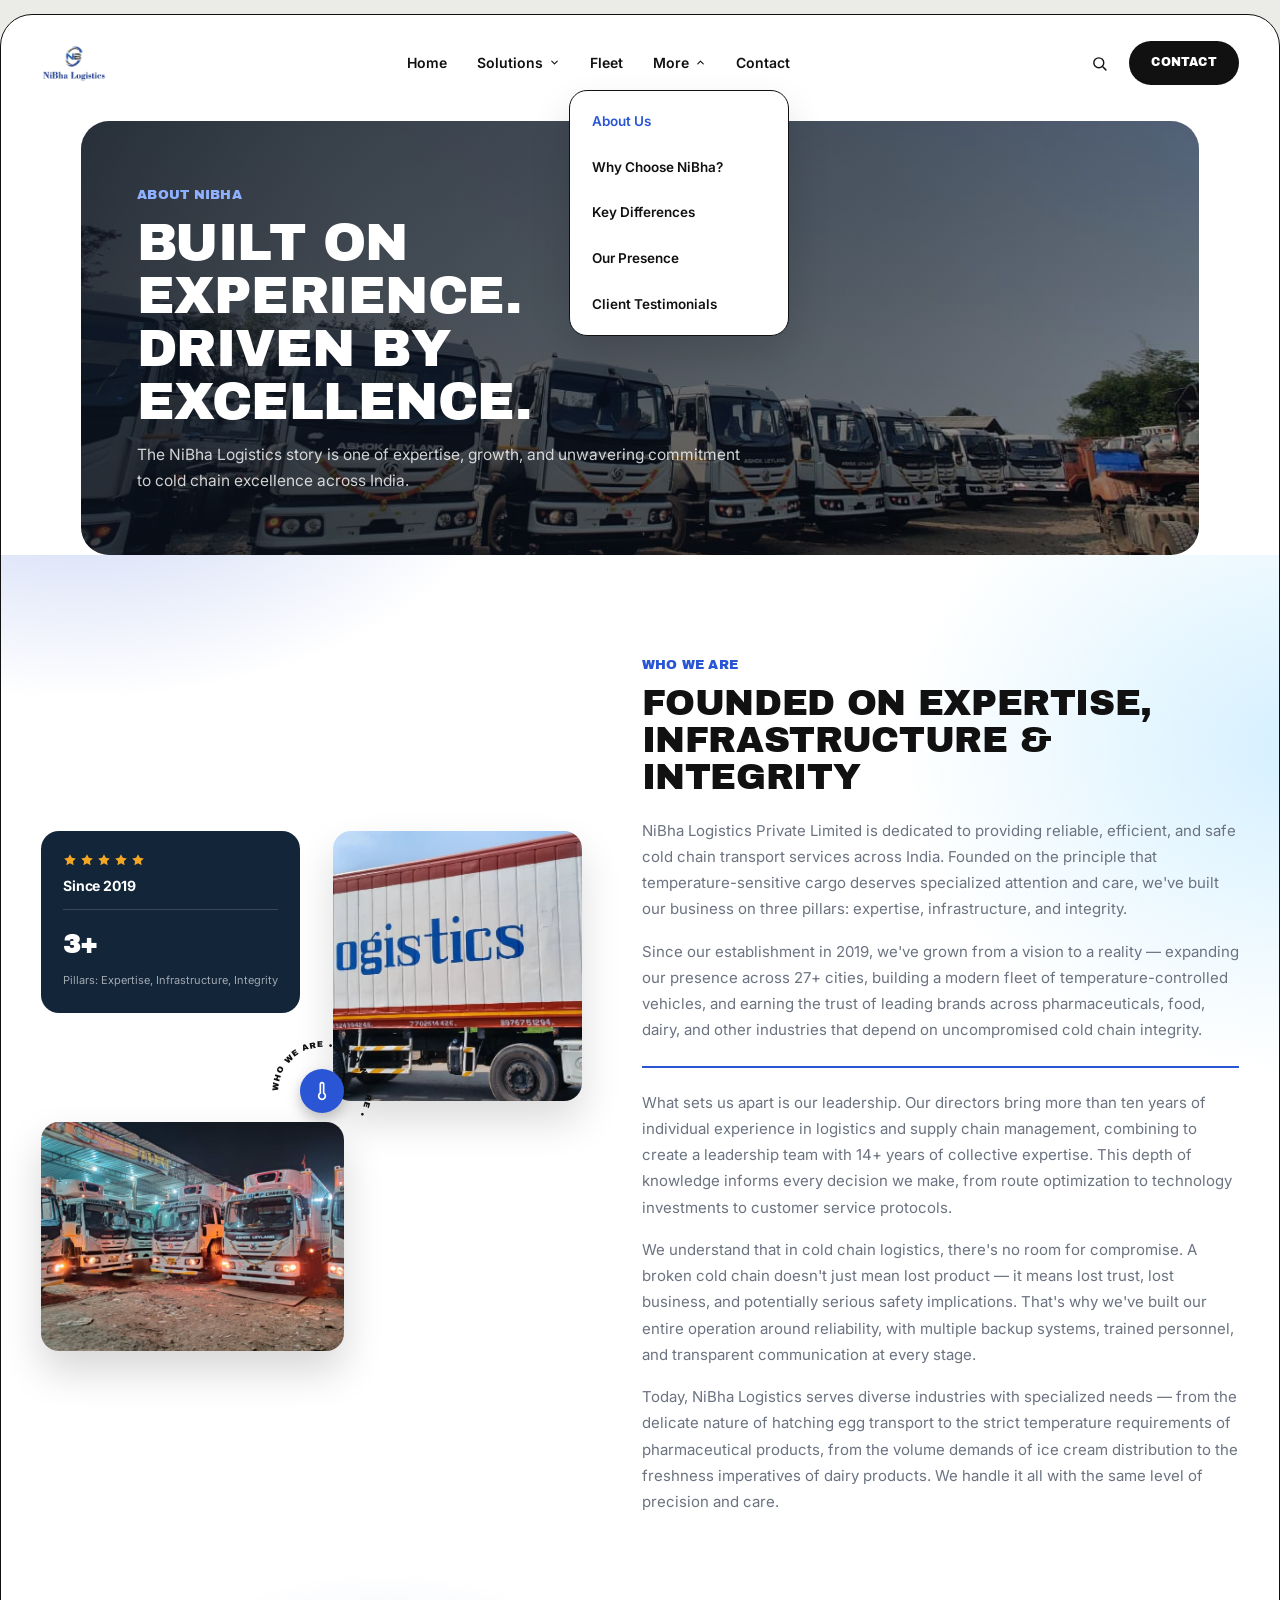
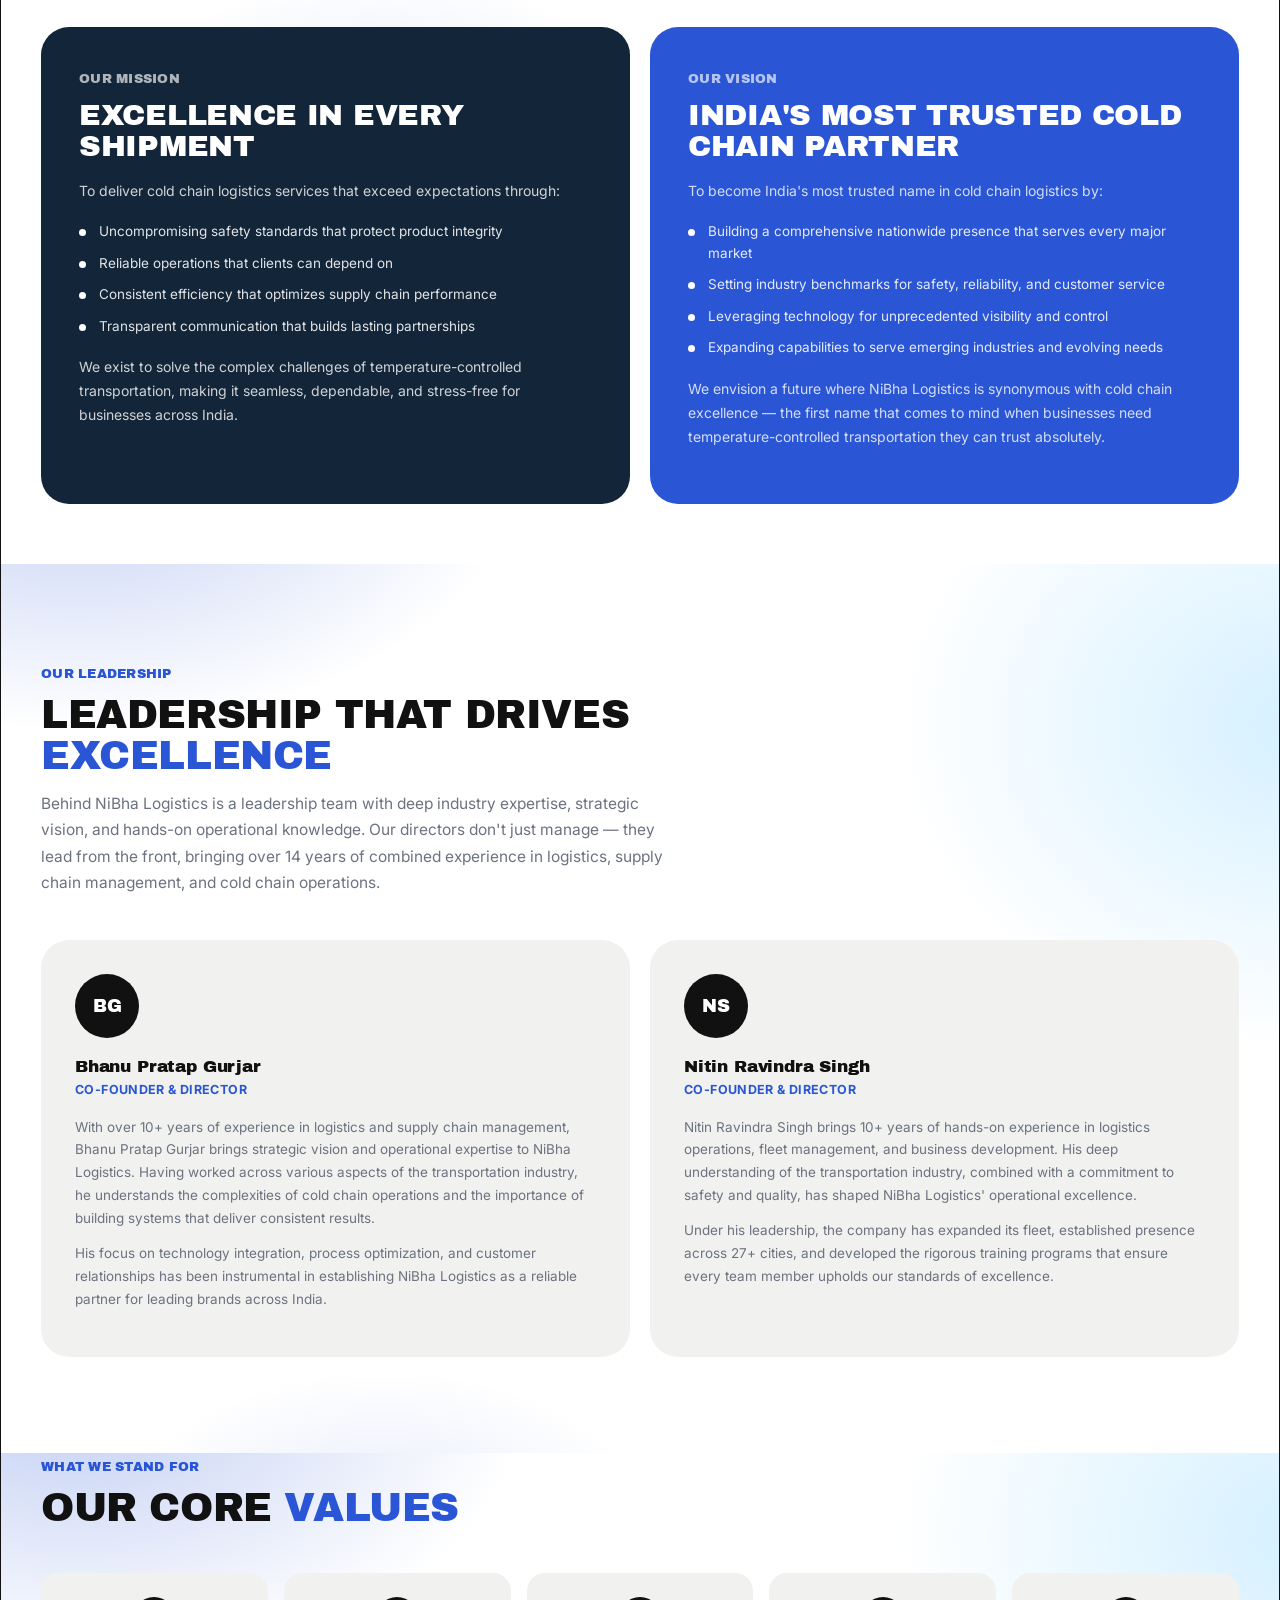
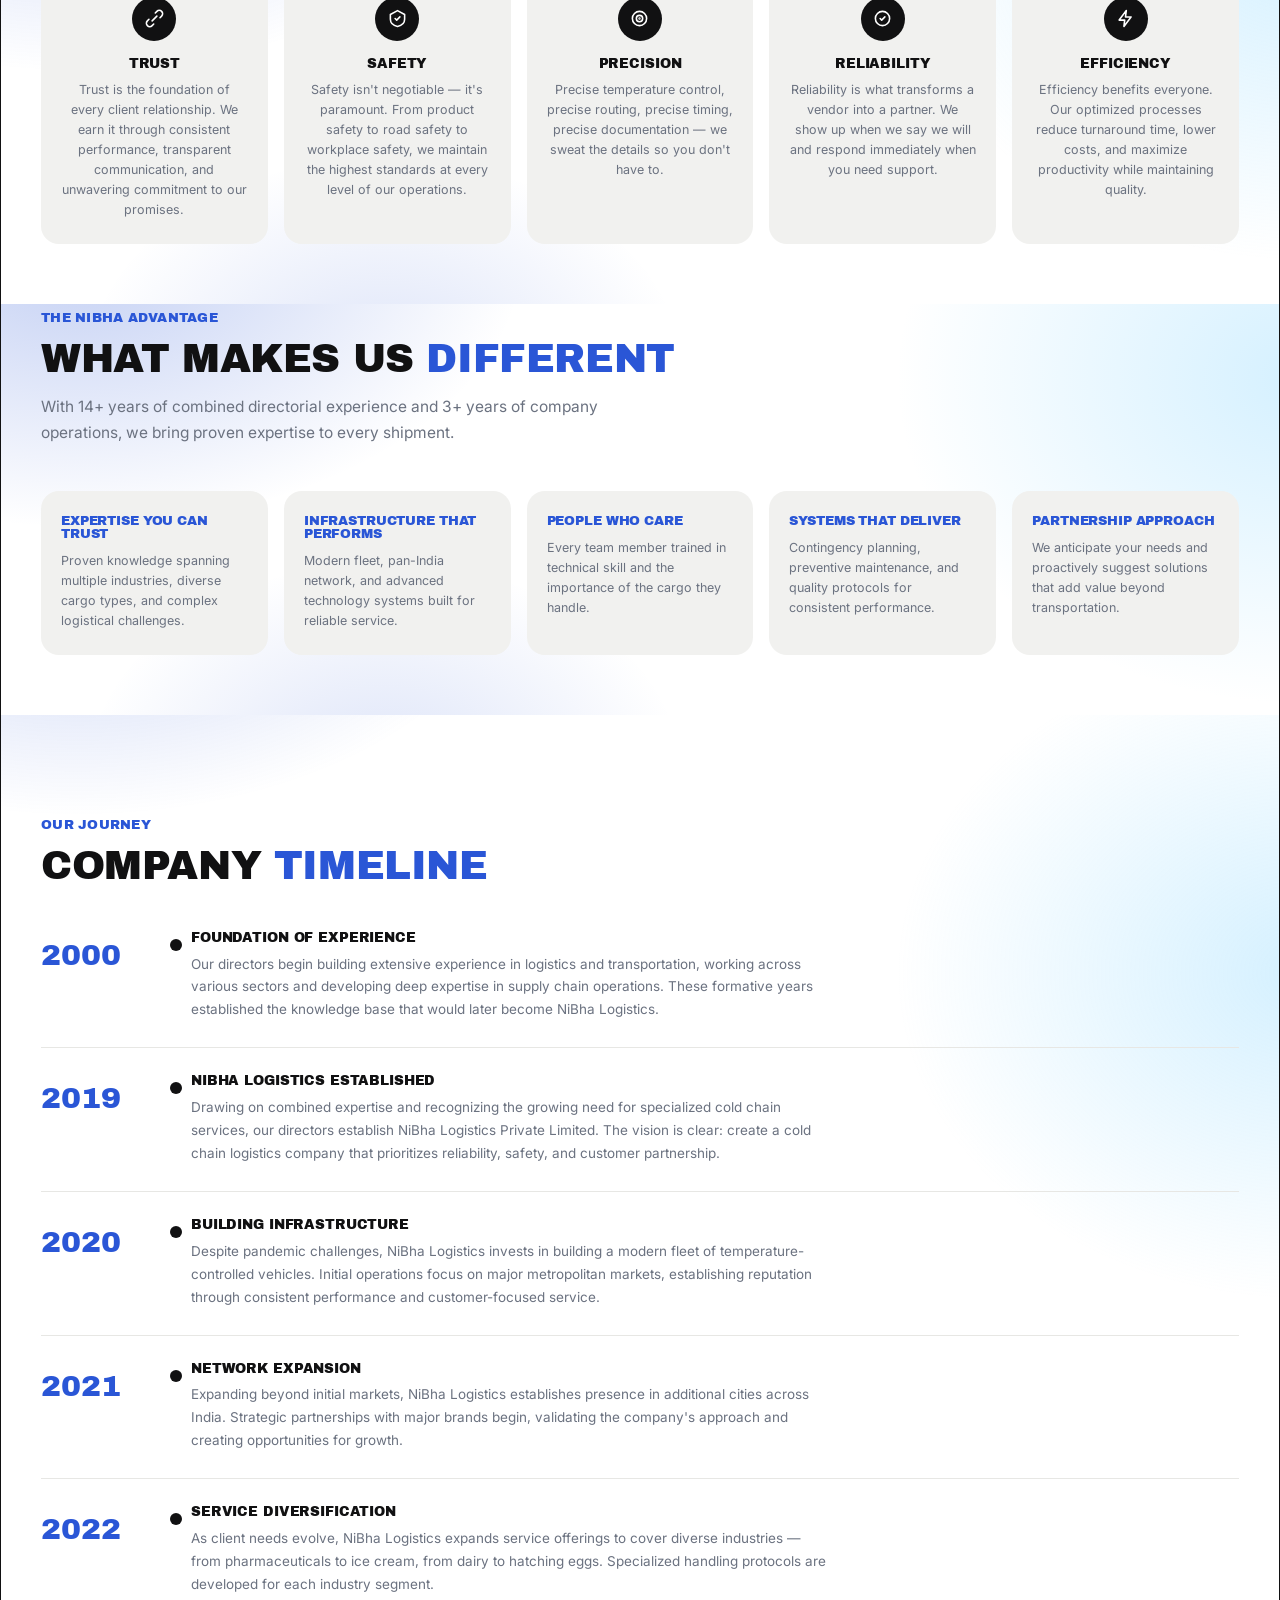
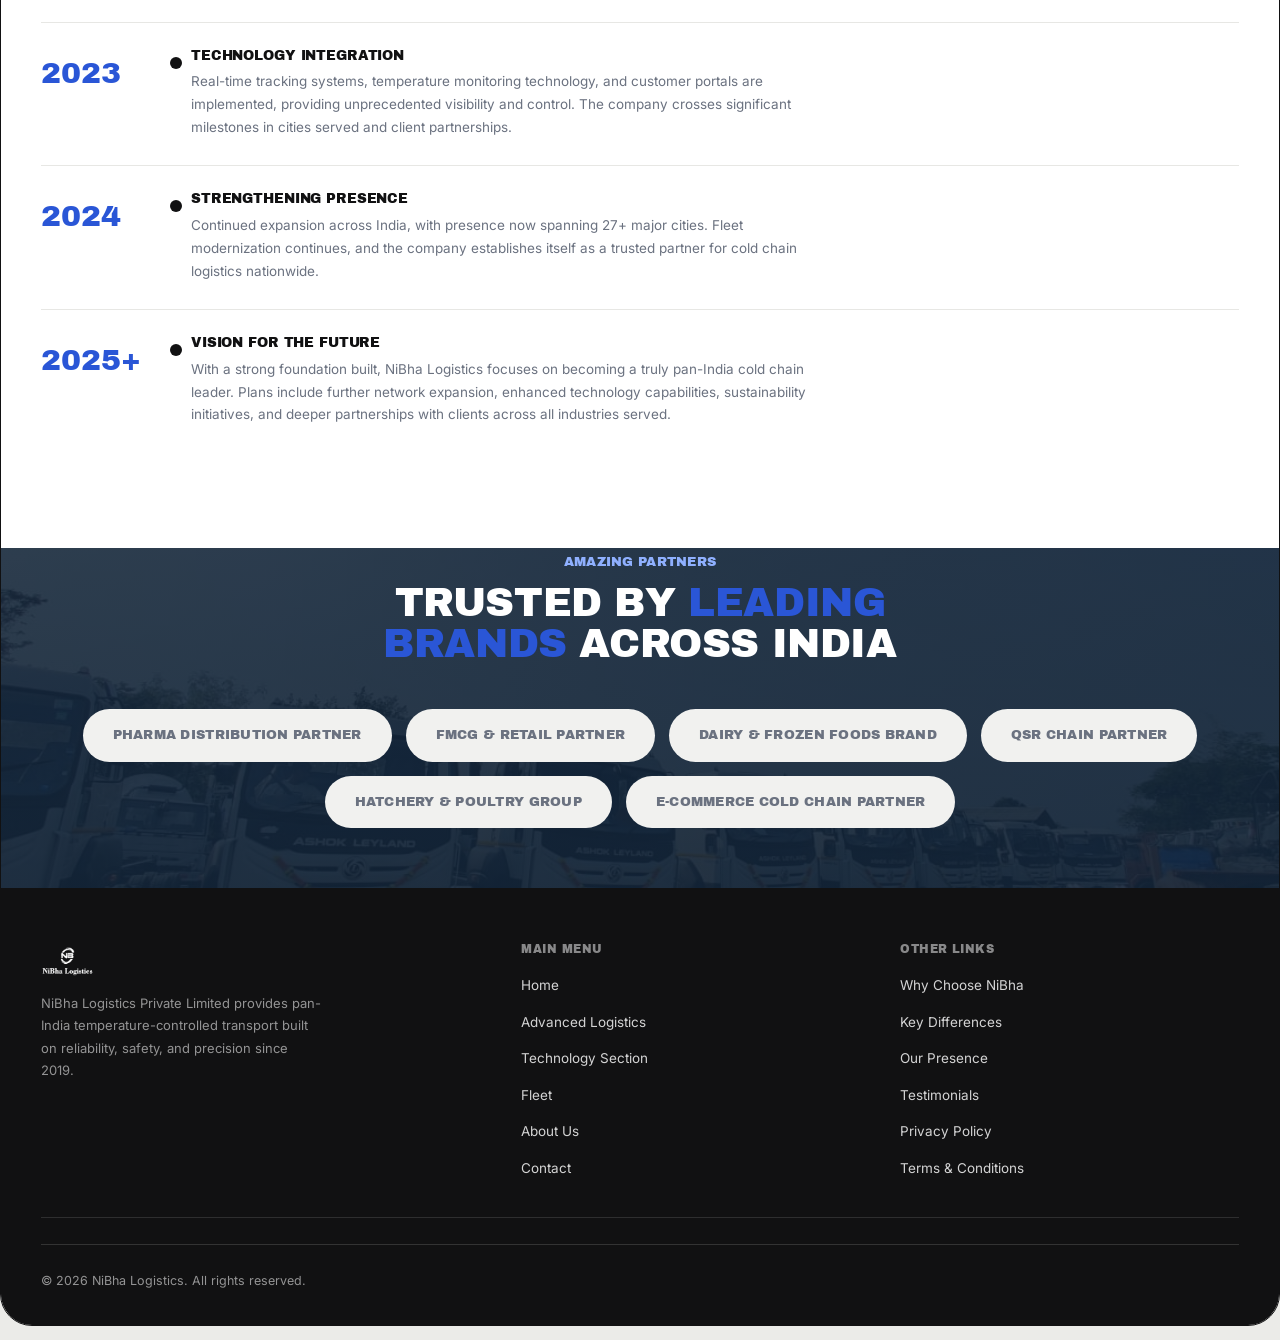
==== commit 4cab13d3: "Implement client's second round of feedback (PDF change list) - Nav: logo-only + bigger (dropped "Ni" ====
--- a/about.html
+++ b/about.html
@@ -19,12 +19,17 @@
   <div class="nav-inner">
     <a href="index.html" class="brand" aria-label="NiBha Logistics home">
       <img src="assets/img/logo.webp" alt="NiBha Logistics">
-      <span>NiBha</span>
     </a>
     <nav class="primary" aria-label="Primary">
       <ul>
         <li><a href="index.html" class="nav-link">Home</a></li>
-        <li><a href="solutions.html" class="nav-link">Solutions</a></li>
+        <li class="nav-dropdown">
+          <button type="button" aria-haspopup="true" aria-expanded="false">Solutions<svg viewBox="0 0 24 24" fill="none" stroke="currentColor" stroke-width="2.4" stroke-linecap="round" stroke-linejoin="round"><polyline points="6 9 12 15 18 9"/></svg></button>
+          <div class="nav-dropdown-panel">
+            <a href="advanced-logistics.html">Advanced Logistics</a>
+            <a href="technology-section.html">Technology Section</a>
+          </div>
+        </li>
         <li><a href="fleet.html" class="nav-link">Fleet</a></li>
         <li class="nav-dropdown open">
           <button type="button" aria-haspopup="true" aria-expanded="true">More<svg viewBox="0 0 24 24" fill="none" stroke="currentColor" stroke-width="2.4" stroke-linecap="round" stroke-linejoin="round"><polyline points="6 9 12 15 18 9"/></svg></button>
@@ -36,7 +41,6 @@
             <a href="testimonials.html">Client Testimonials</a>
           </div>
         </li>
-        <li><a href="careers.html" class="nav-link">Careers</a></li>
         <li><a href="contact.html" class="nav-link">Contact</a></li>
       </ul>
     </nav>
@@ -51,7 +55,9 @@
   <div class="mobile-menu" id="mobileMenu">
     <ul>
       <li><a href="index.html">Home</a></li>
-      <li><a href="solutions.html">Solutions</a></li>
+      <li><span class="more-label">Solutions</span></li>
+      <li><a href="advanced-logistics.html">Advanced Logistics</a></li>
+      <li><a href="technology-section.html">Technology Section</a></li>
       <li><a href="fleet.html">Fleet</a></li>
       <li><span class="more-label">More</span></li>
       <li><a href="about.html">About Us</a></li>
@@ -59,7 +65,6 @@
       <li><a href="key-differences.html">Key Differences</a></li>
       <li><a href="our-presence.html">Our Presence</a></li>
       <li><a href="testimonials.html">Client Testimonials</a></li>
-      <li><a href="careers.html">Careers</a></li>
       <li><a href="contact.html">Contact</a></li>
     </ul>
     <a href="contact.html" class="btn btn-black">Get In Touch</a>
@@ -333,41 +338,38 @@
 
 <!-- ============================================================ FOOTER ============================================================ -->
 <footer class="site-footer">
-  <div class="footer-top">
+  <div class="footer-3col">
     <div>
-      <div class="footer-brand">
+      <div class="f-brand">
         <img src="assets/img/logo.webp" alt="NiBha Logistics">
-        <span>NiBha</span>
-      </div>
-      <p class="footer-tag">Pan-India temperature-controlled transport built on reliability, safety, and precision since 2019.</p>
-    </div>
-    <div class="recent-project">
-      <img src="assets/img/truck-2.jpeg" alt="Pharma cold chain rollout" loading="lazy">
-      <div>
-        <div class="rp-label">Recent Case Study</div>
-        <strong>Cold Chain Integrity At &minus;18&deg;C</strong>
-        <ul>
-          <li>Route: Multi-city pharma distribution</li>
-          <li>Result: Zero temperature deviation events</li>
-          <li>Outcome: Consistent on-time delivery</li>
-        </ul>
-      </div>
-    </div>
-  </div>
-  <nav class="footer-nav-list" aria-label="Footer">
-    <a href="index.html" class="footer-nav-item"><span>Home</span><svg viewBox="0 0 24 24" fill="none" stroke="currentColor" stroke-width="2.4" stroke-linecap="round" stroke-linejoin="round"><line x1="5" y1="12" x2="19" y2="12"/><polyline points="12 5 19 12 12 19"/></svg></a>
-    <a href="about.html" class="footer-nav-item active"><span>About Us</span><svg viewBox="0 0 24 24" fill="none" stroke="currentColor" stroke-width="2.4" stroke-linecap="round" stroke-linejoin="round"><line x1="5" y1="12" x2="19" y2="12"/><polyline points="12 5 19 12 12 19"/></svg></a>
-    <a href="solutions.html" class="footer-nav-item"><span>Solutions</span><svg viewBox="0 0 24 24" fill="none" stroke="currentColor" stroke-width="2.4" stroke-linecap="round" stroke-linejoin="round"><line x1="5" y1="12" x2="19" y2="12"/><polyline points="12 5 19 12 12 19"/></svg></a>
-    <a href="fleet.html" class="footer-nav-item"><span>Fleet</span><svg viewBox="0 0 24 24" fill="none" stroke="currentColor" stroke-width="2.4" stroke-linecap="round" stroke-linejoin="round"><line x1="5" y1="12" x2="19" y2="12"/><polyline points="12 5 19 12 12 19"/></svg></a>
-    <a href="careers.html" class="footer-nav-item"><span>Careers</span><svg viewBox="0 0 24 24" fill="none" stroke="currentColor" stroke-width="2.4" stroke-linecap="round" stroke-linejoin="round"><line x1="5" y1="12" x2="19" y2="12"/><polyline points="12 5 19 12 12 19"/></svg></a>
-    <a href="contact.html" class="footer-nav-item"><span>Contact</span><svg viewBox="0 0 24 24" fill="none" stroke="currentColor" stroke-width="2.4" stroke-linecap="round" stroke-linejoin="round"><line x1="5" y1="12" x2="19" y2="12"/><polyline points="12 5 19 12 12 19"/></svg></a>
-  </nav>
+      </div>
+      <p class="f-blurb">NiBha Logistics Private Limited provides pan-India temperature-controlled transport built on reliability, safety, and precision since 2019.</p>
+    </div>
+    <div>
+      <h4>Main Menu</h4>
+      <ul>
+        <li><a href="index.html">Home</a></li>
+        <li><a href="advanced-logistics.html">Advanced Logistics</a></li>
+        <li><a href="technology-section.html">Technology Section</a></li>
+        <li><a href="fleet.html">Fleet</a></li>
+        <li><a href="about.html">About Us</a></li>
+        <li><a href="contact.html">Contact</a></li>
+      </ul>
+    </div>
+    <div>
+      <h4>Other Links</h4>
+      <ul>
+        <li><a href="why-choose-nibha.html">Why Choose NiBha</a></li>
+        <li><a href="key-differences.html">Key Differences</a></li>
+        <li><a href="our-presence.html">Our Presence</a></li>
+        <li><a href="testimonials.html">Testimonials</a></li>
+        <li><a href="#">Privacy Policy</a></li>
+        <li><a href="#">Terms &amp; Conditions</a></li>
+      </ul>
+    </div>
+  </div>
   <div class="footer-bottom">
     <span>&copy; 2026 NiBha Logistics. All rights reserved.</span>
-    <div>
-      <a href="#">Privacy Policy</a>
-      <a href="#">Terms &amp; Conditions</a>
-    </div>
   </div>
 </footer>
 
--- a/assets/css/style.css
+++ b/assets/css/style.css
@@ -65,7 +65,7 @@
 header.site-nav{padding:26px 40px 0}
 .nav-inner{display:flex;align-items:center;justify-content:space-between;gap:20px}
 .brand{display:flex;align-items:center;gap:8px}
-.brand img{height:26px;width:auto}
+.brand img{height:42px;width:auto}
 .brand span{font-family:'Archivo Black',sans-serif;font-size:14px;text-transform:uppercase;letter-spacing:.02em}
 nav.primary ul{display:flex;align-items:center;gap:30px}
 .nav-link{font-size:14px;font-weight:600;color:var(--ink)}
@@ -653,6 +653,68 @@
 .navy-band .stats-strip strong{color:var(--frost)}
 .navy-band .stats-strip span{color:rgba(255,255,255,.62)}
 
+/* ================= FLEET VEHICLE CARDS (interactive, hover + click modal) ================= */
+.fleet-cards-grid{display:grid;grid-template-columns:repeat(3,1fr);gap:18px}
+.fleet-vcard{position:relative;border-radius:var(--radius-lg);overflow:hidden;cursor:pointer;background:var(--panel-light);transition:transform .25s ease;border:none;text-align:left;width:100%;padding:0;font:inherit;color:inherit}
+.fleet-vcard:hover{transform:translateY(-4px)}
+.fleet-vcard .fv-media{position:relative;height:190px;overflow:hidden}
+.fleet-vcard .fv-media img{width:100%;height:100%;object-fit:cover;transition:transform .5s ease}
+.fleet-vcard:hover .fv-media img{transform:scale(1.08)}
+.fleet-vcard .fv-view{position:absolute;top:14px;right:14px;width:36px;height:36px;border-radius:50%;background:rgba(255,255,255,.94);display:flex;align-items:center;justify-content:center;z-index:2}
+.fleet-vcard .fv-view svg{width:15px;height:15px;color:var(--ink)}
+.fleet-vcard .fv-body{padding:20px}
+.fleet-vcard .fv-body strong{display:block;font-family:'Archivo Black',sans-serif;font-size:16px;text-transform:uppercase;margin-bottom:4px}
+.fleet-vcard .fv-body span{font-size:12.5px;color:var(--muted)}
+.fleet-vcard .fv-hover{position:absolute;inset:0;background:rgba(19,37,57,.95);color:#fff;padding:22px;opacity:0;visibility:hidden;transition:opacity .3s ease,visibility .3s ease;display:flex;flex-direction:column;justify-content:center;z-index:1}
+.fleet-vcard:hover .fv-hover,.fleet-vcard:focus-visible .fv-hover{opacity:1;visibility:visible}
+.fleet-vcard .fv-hover h4{font-family:'Archivo Black',sans-serif;font-size:16px;text-transform:uppercase;margin-bottom:4px;color:#fff}
+.fleet-vcard .fv-hover .fv-dim{font-size:12px;color:#8FB0FF;margin-bottom:14px}
+.fleet-vcard .fv-hover .fv-ideal-label{font-family:'Archivo Black',sans-serif;font-size:10.5px;text-transform:uppercase;color:rgba(255,255,255,.55);margin-bottom:8px;letter-spacing:.04em}
+.fleet-vcard .fv-hover ul{display:flex;flex-wrap:wrap;gap:6px}
+.fleet-vcard .fv-hover li{font-size:11px;background:rgba(255,255,255,.1);padding:5px 10px;border-radius:9999px}
+@media (max-width:900px){.fleet-cards-grid{grid-template-columns:1fr 1fr}}
+@media (max-width:560px){.fleet-cards-grid{grid-template-columns:1fr}}
+
+/* ================= FLEET MODAL ================= */
+.fleet-modal{position:fixed;inset:0;z-index:200;display:none;align-items:center;justify-content:center;padding:20px}
+.fleet-modal.is-open{display:flex}
+.fleet-modal .fm-backdrop{position:absolute;inset:0;background:rgba(9,15,25,.72)}
+.fleet-modal .fm-panel{position:relative;z-index:1;background:#fff;border-radius:var(--radius-lg);max-width:920px;width:100%;max-height:88vh;overflow-y:auto;padding:40px}
+.fleet-modal .fm-close{position:absolute;top:18px;right:18px;width:40px;height:40px;border-radius:50%;background:var(--panel-light);display:flex;align-items:center;justify-content:center;z-index:2}
+.fleet-modal .fm-close svg{width:16px;height:16px}
+.fm-head strong{display:block;font-family:'Archivo Black',sans-serif;font-size:22px;text-transform:uppercase}
+.fm-head span{font-size:13px;color:var(--muted)}
+.fm-section-label{font-family:'Archivo Black',sans-serif;font-size:11px;text-transform:uppercase;color:var(--accent);margin:26px 0 12px;letter-spacing:.03em}
+.fm-gallery{display:grid;grid-template-columns:repeat(3,1fr);gap:10px}
+.fm-gallery figure{margin:0;border-radius:12px;overflow:hidden}
+.fm-gallery img{width:100%;height:120px;object-fit:cover;display:block}
+.fm-gallery figcaption{font-size:10.5px;color:var(--muted);padding:6px 2px 0}
+.fm-spec-table{width:100%;border-collapse:collapse;margin-top:4px}
+.fm-spec-table td{padding:11px 0;border-bottom:1px solid var(--line);font-size:13.5px}
+.fm-spec-table td:first-child{color:var(--muted);width:42%}
+.fm-spec-table td:last-child{font-weight:700}
+.fm-cta{display:flex;gap:12px;margin-top:26px;flex-wrap:wrap}
+@media (max-width:640px){.fleet-modal .fm-panel{padding:26px 20px}.fm-gallery{grid-template-columns:1fr 1fr}}
+
+/* ================= FOOTER (3-column) ================= */
+.footer-3col{display:grid;grid-template-columns:1.3fr 1fr 1fr;gap:40px;padding-bottom:36px;border-bottom:1px solid rgba(255,255,255,.12);margin-bottom:26px}
+.footer-3col .f-brand{display:flex;align-items:center;gap:8px;margin-bottom:14px}
+.footer-3col .f-brand img{height:34px;filter:brightness(0) invert(1)}
+.footer-3col .f-blurb{font-size:13px;color:rgba(255,255,255,.55);line-height:1.7;max-width:280px}
+.footer-3col h4{font-family:'Archivo Black',sans-serif;font-size:11.5px;text-transform:uppercase;color:rgba(255,255,255,.5);margin-bottom:16px;letter-spacing:.04em}
+.footer-3col ul{display:flex;flex-direction:column;gap:11px}
+.footer-3col a{font-size:13.5px;color:rgba(255,255,255,.82)}
+.footer-3col a:hover{color:#fff}
+@media (max-width:760px){.footer-3col{grid-template-columns:1fr;gap:28px}}
+
+/* ================= PARTNERS SLIDER (image/logo tiles) ================= */
+.partners-slider{display:flex;gap:16px;overflow-x:auto;padding:4px 4px 14px;scroll-snap-type:x mandatory;-webkit-overflow-scrolling:touch}
+.partners-slider::-webkit-scrollbar{height:6px}
+.partners-slider::-webkit-scrollbar-thumb{background:rgba(255,255,255,.2);border-radius:3px}
+.partner-tile{flex:0 0 210px;height:104px;border-radius:var(--radius-md);background:rgba(255,255,255,.06);border:1px solid rgba(255,255,255,.14);display:flex;align-items:center;justify-content:center;scroll-snap-align:start;transition:background-color .2s ease}
+.partner-tile:hover{background:rgba(255,255,255,.11)}
+.partner-tile span{font-family:'Archivo Black',sans-serif;font-size:12.5px;text-transform:uppercase;color:rgba(255,255,255,.72);text-align:center;padding:0 16px;line-height:1.4}
+
 /* ================= TESTIMONIALS GRID (dedicated page) ================= */
 .testimonials-page-grid{display:grid;grid-template-columns:repeat(3,1fr);gap:20px}
 .testimonials-page-grid .testi-card{flex:none}
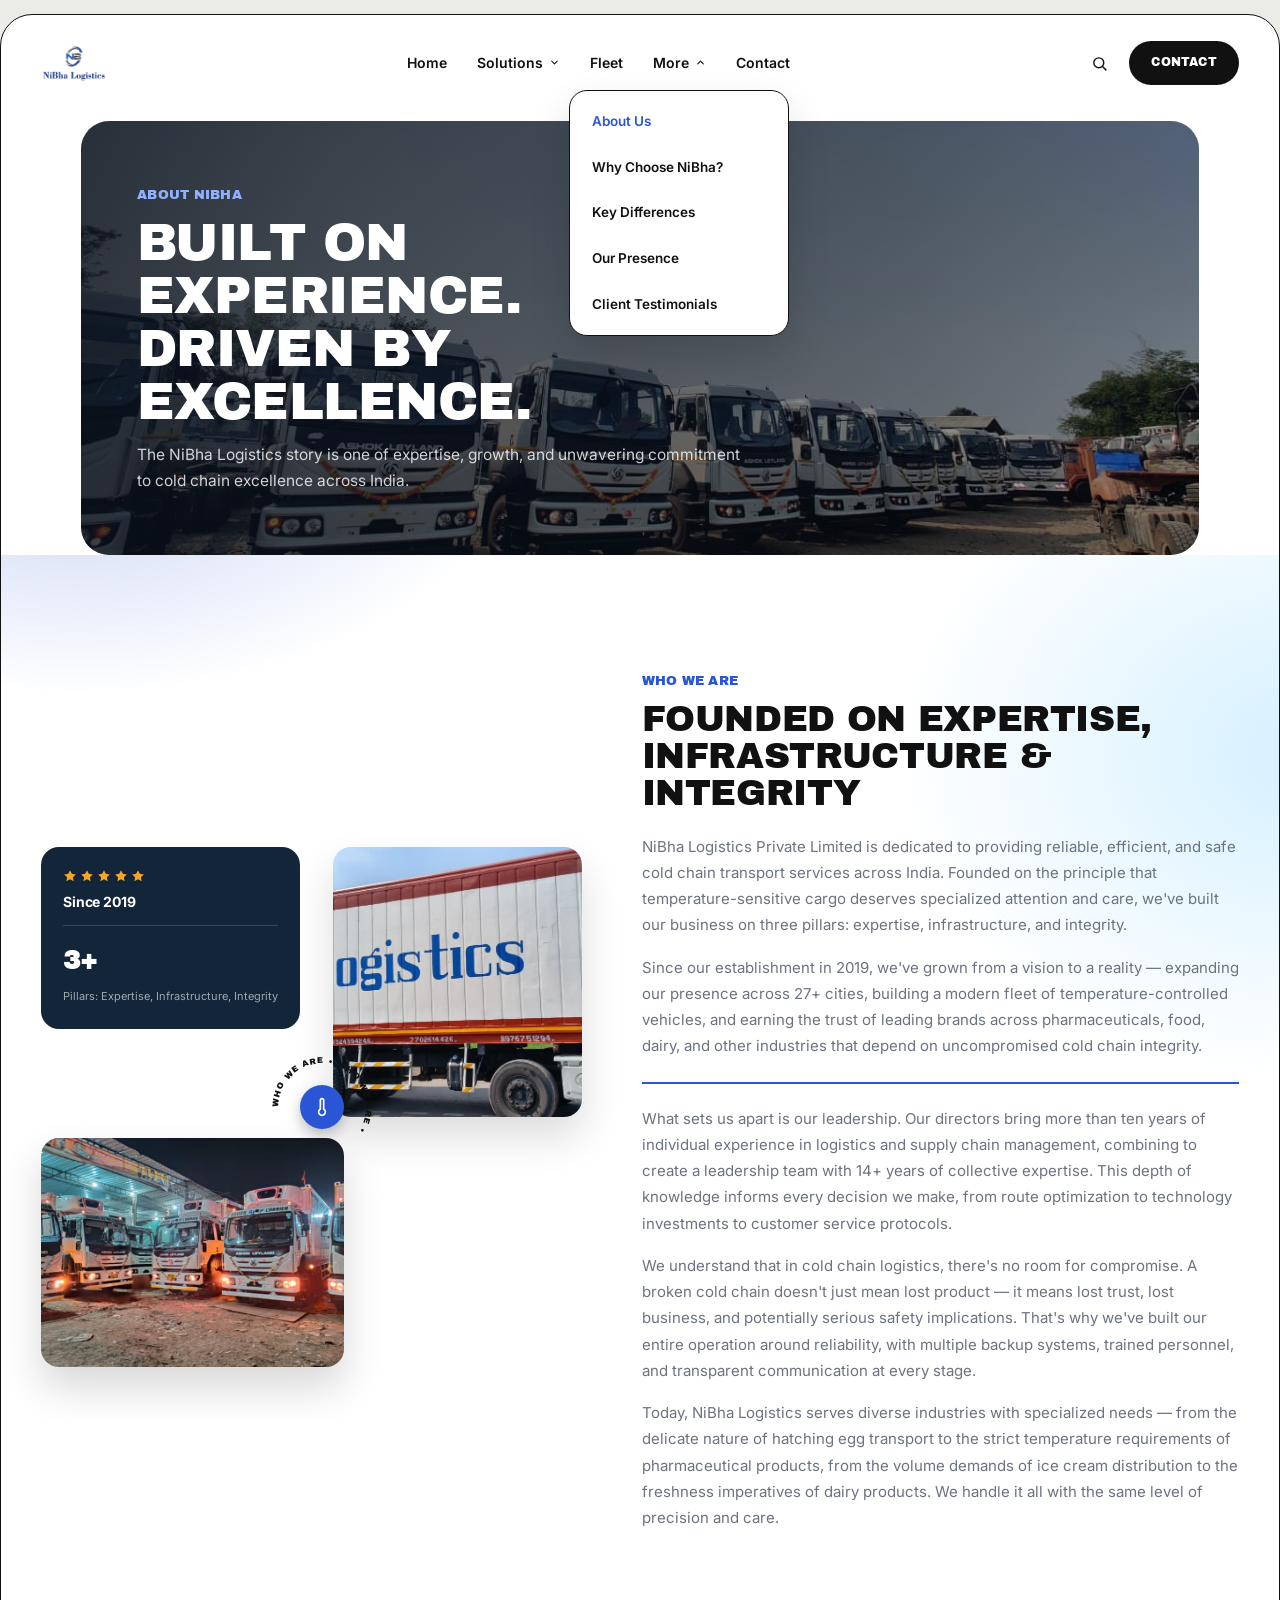
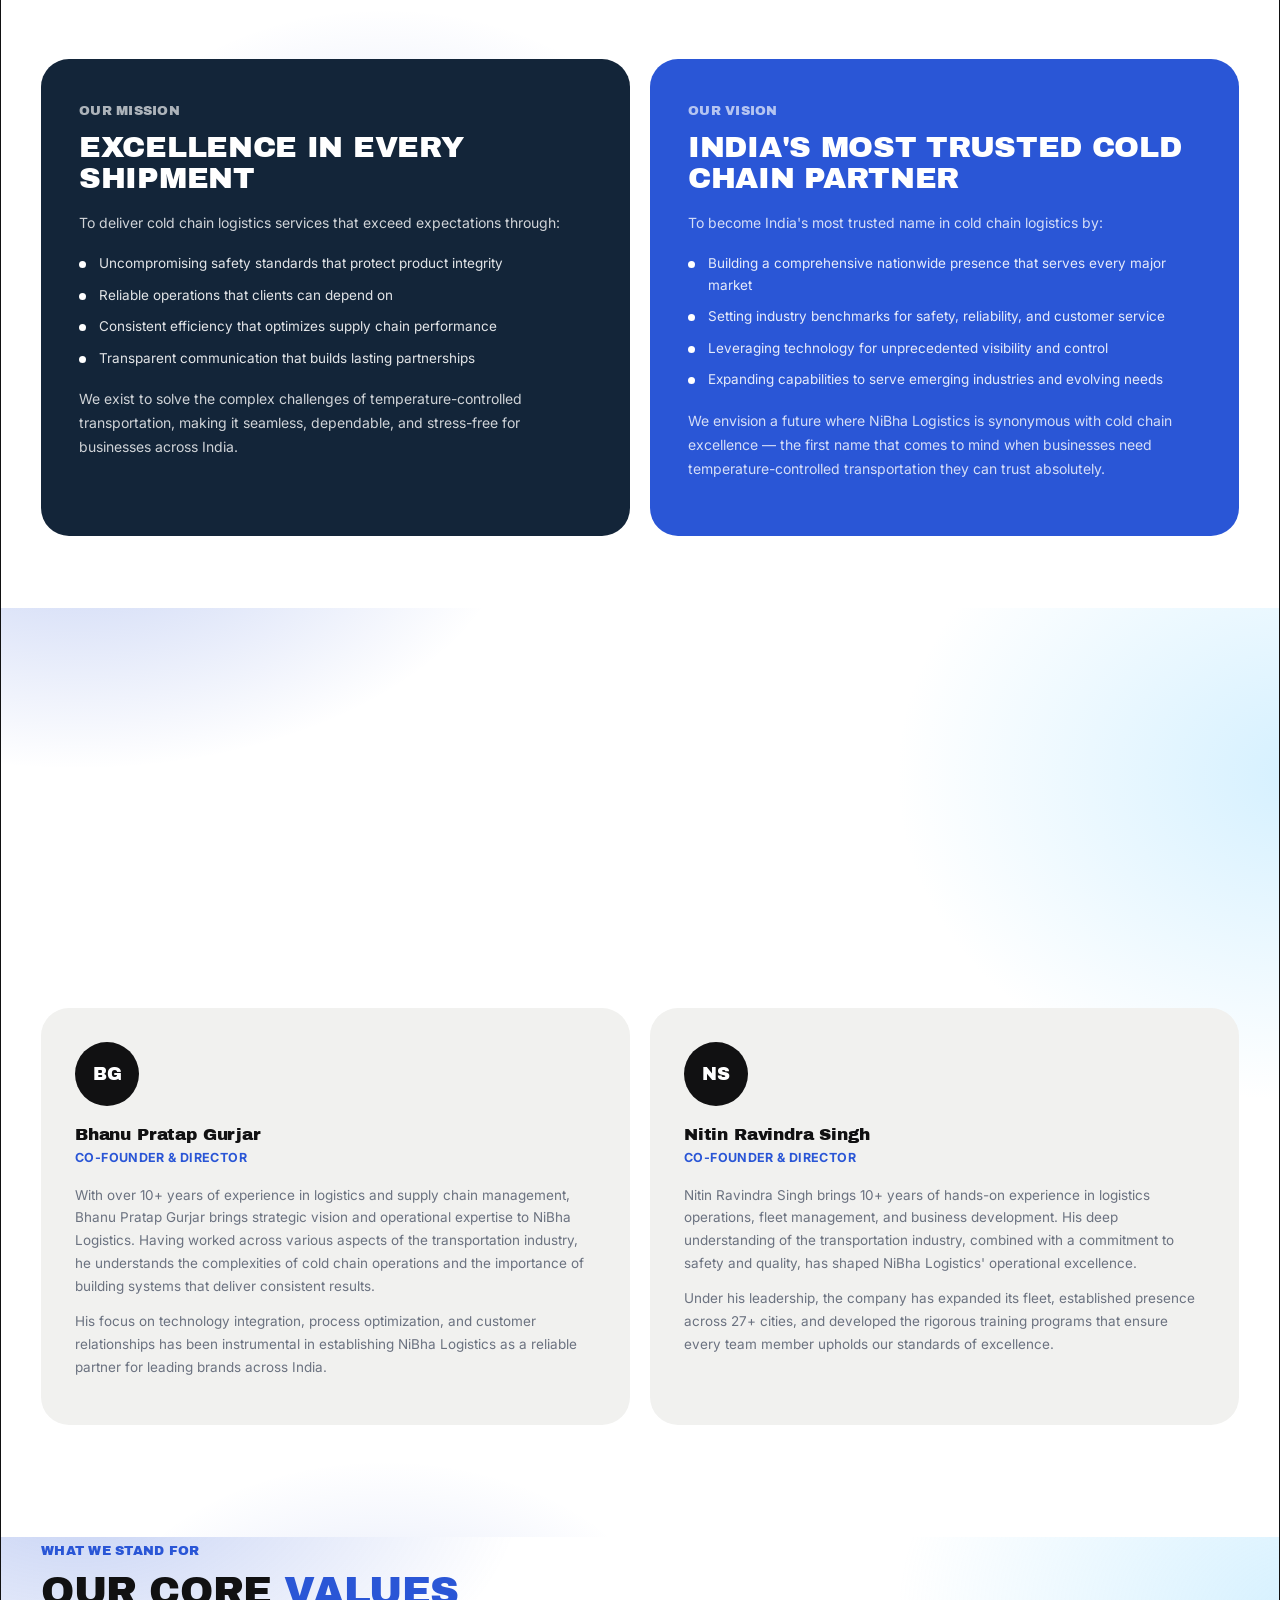
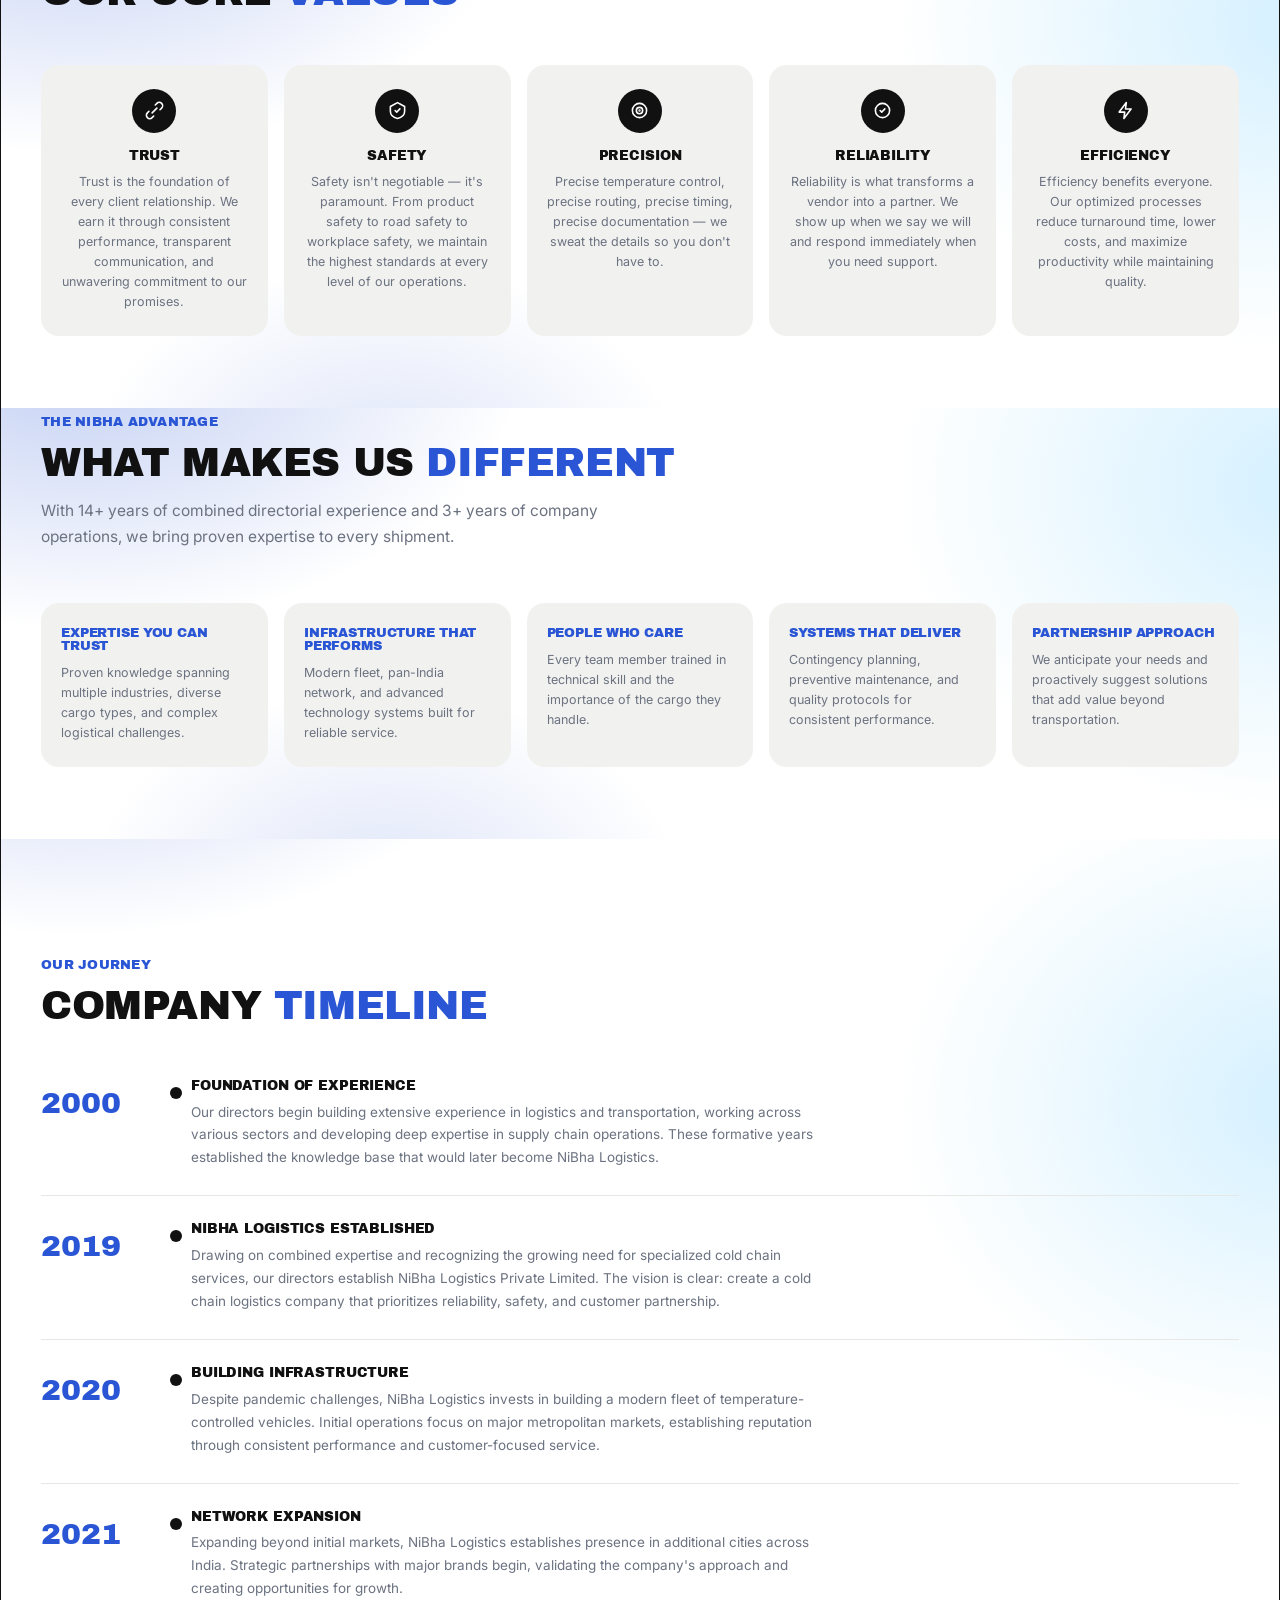
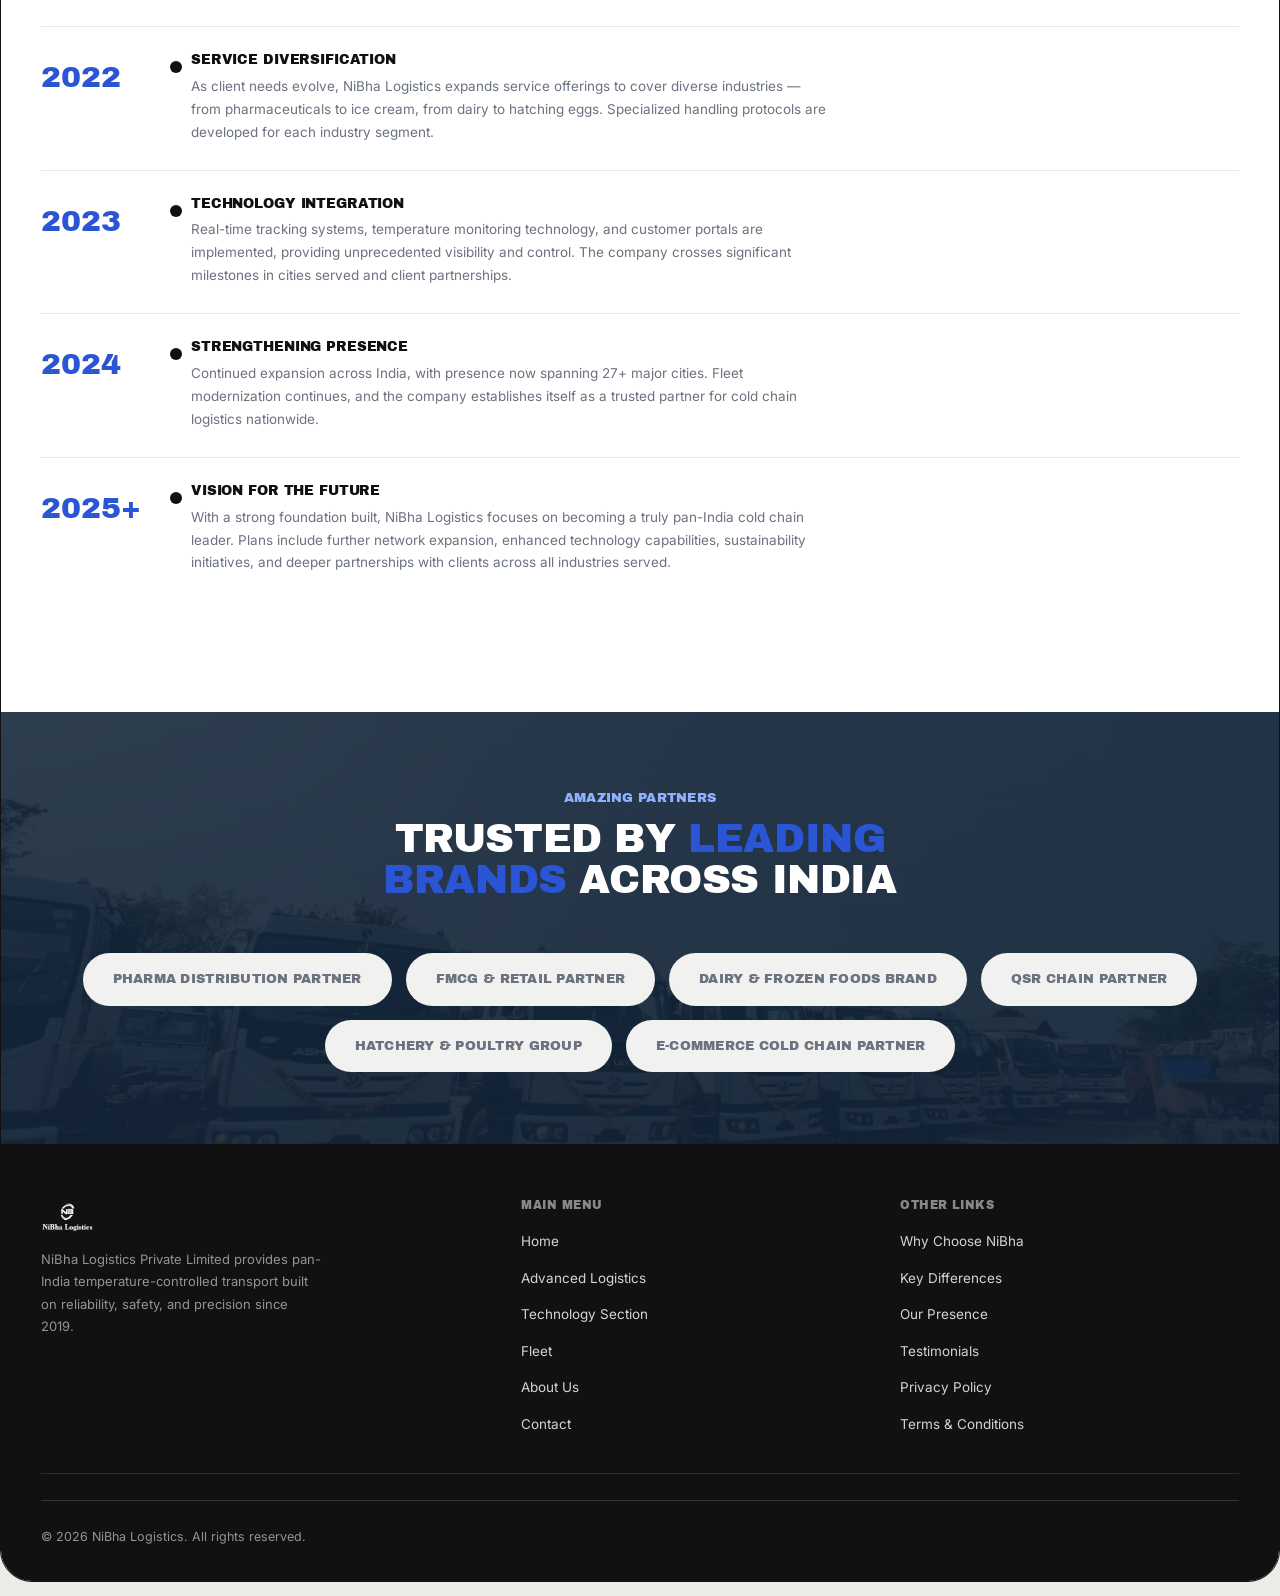
==== commit 27e94e4e: "Improve section spacing rhythm across the whole site Base scale up: .py 96->112px, .py-sm 60->72px, " ====
--- a/about.html
+++ b/about.html
@@ -321,7 +321,7 @@
 </section>
 
 <!-- ============================================================ PARTNERS ============================================================ -->
-<section class="py-sm navy-band" style="padding-top:0;background-image:linear-gradient(rgba(19,37,57,.87),rgba(19,37,57,.91)),url('assets/img/truck-2.jpeg');background-size:cover;background-position:center">
+<section class="py-sm navy-band" style="background-image:linear-gradient(rgba(19,37,57,.87),rgba(19,37,57,.91)),url('assets/img/truck-2.jpeg');background-size:cover;background-position:center">
   <div class="section-head center reveal">
     <span class="eyebrow" style="justify-content:center">Amazing Partners</span>
     <h2>Trusted By <span class="hl">Leading Brands</span> Across India</h2>
--- a/assets/css/style.css
+++ b/assets/css/style.css
@@ -165,10 +165,10 @@
 }
 
 /* ================= generic ================= */
-.py{padding:96px 40px}
-.py-sm{padding:60px 40px}
-@media (max-width:760px){.py{padding:56px 18px}.py-sm{padding:40px 18px}}
-.section-head{max-width:640px;margin-bottom:44px}
+.py{padding:112px 40px}
+.py-sm{padding:72px 40px}
+@media (max-width:760px){.py{padding:64px 18px}.py-sm{padding:48px 18px}}
+.section-head{max-width:640px;margin-bottom:52px}
 .section-head.center{max-width:640px;margin-left:auto;margin-right:auto;text-align:center}
 .section-head h2{font-size:clamp(26px,3.4vw,40px)}
 .section-head h2 .hl{color:var(--accent)}
@@ -257,13 +257,19 @@
 @media (max-width:980px){.network-grid{grid-template-columns:1fr;gap:36px}.network-map{min-height:320px}}
 
 /* ================= PRESENCE REGION LISTS (About/Home) ================= */
-.presence-regions{display:grid;grid-template-columns:repeat(5,1fr);gap:16px}
-.region-col{background:var(--panel-light);border-radius:var(--radius-md);padding:22px}
-.region-col h4{font-family:'Archivo Black',sans-serif;font-size:13px;color:var(--accent);margin-bottom:14px}
-.region-col ul{display:flex;flex-direction:column;gap:7px}
-.region-col li{font-size:13px;color:var(--muted)}
-@media (max-width:980px){.presence-regions{grid-template-columns:repeat(3,1fr)}}
-@media (max-width:640px){.presence-regions{grid-template-columns:1fr 1fr}}
+.coverage-grid{display:grid;grid-template-columns:repeat(3,1fr);gap:18px;max-width:1180px;margin:0 auto}
+.coverage-card{background:rgba(255,255,255,.07);border:1px solid rgba(255,255,255,.16);backdrop-filter:blur(8px);-webkit-backdrop-filter:blur(8px);border-radius:var(--radius-md);padding:26px;transition:border-color .25s ease,background-color .25s ease}
+.coverage-card:hover{background:rgba(255,255,255,.1);border-color:rgba(143,216,255,.45)}
+.cov-head{display:flex;align-items:center;justify-content:space-between;gap:12px;margin-bottom:18px;padding-bottom:16px;border-bottom:1px solid rgba(255,255,255,.16)}
+.cov-region{display:flex;align-items:center;gap:10px;font-family:'Archivo Black',sans-serif;font-size:16px;letter-spacing:.02em;text-transform:uppercase;color:#fff}
+.cov-region svg{width:17px;height:17px;color:#8FD8FF;flex-shrink:0}
+.cov-count{font-size:12px;font-weight:700;white-space:nowrap;color:#8FD8FF;background:rgba(143,216,255,.14);border:1px solid rgba(143,216,255,.3);padding:4px 12px;border-radius:999px}
+.cov-cities{display:flex;flex-wrap:wrap;gap:9px}
+.cov-cities span{display:inline-flex;align-items:center;gap:8px;padding:9px 15px;border-radius:999px;background:rgba(255,255,255,.1);font-size:13.5px;font-weight:600;color:#fff;transition:background-color .2s ease}
+.cov-cities span::before{content:'';width:5px;height:5px;border-radius:50%;background:#8FD8FF;flex-shrink:0}
+.cov-cities span:hover{background:var(--accent)}
+@media (max-width:980px){.coverage-grid{grid-template-columns:1fr 1fr}}
+@media (max-width:640px){.coverage-grid{grid-template-columns:1fr}.coverage-card{padding:20px}}
 
 /* ================= PARTNERS STRIP ================= */
 .partners-strip{display:flex;flex-wrap:wrap;gap:14px;justify-content:center}
@@ -566,13 +572,20 @@
 .nav-dropdown-panel a:hover{background:var(--panel-light);color:var(--accent)}
 .mobile-menu .more-label{font-size:11px;text-transform:uppercase;letter-spacing:.06em;color:var(--muted);padding:14px 12px 4px}
 
-/* ================= INDUSTRIES FILMSTRIP (Home) ================= */
-.industries-strip{display:flex;gap:16px;overflow-x:auto;padding:4px 4px 18px;scroll-snap-type:x mandatory;-webkit-overflow-scrolling:touch}
-.industries-strip::-webkit-scrollbar{height:6px}
-.industries-strip::-webkit-scrollbar-thumb{background:var(--line);border-radius:3px}
-.industry-tile{position:relative;flex:0 0 250px;height:320px;border-radius:var(--radius-md);overflow:hidden;scroll-snap-align:start}
-.industry-tile img{position:absolute;inset:0;width:100%;height:100%;object-fit:cover;transition:transform .6s ease}
-.industry-tile:hover img{transform:scale(1.07)}
+/* ================= INDUSTRIES MASONRY (Home) ================= */
+/* items are absolutely positioned by initIndustriesMasonry() in main.js */
+.industries-masonry{position:relative;width:100%}
+.industries-masonry .m-item{position:absolute;top:0;left:0;padding:6px;will-change:transform,width,height}
+.industries-masonry.layout-ready .m-item{transition:transform .6s cubic-bezier(.215,.61,.355,1),width .6s cubic-bezier(.215,.61,.355,1),height .6s cubic-bezier(.215,.61,.355,1)}
+.m-entrance{width:100%;height:100%;opacity:0;transform:translateY(100px);filter:blur(10px);transition:opacity .8s cubic-bezier(.215,.61,.355,1),transform .8s cubic-bezier(.215,.61,.355,1),filter .8s cubic-bezier(.215,.61,.355,1)}
+.industries-masonry.in-view .m-entrance{opacity:1;transform:translateY(0);filter:blur(0)}
+.industry-tile{position:relative;width:100%;height:100%;border-radius:10px;overflow:hidden;box-shadow:0 10px 50px -10px rgba(0,0,0,.2);cursor:pointer;transition:transform .3s cubic-bezier(.25,.46,.45,.94)}
+.industry-tile:hover{transform:scale(.95)}
+.industry-tile img{position:absolute;inset:0;width:100%;height:100%;object-fit:cover}
+@media (prefers-reduced-motion:reduce){
+  .m-entrance{transition:none;opacity:1;transform:none;filter:none}
+  .industries-masonry.layout-ready .m-item{transition:none}
+}
 .industry-tile .tile-scrim{position:absolute;inset:0;background:linear-gradient(180deg,rgba(9,17,29,0) 38%,rgba(9,17,29,.92) 100%)}
 .industry-tile .tile-icon{position:absolute;top:18px;left:18px;z-index:2;width:38px;height:38px;border-radius:50%;background:rgba(255,255,255,.94);display:flex;align-items:center;justify-content:center}
 .industry-tile .tile-icon svg{width:17px;height:17px;color:var(--ink)}
@@ -583,8 +596,14 @@
 .industries-scroll-hint{font-size:12px;color:var(--muted);display:flex;align-items:center;gap:8px;margin-top:-6px;margin-bottom:22px}
 .industries-scroll-hint svg{width:14px;height:14px}
 
+/* ================= ROTATING EARTH (Our Presence, Home) ================= */
+.earth-wrap{position:relative;display:flex;justify-content:center}
+.earth-wrap canvas{display:block;cursor:grab;touch-action:pan-y}
+.earth-wrap canvas:active{cursor:grabbing}
+.earth-hint{position:absolute;bottom:12px;left:50%;transform:translateX(-50%);white-space:nowrap;font-size:11px;color:var(--muted);background:rgba(255,255,255,.88);padding:5px 12px;border-radius:999px;pointer-events:none;box-shadow:0 2px 10px rgba(9,17,29,.08)}
+
 /* ================= TRUSTED BY (dark band) ================= */
-.trusted-band{background:var(--panel-dark);padding:52px 40px}
+.trusted-band{background:var(--panel-dark);padding:68px 40px}
 .trusted-band .section-head{margin-bottom:30px}
 .trusted-band .eyebrow{color:#8FB0FF}
 .trusted-band h2{color:#fff}
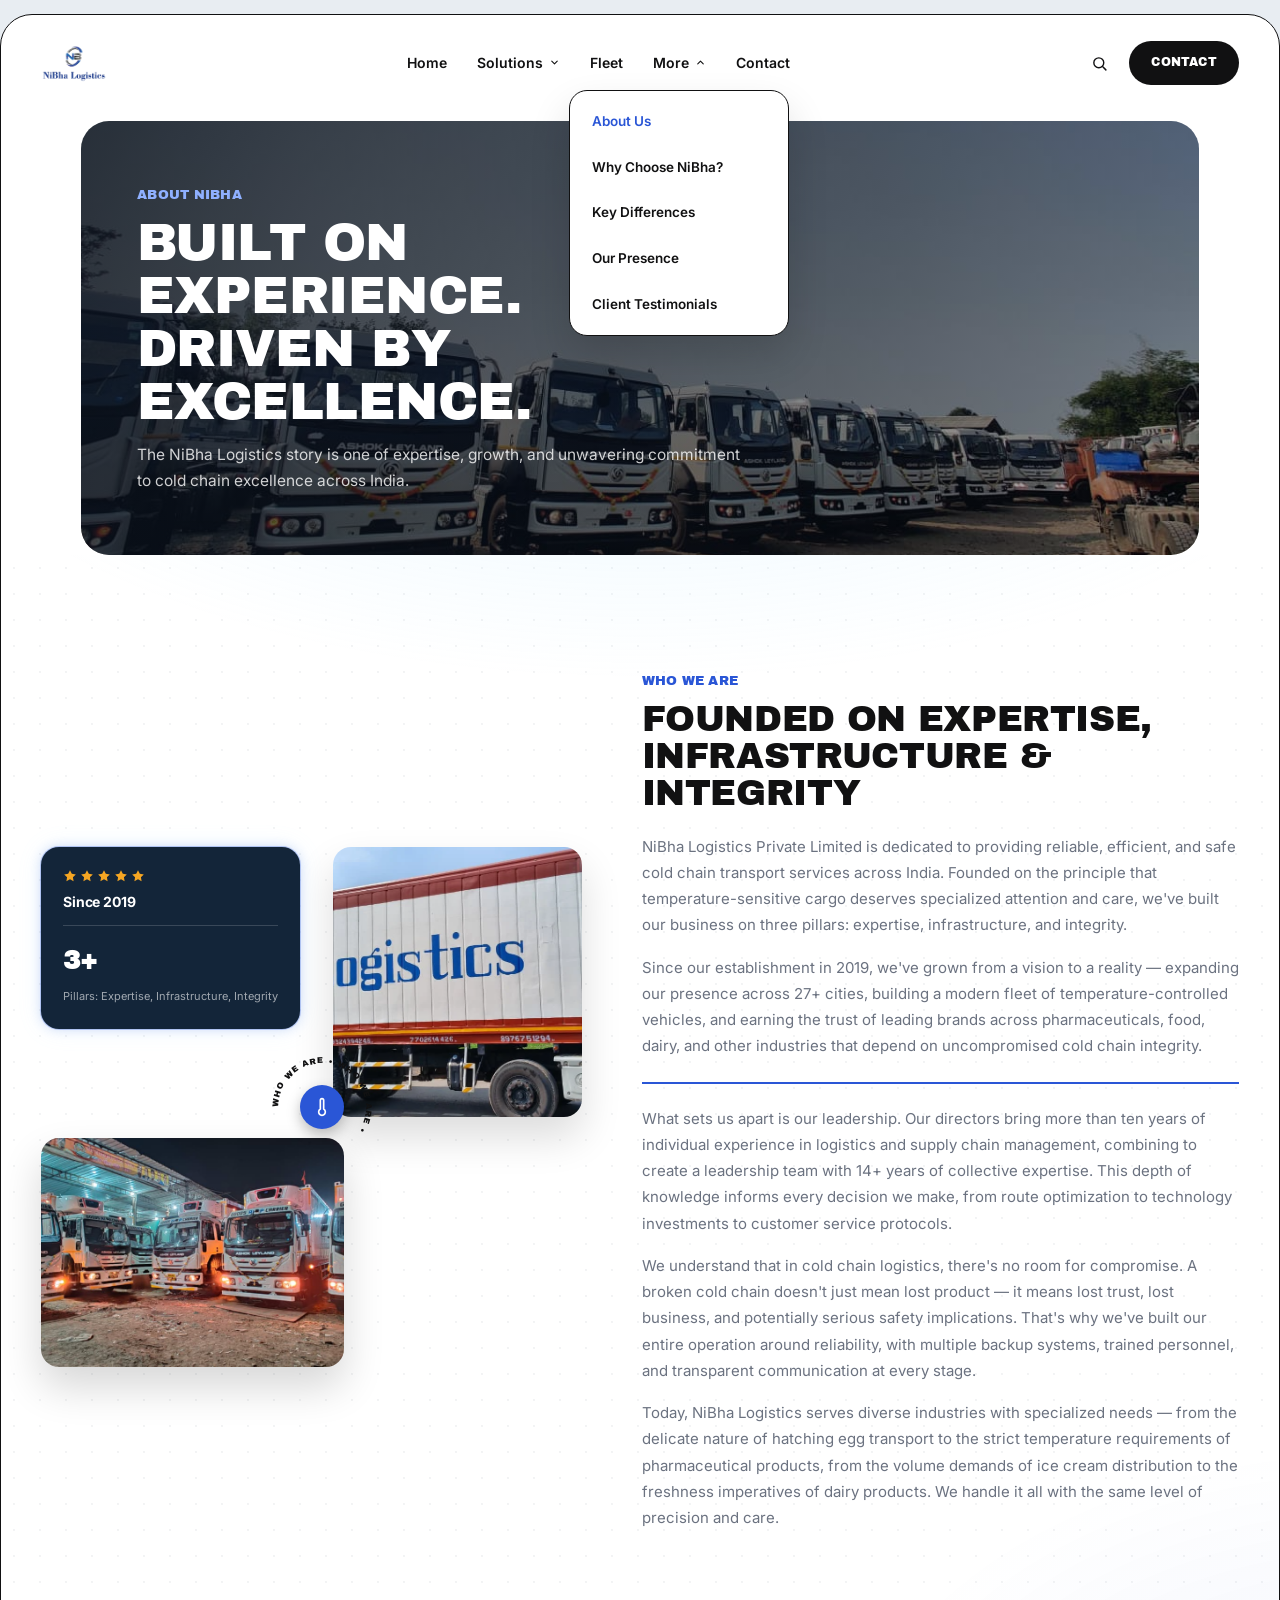
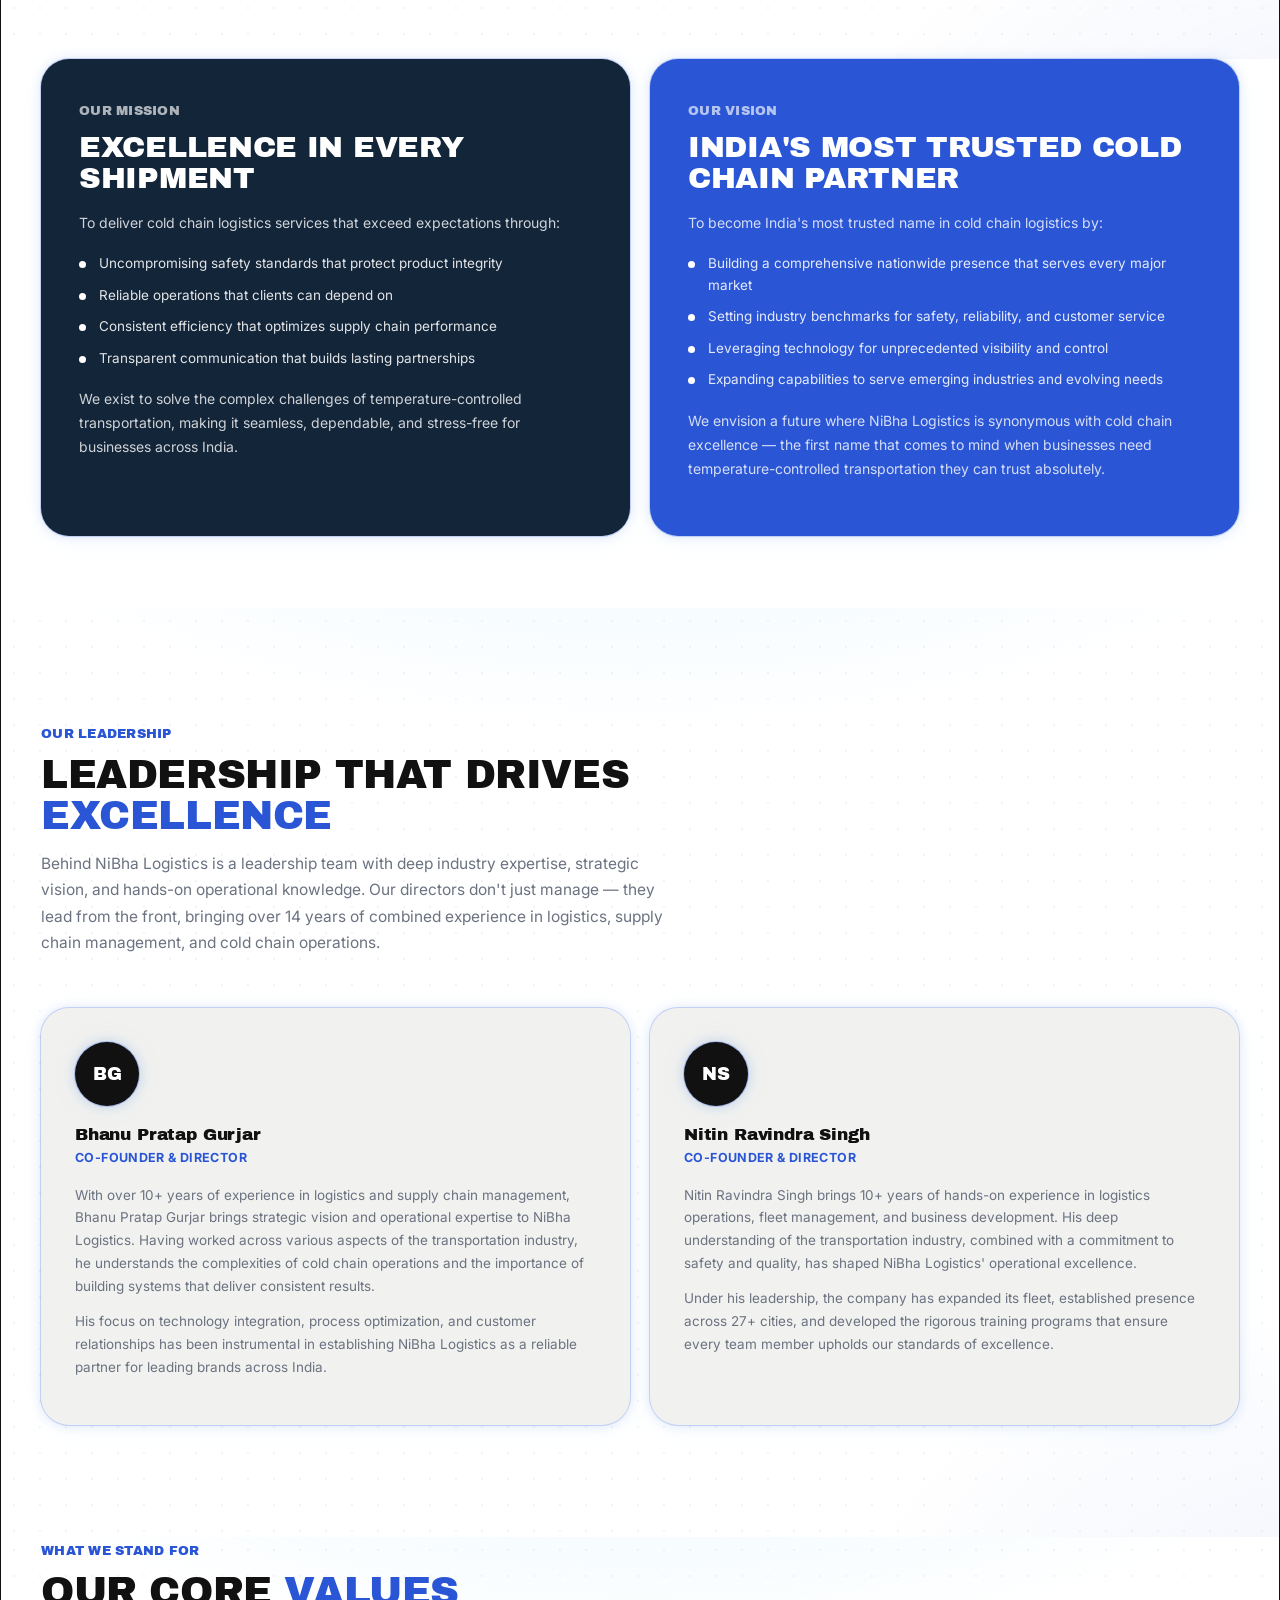
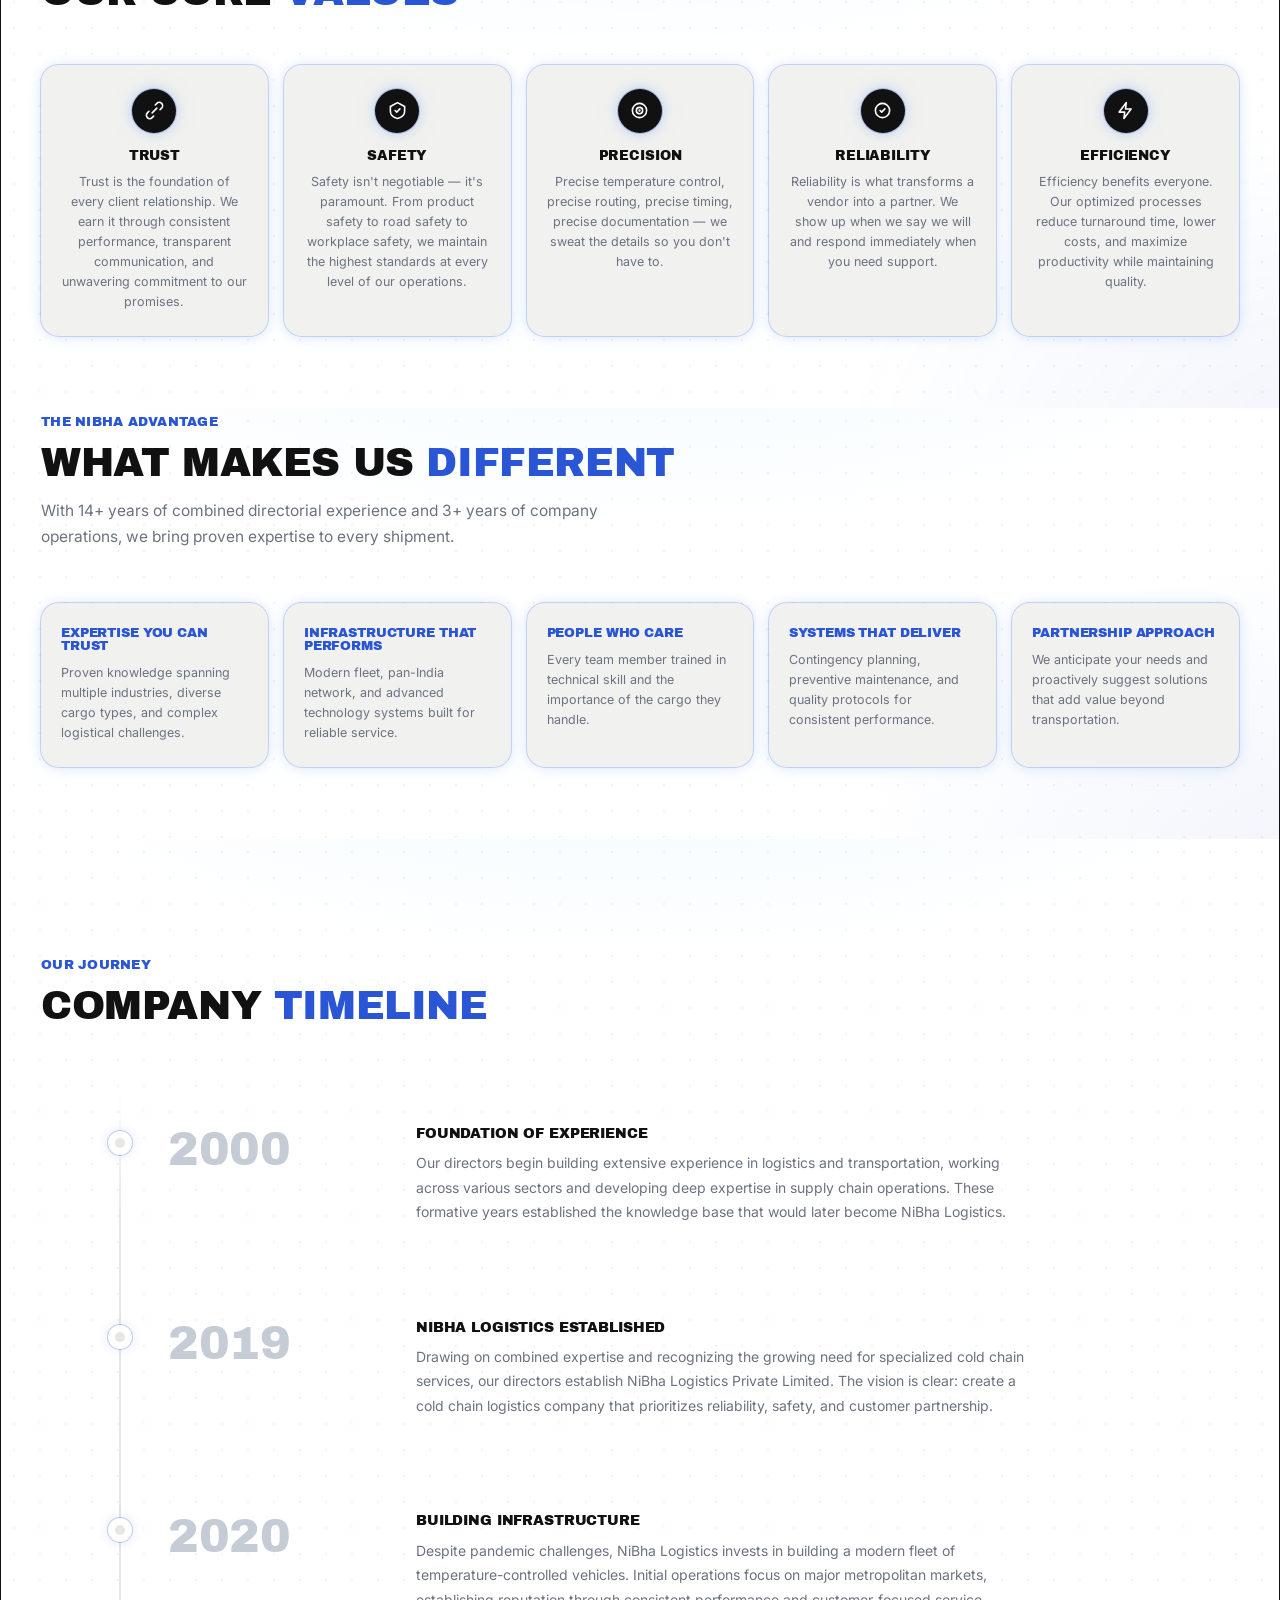
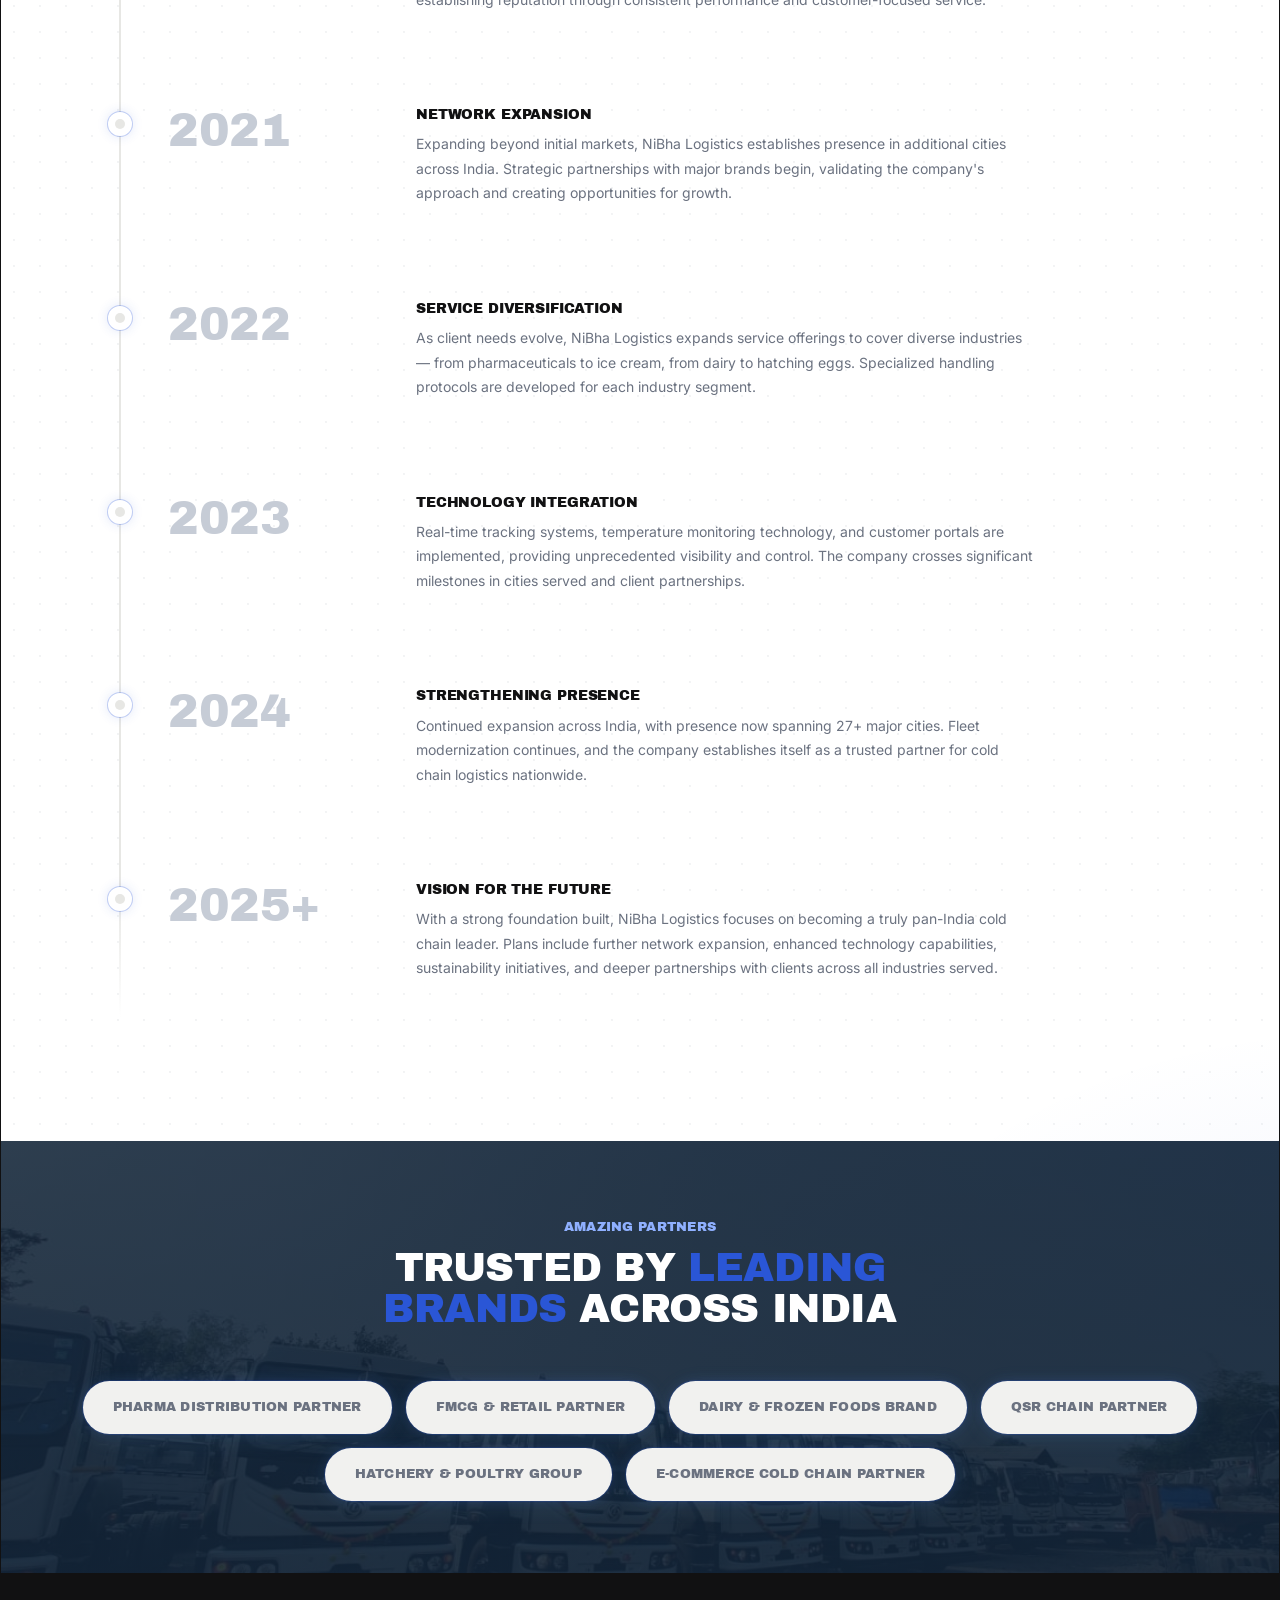
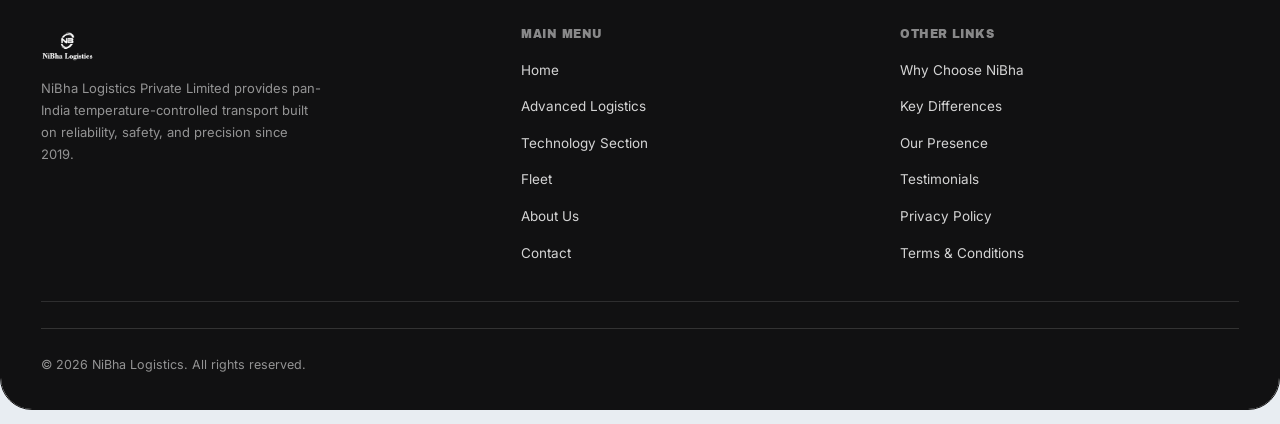
==== commit 8686dc5c: "Rebuild About timeline as a scroll-progress journey timeline Aceternity-style timeline in vanilla JS" ====
--- a/about.html
+++ b/about.html
@@ -252,67 +252,68 @@
     <span class="eyebrow">Our Journey</span>
     <h2>Company <span class="hl">Timeline</span></h2>
   </div>
-  <div class="year-timeline reveal">
-    <div class="year-row">
-      <span class="yr">2000</span>
-      <div class="yr-dot-col"><span class="yr-dot"></span></div>
-      <div>
+  <div class="jtl reveal" id="journeyTimeline">
+    <div class="jtl-rail"><span class="jtl-rail-fill" id="jtlRailFill"></span></div>
+    <div class="jtl-entry">
+      <div class="jtl-node"><span></span></div>
+      <div class="jtl-title"><h3>2000</h3></div>
+      <div class="jtl-body">
         <h4>Foundation Of Experience</h4>
         <p>Our directors begin building extensive experience in logistics and transportation, working across various sectors and developing deep expertise in supply chain operations. These formative years established the knowledge base that would later become NiBha Logistics.</p>
       </div>
     </div>
-    <div class="year-row">
-      <span class="yr">2019</span>
-      <div class="yr-dot-col"><span class="yr-dot"></span></div>
-      <div>
+    <div class="jtl-entry">
+      <div class="jtl-node"><span></span></div>
+      <div class="jtl-title"><h3>2019</h3></div>
+      <div class="jtl-body">
         <h4>NiBha Logistics Established</h4>
         <p>Drawing on combined expertise and recognizing the growing need for specialized cold chain services, our directors establish NiBha Logistics Private Limited. The vision is clear: create a cold chain logistics company that prioritizes reliability, safety, and customer partnership.</p>
       </div>
     </div>
-    <div class="year-row">
-      <span class="yr">2020</span>
-      <div class="yr-dot-col"><span class="yr-dot"></span></div>
-      <div>
+    <div class="jtl-entry">
+      <div class="jtl-node"><span></span></div>
+      <div class="jtl-title"><h3>2020</h3></div>
+      <div class="jtl-body">
         <h4>Building Infrastructure</h4>
         <p>Despite pandemic challenges, NiBha Logistics invests in building a modern fleet of temperature-controlled vehicles. Initial operations focus on major metropolitan markets, establishing reputation through consistent performance and customer-focused service.</p>
       </div>
     </div>
-    <div class="year-row">
-      <span class="yr">2021</span>
-      <div class="yr-dot-col"><span class="yr-dot"></span></div>
-      <div>
+    <div class="jtl-entry">
+      <div class="jtl-node"><span></span></div>
+      <div class="jtl-title"><h3>2021</h3></div>
+      <div class="jtl-body">
         <h4>Network Expansion</h4>
         <p>Expanding beyond initial markets, NiBha Logistics establishes presence in additional cities across India. Strategic partnerships with major brands begin, validating the company's approach and creating opportunities for growth.</p>
       </div>
     </div>
-    <div class="year-row">
-      <span class="yr">2022</span>
-      <div class="yr-dot-col"><span class="yr-dot"></span></div>
-      <div>
+    <div class="jtl-entry">
+      <div class="jtl-node"><span></span></div>
+      <div class="jtl-title"><h3>2022</h3></div>
+      <div class="jtl-body">
         <h4>Service Diversification</h4>
         <p>As client needs evolve, NiBha Logistics expands service offerings to cover diverse industries — from pharmaceuticals to ice cream, from dairy to hatching eggs. Specialized handling protocols are developed for each industry segment.</p>
       </div>
     </div>
-    <div class="year-row">
-      <span class="yr">2023</span>
-      <div class="yr-dot-col"><span class="yr-dot"></span></div>
-      <div>
+    <div class="jtl-entry">
+      <div class="jtl-node"><span></span></div>
+      <div class="jtl-title"><h3>2023</h3></div>
+      <div class="jtl-body">
         <h4>Technology Integration</h4>
         <p>Real-time tracking systems, temperature monitoring technology, and customer portals are implemented, providing unprecedented visibility and control. The company crosses significant milestones in cities served and client partnerships.</p>
       </div>
     </div>
-    <div class="year-row">
-      <span class="yr">2024</span>
-      <div class="yr-dot-col"><span class="yr-dot"></span></div>
-      <div>
+    <div class="jtl-entry">
+      <div class="jtl-node"><span></span></div>
+      <div class="jtl-title"><h3>2024</h3></div>
+      <div class="jtl-body">
         <h4>Strengthening Presence</h4>
         <p>Continued expansion across India, with presence now spanning 27+ major cities. Fleet modernization continues, and the company establishes itself as a trusted partner for cold chain logistics nationwide.</p>
       </div>
     </div>
-    <div class="year-row">
-      <span class="yr">2025+</span>
-      <div class="yr-dot-col"><span class="yr-dot"></span></div>
-      <div>
+    <div class="jtl-entry">
+      <div class="jtl-node"><span></span></div>
+      <div class="jtl-title"><h3>2025+</h3></div>
+      <div class="jtl-body">
         <h4>Vision For The Future</h4>
         <p>With a strong foundation built, NiBha Logistics focuses on becoming a truly pan-India cold chain leader. Plans include further network expansion, enhanced technology capabilities, sustainability initiatives, and deeper partnerships with clients across all industries served.</p>
       </div>
--- a/assets/css/style.css
+++ b/assets/css/style.css
@@ -15,7 +15,7 @@
 *,*::before,*::after{box-sizing:border-box;margin:0;padding:0}
 html{-webkit-text-size-adjust:100%;scroll-behavior:smooth}
 body{
-  font-family:'Inter',sans-serif;color:var(--ink);background:#EBEBE8;
+  font-family:'Inter',sans-serif;color:var(--ink);background:#E8EDF2;
   line-height:1.6;font-size:16px;
 }
 img{max-width:100%;display:block}
@@ -355,16 +355,26 @@
 @media (max-width:640px){.advantage-grid{grid-template-columns:1fr 1fr}}
 
 /* ================= COMPANY TIMELINE (About, vertical) ================= */
-.year-timeline{display:flex;flex-direction:column}
-.year-row{display:grid;grid-template-columns:120px 30px 1fr;gap:0;padding:26px 0;border-bottom:1px solid var(--line)}
-.year-row:first-child{padding-top:0}
-.year-row:last-child{border-bottom:none}
-.year-row .yr{font-family:'Archivo Black',sans-serif;font-size:clamp(22px,2.6vw,30px);color:var(--accent)}
-.year-row .yr-dot-col{display:flex;justify-content:center}
-.year-row .yr-dot{width:12px;height:12px;border-radius:50%;background:var(--ink);margin-top:8px;flex-shrink:0}
-.year-row h4{font-family:'Archivo Black',sans-serif;font-size:13.5px;text-transform:uppercase;margin-bottom:8px}
-.year-row p{font-size:13.5px;color:var(--muted);line-height:1.7;max-width:640px}
-@media (max-width:700px){.year-row{grid-template-columns:70px 20px 1fr}.year-row .yr{font-size:20px}}
+/* journey timeline — scroll-progress rail fill driven by main.js */
+.jtl{position:relative;max-width:1080px;margin:0 auto}
+.jtl-rail{position:absolute;left:19px;top:12px;bottom:12px;width:2px;background:linear-gradient(to bottom,transparent 0%,var(--line) 8%,var(--line) 92%,transparent 100%)}
+.jtl-rail-fill{position:absolute;left:0;top:0;width:100%;height:0;background:linear-gradient(to bottom,var(--accent) 0%,#8FD8FF 92%,transparent 100%);border-radius:2px}
+.jtl-entry{position:relative;display:grid;grid-template-columns:220px 1fr;gap:28px;padding:48px 0 48px 68px}
+.jtl-entry:first-child{padding-top:8px}
+.jtl-node{position:absolute;left:8px;top:52px;width:24px;height:24px;border-radius:50%;background:#fff;display:flex;align-items:center;justify-content:center;box-shadow:0 0 0 1px rgba(42,86,214,.25),0 0 12px rgba(42,86,214,.16);z-index:1}
+.jtl-entry:first-child .jtl-node{top:12px}
+.jtl-node span{width:10px;height:10px;border-radius:50%;background:var(--line);transition:background-color .35s ease,box-shadow .35s ease}
+.jtl-entry.is-passed .jtl-node span{background:var(--accent);box-shadow:0 0 12px rgba(42,86,214,.65)}
+.jtl-title{position:sticky;top:110px;align-self:start}
+.jtl-title h3{font-size:clamp(30px,4vw,46px);color:#C6CCD6;line-height:1;transition:color .35s ease}
+.jtl-entry.is-passed .jtl-title h3{color:var(--accent)}
+.jtl-body h4{font-family:'Archivo Black',sans-serif;font-size:14px;text-transform:uppercase;margin-bottom:10px}
+.jtl-body p{font-size:14px;color:var(--muted);line-height:1.75;max-width:620px}
+@media (max-width:820px){
+  .jtl-entry{grid-template-columns:1fr;gap:8px;padding:36px 0 36px 56px}
+  .jtl-title{position:static}
+  .jtl-title h3{font-size:26px}
+}
 
 /* ================= WHY CHOOSE US BENTO ================= */
 .bento{display:grid;grid-template-columns:1fr 1fr 1.15fr;grid-template-rows:auto auto;gap:16px}
@@ -655,13 +665,20 @@
 .section-glow{
   background-color:var(--paper);
   background-image:
-    radial-gradient(720px 440px at 6% -12%, rgba(42,86,214,.28), transparent 62%),
-    radial-gradient(600px 480px at 102% 18%, rgba(143,216,255,.38), transparent 68%),
-    radial-gradient(500px 360px at 30% 115%, rgba(42,86,214,.16), transparent 60%);
+    radial-gradient(1100px 520px at 50% -240px, rgba(143,216,255,.22), transparent 70%),
+    radial-gradient(880px 560px at 108% 112%, rgba(42,86,214,.07), transparent 62%),
+    radial-gradient(rgba(19,37,57,.05) 1px, transparent 1.5px);
+  background-size:auto,auto,26px 26px;
 }
 
 /* ================= NAVY-BAND (generic dark full-bleed band) ================= */
-.navy-band{background:var(--panel-dark);color:#fff}
+.navy-band{
+  background-color:var(--panel-dark);
+  background-image:
+    radial-gradient(900px 460px at 88% -12%, rgba(143,216,255,.13), transparent 62%),
+    radial-gradient(760px 460px at -6% 112%, rgba(42,86,214,.30), transparent 62%);
+  color:#fff;
+}
 .navy-band .eyebrow{color:#8FB0FF}
 .navy-band h1,.navy-band h2,.navy-band h3,.navy-band h4{color:#fff}
 .navy-band p{color:rgba(255,255,255,.72)}
@@ -740,3 +757,69 @@
 .testimonials-page-grid .testi-body p.q{min-height:0}
 @media (max-width:900px){.testimonials-page-grid{grid-template-columns:1fr 1fr}}
 @media (max-width:620px){.testimonials-page-grid{grid-template-columns:1fr}}
+
+/* ================= BLUE GLOW BORDERS (site-wide boxes, chips, bubbles) =================
+   Constant soft blue glow ring on every card/pill; on hover a blue conic
+   highlight sweeps around the border (adapted from the GlowingShadow
+   component, recolored to the brand accent + frost). */
+@property --glow-angle{syntax:'<angle>';inherits:false;initial-value:0deg}
+
+.trust-card,.industry-card,.diff-card,.solution-card,.fleet-spec-card,.service-row,
+.coverage-card,.mv-card,.leader-card,.value-card,.advantage-card,.bento-card,.why-card,
+.testi-card,.contact-detail-card,.role-card,.case-study-card,.fleet-vcard,.partner-tile,
+.industry-tile,.partner-chip,.tag-chip,.presence-city-list .city-chip,.cov-cities span{
+  position:relative;
+  box-shadow:0 0 0 1px rgba(42,86,214,.22),0 0 12px rgba(42,86,214,.14),0 4px 22px rgba(143,216,255,.1);
+}
+.trust-card::after,.industry-card::after,.diff-card::after,.solution-card::after,
+.fleet-spec-card::after,.service-row::after,.coverage-card::after,.mv-card::after,
+.leader-card::after,.value-card::after,.advantage-card::after,.bento-card::after,
+.why-card::after,.testi-card::after,.contact-detail-card::after,.role-card::after,
+.case-study-card::after,.fleet-vcard::after,.partner-tile::after,.industry-tile::after,
+.partner-chip::after,.tag-chip::after,.presence-city-list .city-chip::after,
+.cov-cities span::after{
+  content:'';position:absolute;inset:0;border-radius:inherit;padding:1.5px;
+  background:conic-gradient(from var(--glow-angle),
+    transparent 0turn,rgba(143,216,255,.95) .1turn,#2A56D6 .2turn,
+    rgba(42,86,214,.4) .28turn,transparent .38turn,transparent 1turn);
+  -webkit-mask:linear-gradient(#000 0 0) content-box,linear-gradient(#000 0 0);
+  -webkit-mask-composite:xor;mask:linear-gradient(#000 0 0) content-box,linear-gradient(#000 0 0);
+  mask-composite:exclude;
+  opacity:0;transition:opacity .35s ease;pointer-events:none;z-index:1;
+}
+.trust-card:hover::after,.industry-card:hover::after,.diff-card:hover::after,
+.solution-card:hover::after,.fleet-spec-card:hover::after,.service-row:hover::after,
+.coverage-card:hover::after,.mv-card:hover::after,.leader-card:hover::after,
+.value-card:hover::after,.advantage-card:hover::after,.bento-card:hover::after,
+.why-card:hover::after,.testi-card:hover::after,.contact-detail-card:hover::after,
+.role-card:hover::after,.case-study-card:hover::after,.fleet-vcard:hover::after,
+.partner-tile:hover::after,.industry-tile:hover::after,.partner-chip:hover::after,
+.tag-chip:hover::after,.presence-city-list .city-chip:hover::after,
+.cov-cities span:hover::after{
+  opacity:1;animation:glow-sweep 2.4s linear infinite;
+}
+.trust-card:hover,.industry-card:hover,.diff-card:hover,.solution-card:hover,
+.fleet-spec-card:hover,.service-row:hover,.coverage-card:hover,.mv-card:hover,
+.leader-card:hover,.value-card:hover,.advantage-card:hover,.bento-card:hover,
+.why-card:hover,.testi-card:hover,.contact-detail-card:hover,.role-card:hover,
+.case-study-card:hover,.fleet-vcard:hover,.partner-tile:hover,.industry-tile:hover,
+.partner-chip:hover,.tag-chip:hover,.presence-city-list .city-chip:hover,
+.cov-cities span:hover{
+  box-shadow:0 0 0 1px rgba(42,86,214,.45),0 0 22px rgba(42,86,214,.3),0 0 46px rgba(143,216,255,.18);
+}
+@keyframes glow-sweep{to{--glow-angle:1turn}}
+
+/* circular bubbles that are absolutely positioned or too small for a ring
+   overlay get the shadow glow only */
+.icon-round,.s-icon,.tile-icon,.leader-avatar,.testi-avatar,.collage-stat{
+  box-shadow:0 0 0 1px rgba(42,86,214,.28),0 0 12px rgba(42,86,214,.2),0 0 24px rgba(143,216,255,.14);
+}
+@media (prefers-reduced-motion:reduce){
+  .trust-card::after,.industry-card::after,.diff-card::after,.solution-card::after,
+  .fleet-spec-card::after,.service-row::after,.coverage-card::after,.mv-card::after,
+  .leader-card::after,.value-card::after,.advantage-card::after,.bento-card::after,
+  .why-card::after,.testi-card::after,.contact-detail-card::after,.role-card::after,
+  .case-study-card::after,.fleet-vcard::after,.partner-tile::after,.industry-tile::after,
+  .partner-chip::after,.tag-chip::after,.presence-city-list .city-chip::after,
+  .cov-cities span::after{animation:none}
+}
